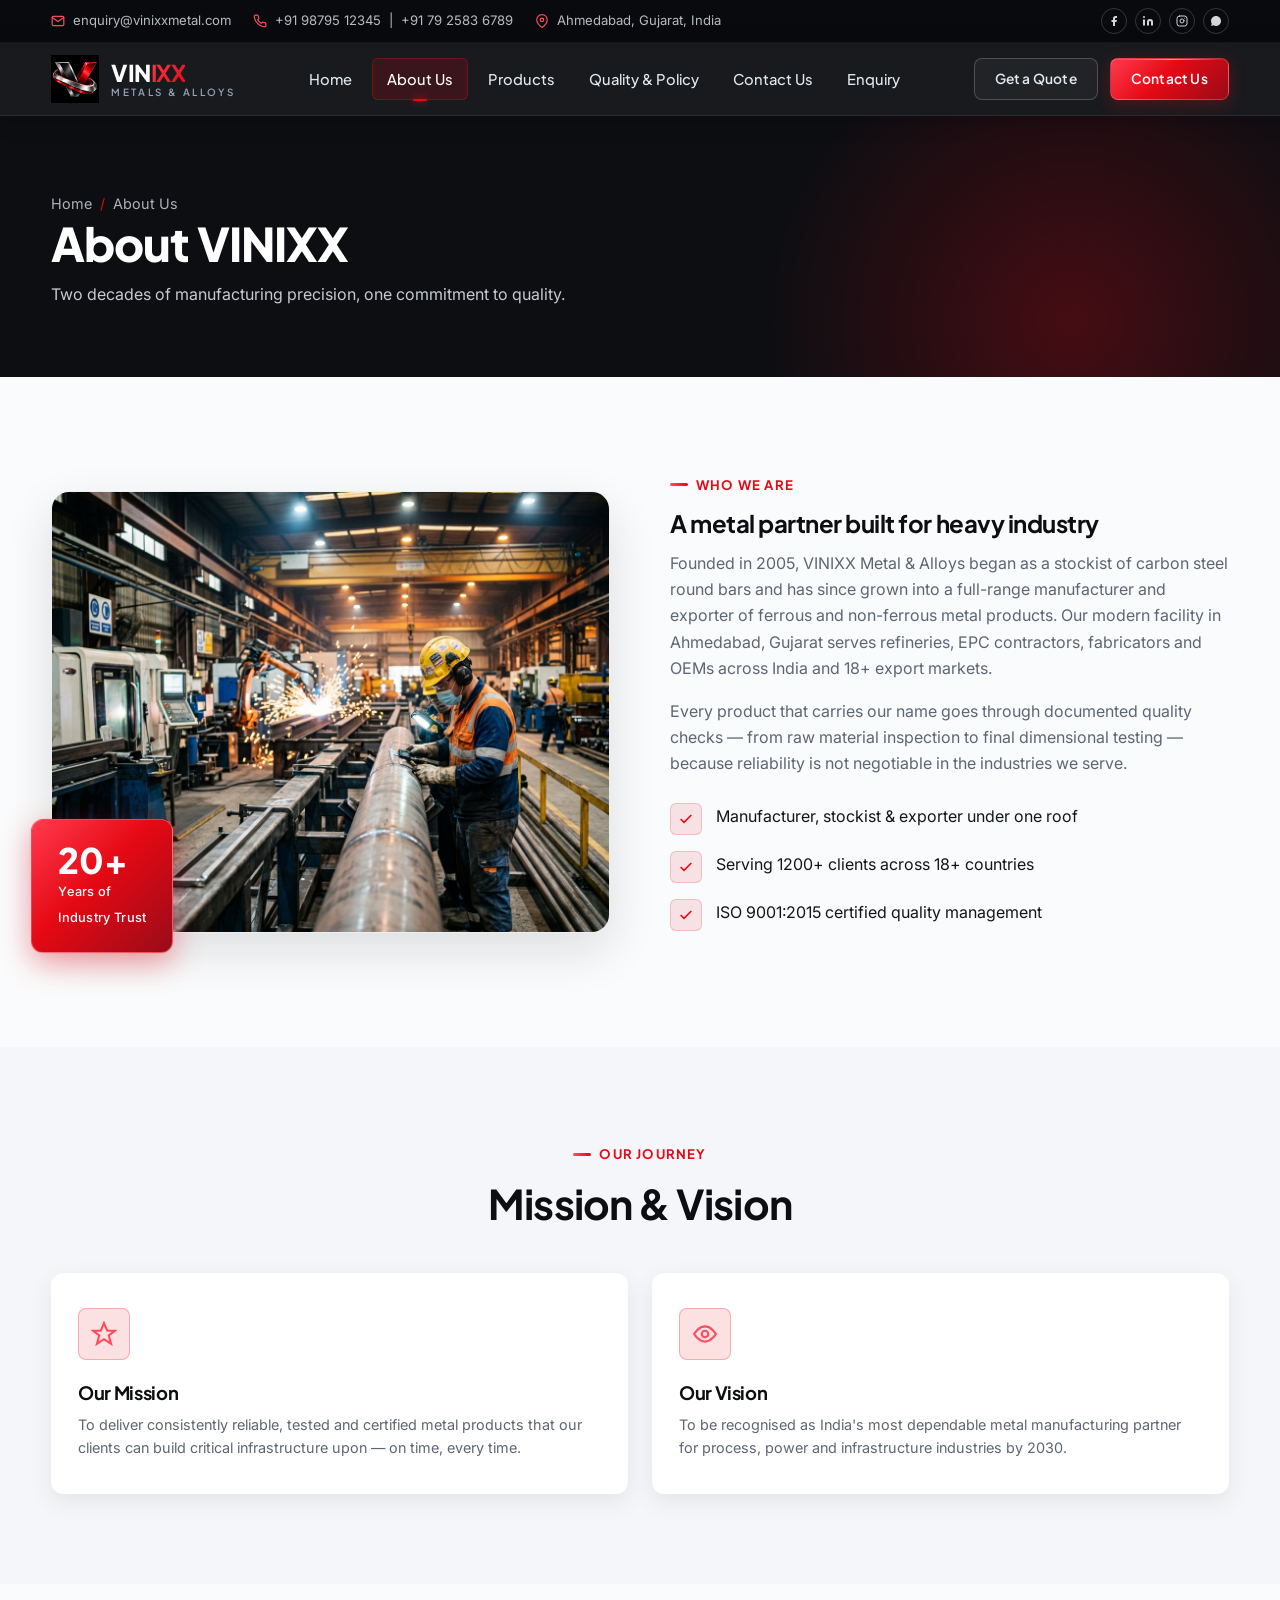
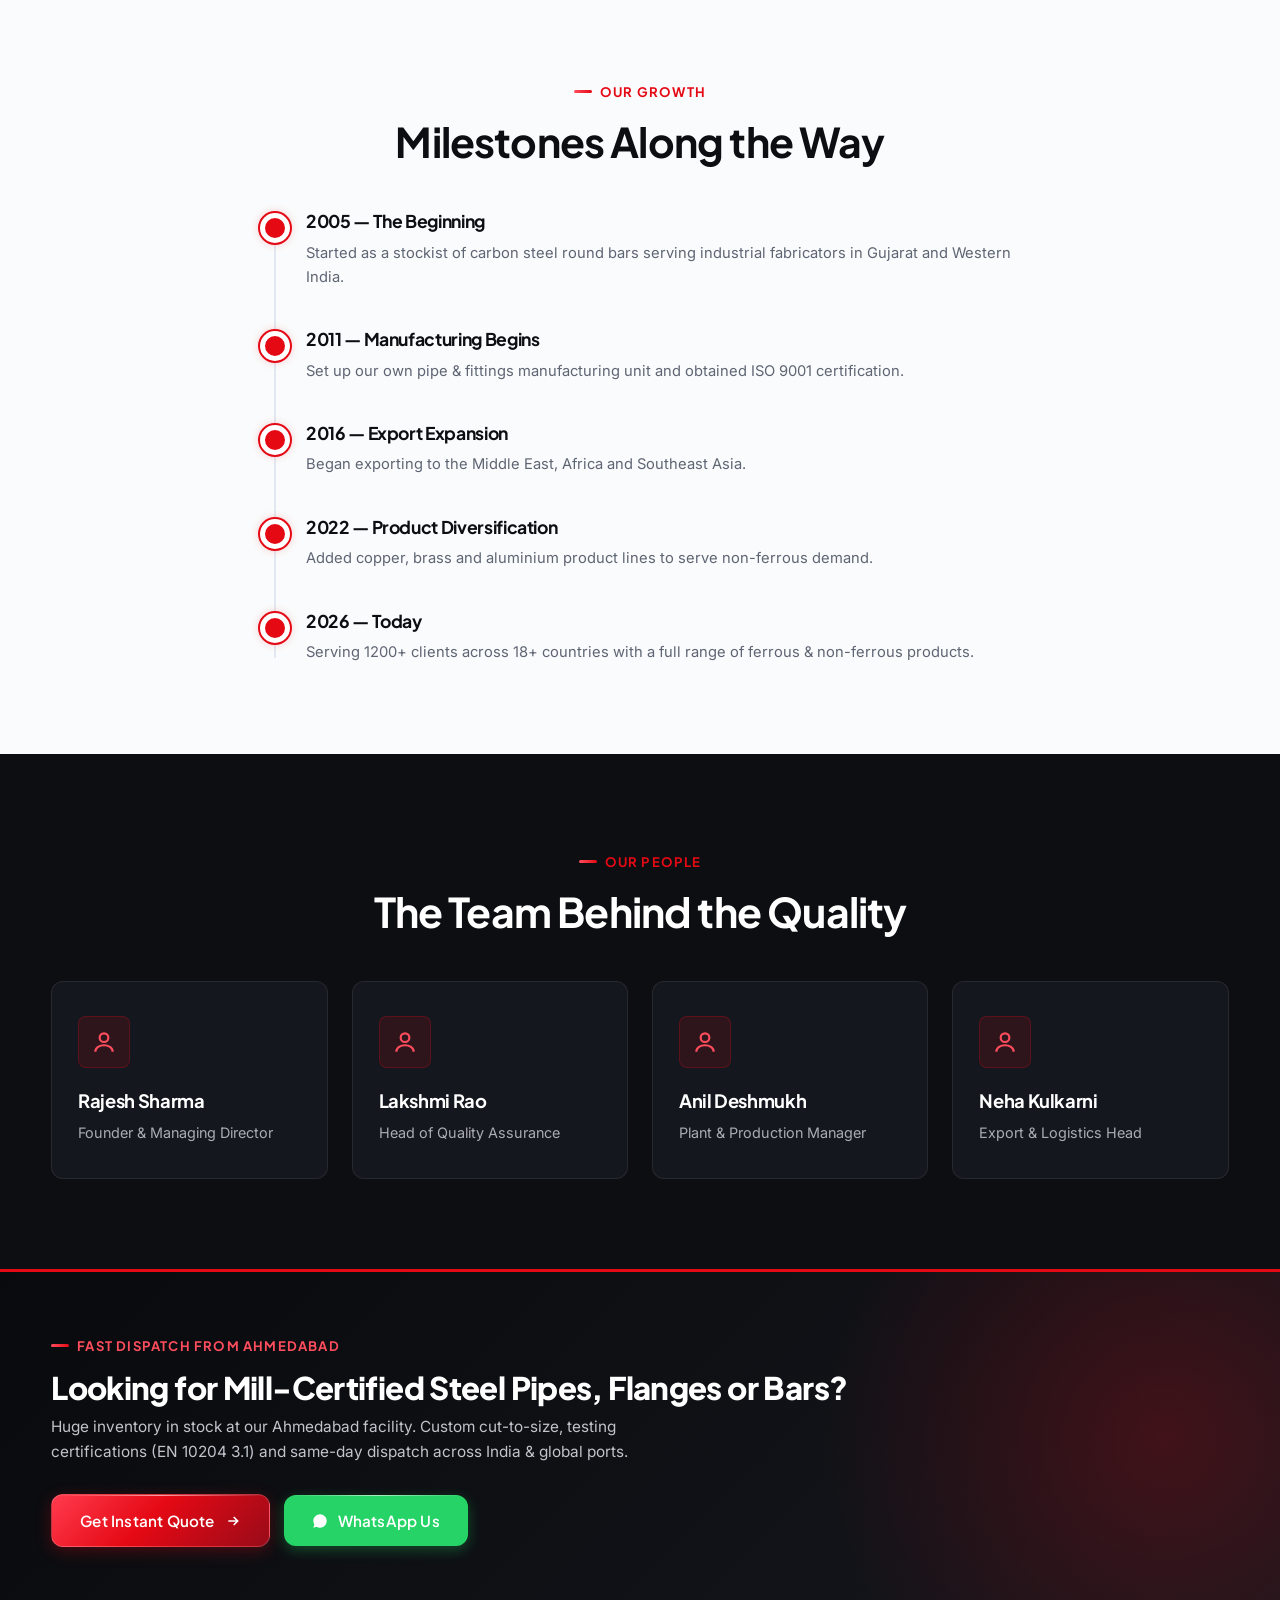
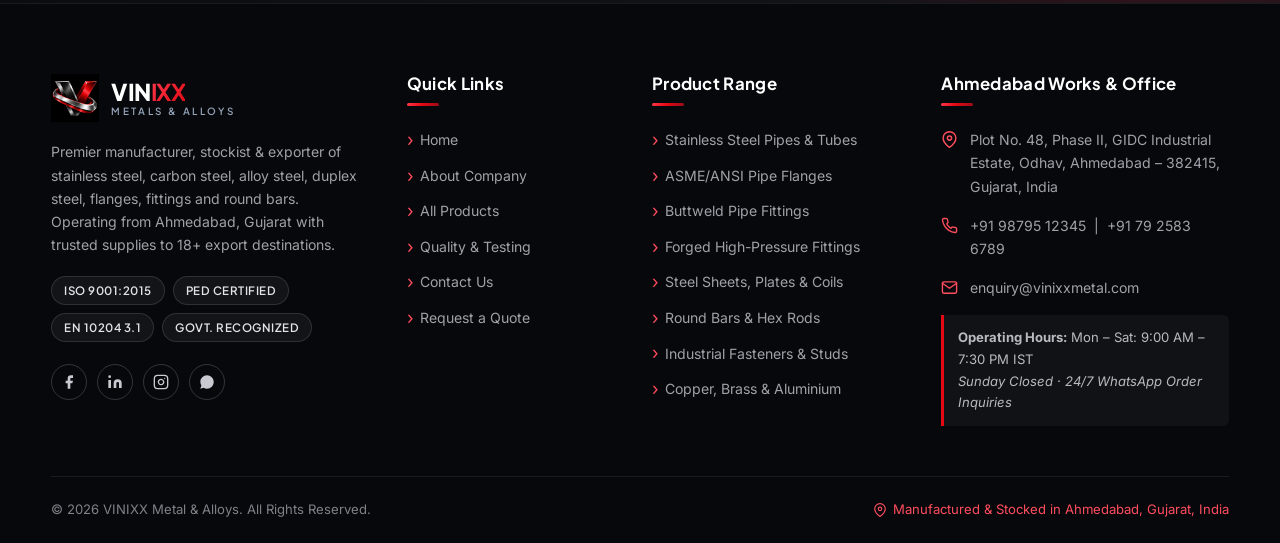
==== about.html @ be4196d0 "upload vinixx" ====
<!DOCTYPE html>
<html lang="en">
<head>
<meta charset="UTF-8">
<meta name="viewport" content="width=device-width, initial-scale=1.0">
<title>About Us | VINIXX Metal &amp; Alloys</title>
<meta name="description" content="VINIXX Metal &amp; Alloys — manufacturer, stockist and exporter of stainless steel, carbon steel, alloy steel pipes, tubes, flanges, fittings and round bars.">
<link rel="icon" href="images/logo.png" type="image/png">
<link rel="preconnect" href="https://fonts.googleapis.com">
<link rel="preconnect" href="https://fonts.gstatic.com" crossorigin>
<link href="https://fonts.googleapis.com/css2?family=Plus+Jakarta+Sans:wght@400;500;600;700;800&family=Inter:wght@400;500;600;700&display=swap" rel="stylesheet">
<link rel="stylesheet" href="css/style.css">

</head>
<body>

<div class="topbar">
  <div class="container">
    <div class="tb-links">
      <a href="mailto:enquiry@vinixxmetal.com">
        <svg viewBox="0 0 24 24" fill="none" stroke="currentColor" stroke-width="2" stroke-linecap="round" stroke-linejoin="round"><path d="M4 4h16c1.1 0 2 .9 2 2v12c0 1.1-.9 2-2 2H4c-1.1 0-2-.9-2-2V6c0-1.1.9-2 2-2z"/><polyline points="22,6 12,13 2,6"/></svg>
        <span>enquiry@vinixxmetal.com</span>
      </a>
      <a href="tel:+919879512345">
        <svg viewBox="0 0 24 24" fill="none" stroke="currentColor" stroke-width="2" stroke-linecap="round" stroke-linejoin="round"><path d="M22 16.92v3a2 2 0 0 1-2.18 2 19.79 19.79 0 0 1-8.63-3.07 19.5 19.5 0 0 1-6-6 19.79 19.79 0 0 1-3.07-8.67A2 2 0 0 1 4.11 2h3a2 2 0 0 1 2 1.72 12.84 12.84 0 0 0 .7 2.81 2 2 0 0 1-.45 2.11L8.09 9.91a16 16 0 0 0 6 6l1.27-1.27a2 2 0 0 1 2.11-.45 12.84 12.84 0 0 0 2.81.7A2 2 0 0 1 22 16.92z"/></svg>
        <span>+91 98795 12345 &nbsp;|&nbsp; +91 79 2583 6789</span>
      </a>
      <span>
        <svg viewBox="0 0 24 24" fill="none" stroke="currentColor" stroke-width="2" stroke-linecap="round" stroke-linejoin="round"><path d="M21 10c0 7-9 13-9 13s-9-6-9-13a9 9 0 0 1 18 0z"/><circle cx="12" cy="10" r="3"/></svg>
        <span>Ahmedabad, Gujarat, India</span>
      </span>
    </div>
    <div class="tb-social">
      <a href="#" aria-label="Facebook"><svg viewBox="0 0 24 24" fill="currentColor"><path d="M18 2h-3a5 5 0 0 0-5 5v3H7v4h3v8h4v-8h3l1-4h-4V7a1 1 0 0 1 1-1h3z"/></svg></a>
      <a href="#" aria-label="LinkedIn"><svg viewBox="0 0 24 24" fill="currentColor"><path d="M16 8a6 6 0 0 1 6 6v7h-4v-7a2 2 0 0 0-2-2 2 2 0 0 0-2 2v7h-4v-7a6 6 0 0 1 6-6zM2 9h4v12H2z"/><circle cx="4" cy="4" r="2"/></svg></a>
      <a href="#" aria-label="Instagram"><svg viewBox="0 0 24 24" fill="none" stroke="currentColor" stroke-width="2" stroke-linecap="round" stroke-linejoin="round"><rect x="2" y="2" width="20" height="20" rx="5" ry="5"/><path d="M16 11.37A4 4 0 1 1 12.63 8 4 4 0 0 1 16 11.37z"/><line x1="17.5" y1="6.5" x2="17.51" y2="6.5"/></svg></a>
      <a href="https://wa.me/919879512345" aria-label="WhatsApp"><svg viewBox="0 0 24 24" fill="currentColor"><path d="M17.472 14.382c-.301-.15-1.78-.878-2.056-.979-.275-.1-.475-.15-.675.15-.199.3-.775.979-.95 1.179-.175.2-.35.225-.651.075-.3-.15-1.267-.467-2.414-1.489-.893-.796-1.496-1.78-1.672-2.08-.175-.3-.019-.462.131-.611.136-.134.301-.35.451-.525.15-.175.2-.3.3-.5.1-.2.05-.375-.025-.525-.075-.15-.675-1.628-.925-2.228-.243-.584-.49-.505-.675-.514-.175-.009-.375-.01-.575-.01-.2 0-.525.075-.8.375-.275.3-1.05 1.026-1.05 2.502s1.075 2.903 1.225 3.103c.15.2 2.115 3.23 5.124 4.529.716.309 1.275.494 1.71.633.719.229 1.374.197 1.892.12.577-.087 1.78-.727 2.03-1.428.25-.701.25-1.303.175-1.428-.075-.125-.275-.2-.575-.35zM12.04 2C6.51 2 2.03 6.47 2.03 12c0 1.95.56 3.77 1.54 5.31L2 22l4.83-1.53A9.94 9.94 0 0 0 12.04 22c5.53 0 10.01-4.47 10.01-10s-4.48-10-10.01-10z"/></svg></a>
    </div>
  </div>
</div>

<header class="site-header">
  <div class="container nav-wrap">
    <a href="index.html" class="brand">
      <img src="images/logo.png" alt="VINIXX logo">
      <span class="brand-text">
        <span class="name">VIN<b>IXX</b></span>
        <span class="tag">METALS &amp; ALLOYS</span>
      </span>
    </a>
    <nav class="main-nav">
      <ul>
        <li><a href="index.html">Home</a></li>
        <li><a href="about.html" class="active">About Us</a></li>
        <li><a href="products.html">Products</a></li>
        <li><a href="quality-policy.html">Quality &amp; Policy</a></li>
        <li><a href="contact.html">Contact Us</a></li>
        <li><a href="enquiry.html">Enquiry</a></li>
      </ul>
    </nav>
    <div class="nav-cta">
      <a href="enquiry.html" class="btn ghost ghost-desktop">Get a Quote</a>
      <a href="contact.html" class="btn">Contact Us</a>
      <button class="burger" aria-label="Toggle menu"><span></span></button>
    </div>
  </div>
</header>


<section class="page-hero">
  <div class="container">
    <div class="breadcrumb"><a href="index.html">Home</a><span class="sep">/</span><span>About Us</span></div>
    <h1>About VINIXX</h1>
    <p style="max-width:560px;color:#C7CBD1;">Two decades of manufacturing precision, one commitment to quality.</p>
  </div>
</section>

<section class="section-pad">
  <div class="container about-grid reveal">
    <div class="about-media">
      <div class="frame"><img src="images/about-factory.jpg" alt="VINIXX manufacturing unit in Ahmedabad"></div>
      <div class="badge"><b>20+</b><span>Years of<br>Industry Trust</span></div>
    </div>
    <div>
      <span class="eyebrow">Who We Are</span>
      <h2>A metal partner built for heavy industry</h2>
      <p>Founded in 2005, VINIXX Metal &amp; Alloys began as a stockist of carbon steel round bars and has since grown into a full-range manufacturer and exporter of ferrous and non-ferrous metal products. Our modern facility in Ahmedabad, Gujarat serves refineries, EPC contractors, fabricators and OEMs across India and 18+ export markets.</p>
      <p>Every product that carries our name goes through documented quality checks — from raw material inspection to final dimensional testing — because reliability is not negotiable in the industries we serve.</p>
      <ul class="about-list">
        <li><span class="ic"><svg viewBox="0 0 24 24" fill="none" stroke="currentColor" stroke-width="2.4"><path d="M20 6L9 17l-5-5"/></svg></span><div>Manufacturer, stockist &amp; exporter under one roof</div></li>
        <li><span class="ic"><svg viewBox="0 0 24 24" fill="none" stroke="currentColor" stroke-width="2.4"><path d="M20 6L9 17l-5-5"/></svg></span><div>Serving 1200+ clients across 18+ countries</div></li>
        <li><span class="ic"><svg viewBox="0 0 24 24" fill="none" stroke="currentColor" stroke-width="2.4"><path d="M20 6L9 17l-5-5"/></svg></span><div>ISO 9001:2015 certified quality management</div></li>
      </ul>
    </div>
  </div>
</section>

<section class="section-pad bg-mist">
  <div class="container">
    <div class="section-head center reveal">
      <span class="eyebrow" style="justify-content:center;">Our Journey</span>
      <h2>Mission &amp; Vision</h2>
    </div>
    <div class="feat-grid reveal reveal-stagger" style="grid-template-columns:repeat(2,1fr);">
      <div class="feat-card r-child" style="background:#fff;box-shadow:var(--shadow-1);">
        <div class="ic"><svg viewBox="0 0 24 24" fill="none" stroke="currentColor" stroke-width="2"><path d="M12 2l3 7h7l-5.6 4.4L18.5 21 12 16.8 5.5 21l2.1-7.6L2 9h7z"/></svg></div>
        <h3 style="color:var(--clr-charcoal);">Our Mission</h3>
        <p style="color:var(--clr-text-soft);">To deliver consistently reliable, tested and certified metal products that our clients can build critical infrastructure upon — on time, every time.</p>
      </div>
      <div class="feat-card r-child" style="background:#fff;box-shadow:var(--shadow-1);">
        <div class="ic"><svg viewBox="0 0 24 24" fill="none" stroke="currentColor" stroke-width="2"><path d="M2 12s4-7 10-7 10 7 10 7-4 7-10 7-10-7-10-7z"/><circle cx="12" cy="12" r="3"/></svg></div>
        <h3 style="color:var(--clr-charcoal);">Our Vision</h3>
        <p style="color:var(--clr-text-soft);">To be recognised as India's most dependable metal manufacturing partner for process, power and infrastructure industries by 2030.</p>
      </div>
    </div>
  </div>
</section>

<section class="section-pad">
  <div class="container">
    <div class="section-head center reveal">
      <span class="eyebrow" style="justify-content:center;">Our Growth</span>
      <h2>Milestones Along the Way</h2>
    </div>
    <div class="timeline reveal" style="max-width:760px;margin:0 auto;">
      <div class="t-step"><h3>2005 — The Beginning</h3><p>Started as a stockist of carbon steel round bars serving industrial fabricators in Gujarat and Western India.</p></div>
      <div class="t-step"><h3>2011 — Manufacturing Begins</h3><p>Set up our own pipe &amp; fittings manufacturing unit and obtained ISO 9001 certification.</p></div>
      <div class="t-step"><h3>2016 — Export Expansion</h3><p>Began exporting to the Middle East, Africa and Southeast Asia.</p></div>
      <div class="t-step"><h3>2022 — Product Diversification</h3><p>Added copper, brass and aluminium product lines to serve non-ferrous demand.</p></div>
      <div class="t-step"><h3>2026 — Today</h3><p>Serving 1200+ clients across 18+ countries with a full range of ferrous &amp; non-ferrous products.</p></div>
    </div>
  </div>
</section>

<section class="section-pad bg-charcoal">
  <div class="container">
    <div class="section-head center reveal">
      <span class="eyebrow" style="justify-content:center;">Our People</span>
      <h2>The Team Behind the Quality</h2>
    </div>
    <div class="feat-grid reveal reveal-stagger">
      <div class="feat-card r-child"><div class="ic"><svg viewBox="0 0 24 24" fill="none" stroke="currentColor" stroke-width="2"><circle cx="12" cy="8" r="4"/><path d="M4 21c0-4 4-6 8-6s8 2 8 6"/></svg></div><h3>Rajesh Sharma</h3><p>Founder &amp; Managing Director</p></div>
      <div class="feat-card r-child"><div class="ic"><svg viewBox="0 0 24 24" fill="none" stroke="currentColor" stroke-width="2"><circle cx="12" cy="8" r="4"/><path d="M4 21c0-4 4-6 8-6s8 2 8 6"/></svg></div><h3>Lakshmi Rao</h3><p>Head of Quality Assurance</p></div>
      <div class="feat-card r-child"><div class="ic"><svg viewBox="0 0 24 24" fill="none" stroke="currentColor" stroke-width="2"><circle cx="12" cy="8" r="4"/><path d="M4 21c0-4 4-6 8-6s8 2 8 6"/></svg></div><h3>Anil Deshmukh</h3><p>Plant &amp; Production Manager</p></div>
      <div class="feat-card r-child"><div class="ic"><svg viewBox="0 0 24 24" fill="none" stroke="currentColor" stroke-width="2"><circle cx="12" cy="8" r="4"/><path d="M4 21c0-4 4-6 8-6s8 2 8 6"/></svg></div><h3>Neha Kulkarni</h3><p>Export &amp; Logistics Head</p></div>
    </div>
  </div>
</section>

<section class="pre-footer">
  <div class="container">
    <div class="pre-footer-content">
      <span class="eyebrow" style="color:var(--clr-red-coral);">Fast Dispatch from Ahmedabad</span>
      <h3>Looking for Mill-Certified Steel Pipes, Flanges or Bars?</h3>
      <p>Huge inventory in stock at our Ahmedabad facility. Custom cut-to-size, testing certifications (EN 10204 3.1) and same-day dispatch across India &amp; global ports.</p>
    </div>
    <div class="pre-footer-actions">
      <a href="enquiry.html" class="btn">Get Instant Quote
        <svg viewBox="0 0 24 24" fill="none" stroke="currentColor" stroke-width="2.4"><path d="M5 12h14M13 6l6 6-6 6"/></svg>
      </a>
      <a href="https://wa.me/919879512345" target="_blank" rel="noopener" class="btn whatsapp-btn">
        <svg viewBox="0 0 24 24" fill="currentColor" style="width:16px;height:16px;"><path d="M17.472 14.382c-.301-.15-1.78-.878-2.056-.979-.275-.1-.475-.15-.675.15-.199.3-.775.979-.95 1.179-.175.2-.35.225-.651.075-.3-.15-1.267-.467-2.414-1.489-.893-.796-1.496-1.78-1.672-2.08-.175-.3-.019-.462.131-.611.136-.134.301-.35.451-.525.15-.175.2-.3.3-.5.1-.2.05-.375-.025-.525-.075-.15-.675-1.628-.925-2.228-.243-.584-.49-.505-.675-.514-.175-.009-.375-.01-.575-.01-.2 0-.525.075-.8.375-.275.3-1.05 1.026-1.05 2.502s1.075 2.903 1.225 3.103c.15.2 2.115 3.23 5.124 4.529.716.309 1.275.494 1.71.633.719.229 1.374.197 1.892.12.577-.087 1.78-.727 2.03-1.428.25-.701.25-1.303.175-1.428-.075-.125-.275-.2-.575-.35zM12.04 2C6.51 2 2.03 6.47 2.03 12c0 1.95.56 3.77 1.54 5.31L2 22l4.83-1.53A9.94 9.94 0 0 0 12.04 22c5.53 0 10.01-4.47 10.01-10s-4.48-10-10.01-10z"/></svg>
        WhatsApp Us
      </a>
    </div>
  </div>
</section>

<footer class="site-footer">
  <div class="container">
    <div class="footer-grid">
      <div class="footer-brand">
        <a href="index.html" class="brand">
          <img src="images/logo.png" alt="VINIXX logo">
          <span class="brand-text">
            <span class="name">VIN<b>IXX</b></span>
            <span class="tag">METALS &amp; ALLOYS</span>
          </span>
        </a>
        <p>Premier manufacturer, stockist &amp; exporter of stainless steel, carbon steel, alloy steel, duplex steel, flanges, fittings and round bars. Operating from Ahmedabad, Gujarat with trusted supplies to 18+ export destinations.</p>
        <div class="footer-badges">
          <span>ISO 9001:2015</span>
          <span>PED CERTIFIED</span>
          <span>EN 10204 3.1</span>
          <span>GOVT. RECOGNIZED</span>
        </div>
        <div class="footer-social">
          <a href="#" aria-label="Facebook"><svg viewBox="0 0 24 24" fill="currentColor"><path d="M18 2h-3a5 5 0 0 0-5 5v3H7v4h3v8h4v-8h3l1-4h-4V7a1 1 0 0 1 1-1h3z"/></svg></a>
          <a href="#" aria-label="LinkedIn"><svg viewBox="0 0 24 24" fill="currentColor"><path d="M16 8a6 6 0 0 1 6 6v7h-4v-7a2 2 0 0 0-2-2 2 2 0 0 0-2 2v7h-4v-7a6 6 0 0 1 6-6zM2 9h4v12H2z"/><circle cx="4" cy="4" r="2"/></svg></a>
          <a href="#" aria-label="Instagram"><svg viewBox="0 0 24 24" fill="none" stroke="currentColor" stroke-width="2" stroke-linecap="round" stroke-linejoin="round"><rect x="2" y="2" width="20" height="20" rx="5" ry="5"/><path d="M16 11.37A4 4 0 1 1 12.63 8 4 4 0 0 1 16 11.37z"/><line x1="17.5" y1="6.5" x2="17.51" y2="6.5"/></svg></a>
          <a href="https://wa.me/919879512345" aria-label="WhatsApp"><svg viewBox="0 0 24 24" fill="currentColor"><path d="M17.472 14.382c-.301-.15-1.78-.878-2.056-.979-.275-.1-.475-.15-.675.15-.199.3-.775.979-.95 1.179-.175.2-.35.225-.651.075-.3-.15-1.267-.467-2.414-1.489-.893-.796-1.496-1.78-1.672-2.08-.175-.3-.019-.462.131-.611.136-.134.301-.35.451-.525.15-.175.2-.3.3-.5.1-.2.05-.375-.025-.525-.075-.15-.675-1.628-.925-2.228-.243-.584-.49-.505-.675-.514-.175-.009-.375-.01-.575-.01-.2 0-.525.075-.8.375-.275.3-1.05 1.026-1.05 2.502s1.075 2.903 1.225 3.103c.15.2 2.115 3.23 5.124 4.529.716.309 1.275.494 1.71.633.719.229 1.374.197 1.892.12.577-.087 1.78-.727 2.03-1.428.25-.701.25-1.303.175-1.428-.075-.125-.275-.2-.575-.35zM12.04 2C6.51 2 2.03 6.47 2.03 12c0 1.95.56 3.77 1.54 5.31L2 22l4.83-1.53A9.94 9.94 0 0 0 12.04 22c5.53 0 10.01-4.47 10.01-10s-4.48-10-10.01-10z"/></svg></a>
        </div>
      </div>
      <div>
        <h4>Quick Links</h4>
        <ul class="footer-links">
          <li><a href="index.html">Home</a></li>
          <li><a href="about.html">About Company</a></li>
          <li><a href="products.html">All Products</a></li>
          <li><a href="quality-policy.html">Quality &amp; Testing</a></li>
          <li><a href="contact.html">Contact Us</a></li>
          <li><a href="enquiry.html">Request a Quote</a></li>
        </ul>
      </div>
      <div>
        <h4>Product Range</h4>
        <ul class="footer-links">
          <li><a href="product-detail.html">Stainless Steel Pipes &amp; Tubes</a></li>
          <li><a href="products.html">ASME/ANSI Pipe Flanges</a></li>
          <li><a href="products.html">Buttweld Pipe Fittings</a></li>
          <li><a href="products.html">Forged High-Pressure Fittings</a></li>
          <li><a href="products.html">Steel Sheets, Plates &amp; Coils</a></li>
          <li><a href="products.html">Round Bars &amp; Hex Rods</a></li>
          <li><a href="products.html">Industrial Fasteners &amp; Studs</a></li>
          <li><a href="products.html">Copper, Brass &amp; Aluminium</a></li>
        </ul>
      </div>
      <div>
        <h4>Ahmedabad Works &amp; Office</h4>
        <ul class="footer-contact">
          <li>
            <span class="ic"><svg viewBox="0 0 24 24" fill="none" stroke="currentColor" stroke-width="2" stroke-linecap="round" stroke-linejoin="round"><path d="M21 10c0 7-9 13-9 13s-9-6-9-13a9 9 0 0 1 18 0z"/><circle cx="12" cy="10" r="3"/></svg></span>
            <span>Plot No. 48, Phase II, GIDC Industrial Estate, Odhav, Ahmedabad – 382415, Gujarat, India</span>
          </li>
          <li>
            <span class="ic"><svg viewBox="0 0 24 24" fill="none" stroke="currentColor" stroke-width="2" stroke-linecap="round" stroke-linejoin="round"><path d="M22 16.92v3a2 2 0 0 1-2.18 2 19.79 19.79 0 0 1-8.63-3.07 19.5 19.5 0 0 1-6-6 19.79 19.79 0 0 1-3.07-8.67A2 2 0 0 1 4.11 2h3a2 2 0 0 1 2 1.72 12.84 12.84 0 0 0 .7 2.81 2 2 0 0 1-.45 2.11L8.09 9.91a16 16 0 0 0 6 6l1.27-1.27a2 2 0 0 1 2.11-.45 12.84 12.84 0 0 0 2.81.7A2 2 0 0 1 22 16.92z"/></svg></span>
            <span><a href="tel:+919879512345">+91 98795 12345</a> &nbsp;|&nbsp; <a href="tel:+917925836789">+91 79 2583 6789</a></span>
          </li>
          <li>
            <span class="ic"><svg viewBox="0 0 24 24" fill="none" stroke="currentColor" stroke-width="2" stroke-linecap="round" stroke-linejoin="round"><path d="M4 4h16c1.1 0 2 .9 2 2v12c0 1.1-.9 2-2 2H4c-1.1 0-2-.9-2-2V6c0-1.1.9-2 2-2z"/><polyline points="22,6 12,13 2,6"/></svg></span>
            <span><a href="mailto:enquiry@vinixxmetal.com">enquiry@vinixxmetal.com</a></span>
          </li>
        </ul>
        <div class="footer-hours">
          <strong>Operating Hours:</strong> Mon – Sat: 9:00 AM – 7:30 PM IST<br>
          <em>Sunday Closed · 24/7 WhatsApp Order Inquiries</em>
        </div>
      </div>
    </div>
    <div class="footer-bottom">
      <span>&copy; 2026 VINIXX Metal &amp; Alloys. All Rights Reserved.</span>
      <span class="city-badge">
        <svg viewBox="0 0 24 24" fill="none" stroke="currentColor" stroke-width="2" stroke-linecap="round" stroke-linejoin="round"><path d="M21 10c0 7-9 13-9 13s-9-6-9-13a9 9 0 0 1 18 0z"/><circle cx="12" cy="10" r="3"/></svg>
        Manufactured &amp; Stocked in Ahmedabad, Gujarat, India
      </span>
    </div>
  </div>
</footer>

<button class="back-top" aria-label="Back to top"><svg viewBox="0 0 24 24" fill="none" stroke="currentColor" stroke-width="2.4"><path d="M12 19V5M5 12l7-7 7 7"/></svg></button>

<div class="mobile-action-bar" aria-label="Mobile quick contact">
  <a href="tel:+919879512345" class="mob-act-btn mob-call">
    <svg viewBox="0 0 24 24" fill="none" stroke="currentColor" stroke-width="2.2"><path d="M22 16.92v3a2 2 0 0 1-2.18 2 19.79 19.79 0 0 1-8.63-3.07 19.5 19.5 0 0 1-6-6 19.79 19.79 0 0 1-3.07-8.67A2 2 0 0 1 4.11 2h3a2 2 0 0 1 2 1.72 12.84 12.84 0 0 0 .7 2.81 2 2 0 0 1-.45 2.11L8.09 9.91a16 16 0 0 0 6 6l1.27-1.27a2 2 0 0 1 2.11-.45 12.84 12.84 0 0 0 2.81.7A2 2 0 0 1 22 16.92z"/></svg>
    <span>Call Sales</span>
  </a>
  <a href="https://wa.me/919879512345" target="_blank" rel="noopener" class="mob-act-btn mob-wa">
    <svg viewBox="0 0 24 24" fill="currentColor"><path d="M17.472 14.382c-.301-.15-1.78-.878-2.056-.979-.275-.1-.475-.15-.675.15-.199.3-.775.979-.95 1.179-.175.2-.35.225-.651.075-.3-.15-1.267-.467-2.414-1.489-.893-.796-1.496-1.78-1.672-2.08-.175-.3-.019-.462.131-.611.136-.134.301-.35.451-.525.15-.175.2-.3.3-.5.1-.2.05-.375-.025-.525-.075-.15-.675-1.628-.925-2.228-.243-.584-.49-.505-.675-.514-.175-.009-.375-.01-.575-.01-.2 0-.525.075-.8.375-.275.3-1.05 1.026-1.05 2.502s1.075 2.903 1.225 3.103c.15.2 2.115 3.23 5.124 4.529.716.309 1.275.494 1.71.633.719.229 1.374.197 1.892.12.577-.087 1.78-.727 2.03-1.428.25-.701.25-1.303.175-1.428-.075-.125-.275-.2-.575-.35zM12.04 2C6.51 2 2.03 6.47 2.03 12c0 1.95.56 3.77 1.54 5.31L2 22l4.83-1.53A9.94 9.94 0 0 0 12.04 22c5.53 0 10.01-4.47 10.01-10s-4.48-10-10.01-10z"/></svg>
    <span>WhatsApp RFQ</span>
  </a>
</div>

<script src="js/script.js"></script>
</body>
</html>
---- css/style.css ----
/* =========================================================
   VINIXX — Precision Metals & Alloys | Modern Design System
   ========================================================= */

@import url('https://fonts.googleapis.com/css2?family=Plus+Jakarta+Sans:wght@400;500;600;700;800&family=Inter:wght@400;500;600;700&display=swap');

:root{
  /* Multi-variant Red Palette — derived from the 3D metallic V logo */
  --clr-red-vivid:       #E50914; /* Pure vibrant scarlet / primary brand */
  --clr-red-scarlet:     #FF283C; /* Glowing bright scarlet for hover/active */
  --clr-red-coral:       #FF4D5E; /* Radiant coral highlight for kickers & counters */
  --clr-red-ruby:        #C8102E; /* Metallic ruby red */
  --clr-red-crimson:     #990B19; /* Deep industrial crimson */
  --clr-red-carmine:     #7A0612; /* Dark carmine / gradient shadow */
  --clr-red-wine:        #4D050C; /* Deep metallic wine base */

  /* Legacy aliases for seamless backwards-compatibility */
  --clr-orange:          var(--clr-red-vivid);
  --clr-orange-light:    var(--clr-red-coral);
  --clr-orange-deep:     var(--clr-red-crimson);

  /* Brushed Chrome & Silver Accents */
  --clr-silver-light:    #F8FAFC;
  --clr-silver:          #E2E8F0;
  --clr-silver-mid:      #CBD5E1;
  --clr-silver-dark:     #94A3B8;
  --clr-steel:           #64748B;
  --clr-steel-light:     #CBD5E1;

  /* Obsidian, Titanium Slate & Dark Carbon */
  --clr-charcoal:        #0D0E12; /* Obsidian black */
  --clr-charcoal-2:      #15171E; /* Titanium slate */
  --clr-charcoal-3:      #1F222B; /* Raised card surface */
  --clr-mist:            #F4F6F9;
  --clr-paper:           #FAFBFC;
  --clr-white:           #FFFFFF;
  --clr-text:            #12151C;
  --clr-text-soft:       #5E6573;

  /* Metallic Gradients */
  --grad-red-metallic:   linear-gradient(135deg, #FF3B4E 0%, #E50914 45%, #990B19 100%);
  --grad-red-hover:      linear-gradient(135deg, #FF5263 0%, #FF2438 50%, #B80C1D 100%);
  --grad-red-dark:       linear-gradient(115deg, #4D050C 0%, #7A0612 35%, #C8102E 70%, #E50914 100%);
  --grad-chrome:         linear-gradient(135deg, #FFFFFF 0%, #E2E8F0 50%, #94A3B8 100%);
  --grad-carbon:         linear-gradient(145deg, #181A22 0%, #0D0E12 100%);

  /* Modern Precision Typography */
  --font-head: 'Plus Jakarta Sans', -apple-system, sans-serif;
  --font-body: 'Inter', -apple-system, sans-serif;

  /* Refined Modern Geometry */
  --radius-xs: 6px;
  --radius-sm: 8px;
  --radius-md: 12px;
  --radius-lg: 18px;
  --radius-pill: 9999px;

  /* Soft Ambient Shadows */
  --shadow-sm: 0 2px 8px rgba(13,14,18,.05);
  --shadow-1:  0 8px 24px rgba(13,14,18,.07);
  --shadow-2:  0 18px 48px rgba(13,14,18,.12);
  --shadow-red-sm: 0 4px 16px rgba(229, 9, 20, 0.28);
  --shadow-red-lg: 0 10px 30px rgba(229, 9, 20, 0.38), 0 0 1px rgba(255, 77, 94, 0.5);

  --container: 1220px;
}

*, *::before, *::after{ box-sizing: border-box; }
html{ scroll-behavior: smooth; }
body{
  margin:0;
  font-family: var(--font-body);
  color: var(--clr-text);
  background: var(--clr-paper);
  line-height: 1.65;
  -webkit-font-smoothing: antialiased;
}
img{ max-width:100%; display:block; }
a{ color:inherit; text-decoration:none; }
ul{ margin:0; padding:0; list-style:none; }
h1,h2,h3,h4{
  font-family: var(--font-head);
  font-weight: 700;
  color: var(--clr-charcoal);
  line-height: 1.18;
  margin: 0 0 .5em;
  letter-spacing: -0.02em;
}
p{ margin: 0 0 1em; color: var(--clr-text-soft); }
.container{ width: 92%; max-width: var(--container); margin: 0 auto; }
section{ position: relative; }

::selection{ background: var(--clr-red-vivid); color:#fff; }

/* focus visibility */
a:focus-visible, button:focus-visible, input:focus-visible, textarea:focus-visible, select:focus-visible{
  outline: 3px solid var(--clr-red-coral);
  outline-offset: 2px;
}

@media (prefers-reduced-motion: reduce){
  *{ animation-duration: .001ms !important; animation-iteration-count: 1 !important; transition-duration: .001ms !important; scroll-behavior:auto !important; }
}

/* ---------- Utility ---------- */
.eyebrow{
  display:inline-flex; align-items:center; gap:8px;
  font-family: var(--font-head);
  font-size: .82rem;
  font-weight: 700;
  text-transform: uppercase;
  color: var(--clr-red-vivid);
  margin-bottom: 14px;
  letter-spacing: 1.2px;
}
.eyebrow::before{
  content:"";
  width: 18px; height: 3px;
  border-radius: var(--radius-pill);
  background: linear-gradient(90deg, var(--clr-red-coral), var(--clr-red-vivid));
  display:inline-block;
}
.section-head{ max-width: 640px; margin-bottom: 46px; }
.section-head.center{ margin-left:auto; margin-right:auto; text-align:center; }
.section-head h2{ font-size: clamp(1.8rem, 3.2vw, 2.6rem); }
.section-pad{ padding: 90px 0; }
.bg-charcoal{ background: var(--clr-charcoal); color: var(--clr-steel-light); }
.bg-charcoal p{ color: #A9ADB3; }
.bg-charcoal h2, .bg-charcoal h3{ color:#fff; }
.bg-mist{ background: var(--clr-mist); }

/* ---------- Modern Buttons ---------- */
.btn{
  display:inline-flex; align-items:center; gap:10px;
  font-family: var(--font-head);
  font-size: .95rem; font-weight: 600; letter-spacing: .2px;
  padding: 13px 28px;
  background: var(--grad-red-metallic);
  color:#fff;
  border: 1px solid rgba(255,255,255,0.18);
  cursor:pointer;
  border-radius: var(--radius-md);
  transition: transform .25s ease, background .25s ease, box-shadow .25s ease, filter .25s ease;
  box-shadow: var(--shadow-red-sm);
  position: relative;
  overflow: hidden;
}
.btn::before{
  content: "";
  position: absolute; top: 0; left: 0; right: 0; height: 1px;
  background: linear-gradient(90deg, transparent, rgba(255,255,255,.6), transparent);
  pointer-events: none;
}
.btn:hover{
  background: var(--grad-red-hover);
  transform: translateY(-2px);
  box-shadow: var(--shadow-red-lg);
  filter: brightness(1.04);
}
.btn svg{ width:16px; height:16px; transition: transform .25s ease; flex-shrink: 0; }
.btn:hover svg{ transform: translateX(3px); }
.btn.ghost{
  background: rgba(255,255,255,0.06);
  color:#fff;
  border: 1.5px solid rgba(255,255,255,.3);
  box-shadow: none;
}
.btn.ghost::before{ display: none; }
.btn.ghost:hover{ background: rgba(255,255,255,.16); border-color:#fff; box-shadow: 0 4px 16px rgba(255,255,255,.1); }
.btn.dark{ background: var(--clr-charcoal-2); border-color: rgba(255,255,255,0.12); box-shadow: var(--shadow-sm); }
.btn.dark::before{ display: none; }
.btn.dark:hover{ background: #000; box-shadow: var(--shadow-1); border-color: var(--clr-red-vivid); }
.btn.block{ width:100%; justify-content:center; }

/* ---------- Top info bar ---------- */
.topbar{
  background: #090A0D;
  color: #B7BBC1;
  font-size: .82rem;
  border-bottom: 1px solid rgba(255, 255, 255, 0.06);
}
.topbar .container{ display:flex; justify-content:space-between; align-items:center; padding: 8px 0; flex-wrap:wrap; gap:8px; }
.topbar a{ color:#B7BBC1; transition: color .2s; }
.topbar a:hover{ color: var(--clr-red-coral); }
.topbar .tb-links{ display:flex; gap:22px; flex-wrap:wrap; align-items:center; }
.topbar .tb-links span, .topbar .tb-links a{ display:inline-flex; align-items:center; gap:8px; }
.topbar .tb-links svg{ width:14px; height:14px; color: var(--clr-red-coral); flex-shrink:0; }
.topbar .tb-social{ display:flex; gap:8px; align-items:center; }
.topbar .tb-social a{
  width:26px; height:26px; border-radius:50%;
  border:1px solid rgba(255,255,255,.18);
  display:inline-flex; align-items:center; justify-content:center;
  color: #D2D6DC;
  transition: all .2s ease;
}
.topbar .tb-social a svg{ width:12px; height:12px; }
.topbar .tb-social a:hover{
  border-color: var(--clr-red-vivid);
  background: var(--clr-red-vivid);
  color:#fff;
  transform: translateY(-2px);
  box-shadow: 0 0 10px rgba(229,9,20,.6);
}

/* ---------- Header / nav (Dark Titanium Bar) ---------- */
.site-header{
  background: rgba(13, 14, 18, 0.95);
  backdrop-filter: blur(14px);
  -webkit-backdrop-filter: blur(14px);
  position: sticky; top:0; z-index: 200;
  box-shadow: 0 4px 20px rgba(0,0,0,.25);
  border-bottom: 1px solid rgba(255, 255, 255, 0.08);
}
.nav-wrap{ display:flex; align-items:center; justify-content:space-between; padding: 12px 0; gap: 16px; }
.brand{ display:flex; align-items:center; gap:12px; flex-shrink: 0; }
.brand img{ height: 48px; width:auto; object-fit: contain; }
.brand-text{ font-family: var(--font-head); line-height:1.05; }
.brand-text .name{ font-size: 1.45rem; font-weight:800; color: #FFFFFF; letter-spacing: -0.02em; }
.brand-text .name b{
  color: var(--clr-red-vivid);
  background: linear-gradient(135deg, #FF3B4E 0%, #E50914 100%);
  -webkit-background-clip: text;
  -webkit-text-fill-color: transparent;
}
.brand-text .tag{ font-size: .62rem; letter-spacing: 2.4px; color: #94A3B8; font-weight: 600; display:block; margin-top:2px; }

.main-nav ul{ display:flex; gap: 6px; align-items:center; list-style: none; margin: 0; padding: 0; }
.main-nav li{ list-style: none; margin: 0; padding: 0; }
.main-nav a{
  display:block;
  font-family: var(--font-head);
  font-size: .92rem;
  font-weight: 500;
  padding: 8px 14px;
  color: #E2E8F0;
  position:relative;
  border-radius: var(--radius-xs);
  transition: all .2s ease;
  white-space: nowrap;
}
.main-nav a:hover{
  color: #fff;
  background: rgba(255, 255, 255, 0.08);
}
.main-nav a.active{
  color: #fff;
  background: rgba(229, 9, 20, 0.16);
  border: 1px solid rgba(229, 9, 20, 0.35);
}
.main-nav a.active::after{
  content: "";
  position: absolute; bottom: -2px; left: 50%; transform: translateX(-50%);
  width: 14px; height: 2px;
  background: var(--clr-red-vivid);
  border-radius: 2px;
  box-shadow: 0 0 6px var(--clr-red-vivid);
}

.nav-cta{ display:flex; align-items:center; gap: 12px; flex-shrink: 0; }
.nav-cta .btn{ padding: 9px 20px; font-size: .86rem; border-radius: var(--radius-sm); }
.nav-cta .btn.ghost{
  color: #E2E8F0;
  border-color: rgba(255,255,255,.2);
  background: rgba(255,255,255,0.04);
}
.nav-cta .btn.ghost:hover{
  background: var(--grad-red-metallic);
  border-color: var(--clr-red-vivid);
  color: #fff;
  box-shadow: var(--shadow-red-sm);
}

.burger{
  display:none;
  width: 40px; height: 40px;
  border: 1px solid rgba(255,255,255,.2);
  background: rgba(255,255,255,.05);
  cursor:pointer;
  position:relative;
  z-index: 260;
  border-radius: var(--radius-sm);
  flex-shrink: 0;
}
.burger span, .burger span::before, .burger span::after{
  content:""; position:absolute; left:9px; right:9px; height:2px; background: #fff; transition: all .25s ease; border-radius: 2px;
}
.burger span{ top:50%; transform: translateY(-50%); }
.burger span::before{ top:-7px; }
.burger span::after{ top:7px; }
.burger.open span{ background: transparent; }
.burger.open span::before{ top:0; transform: rotate(45deg); }
.burger.open span::after{ top:0; transform: rotate(-45deg); }

/* ---------- Hero slider ---------- */
.hero{
  position:relative;
  height: 86vh; min-height: 560px;
  overflow:hidden;
  background: var(--clr-charcoal);
}
.hero-slide{
  position:absolute; inset:0;
  opacity:0; visibility:hidden;
  transition: opacity 1.1s ease;
  display:flex; align-items:center;
}
.hero-slide.active{ opacity:1; visibility:visible; z-index:2; }
.hero-slide .slide-bg{
  position:absolute; inset:0;
  background-size: cover; background-position:center;
  transform: scale(1.08);
  transition: transform 7s linear;
}
.hero-slide.active .slide-bg{ transform: scale(1); }
.hero-slide .slide-bg::after{
  content:"";
  position:absolute; inset:0;
  background: linear-gradient(100deg, rgba(13,14,18,.95) 0%, rgba(13,14,18,.78) 40%, rgba(13,14,18,.42) 70%, rgba(13,14,18,.25) 100%);
}
.hero-content{
  position:relative; z-index:3;
  color:#fff;
  max-width: 650px;
}

/* Modern Hero Badge */
.hero-badge{
  display:inline-flex; align-items:center; gap:10px;
  background: rgba(229, 9, 20, 0.12);
  border: 1px solid rgba(229, 9, 20, 0.35);
  padding: 6px 14px;
  border-radius: var(--radius-pill);
  font-family: var(--font-head);
  font-size: .84rem;
  font-weight: 600;
  color: #fff;
  margin-bottom: 20px;
  backdrop-filter: blur(8px);
}
.pulse-dot{
  width: 8px; height: 8px;
  border-radius: 50%;
  background: var(--clr-red-coral);
  box-shadow: 0 0 10px var(--clr-red-vivid);
  animation: pulse 2s infinite;
}
@keyframes pulse{
  0%{ transform: scale(0.95); box-shadow: 0 0 0 0 rgba(229,9,20,0.7); }
  70%{ transform: scale(1); box-shadow: 0 0 0 8px rgba(229,9,20,0); }
  100%{ transform: scale(0.95); box-shadow: 0 0 0 0 rgba(229,9,20,0); }
}

.hero-kicker{
  display:inline-flex; align-items:center; gap:10px;
  font-family: var(--font-head);
  color: var(--clr-red-coral);
  font-size: .95rem; font-weight:600; letter-spacing:.5px;
  margin-bottom: 14px;
  opacity:0; transform: translateY(14px);
}
.hero-kicker::before{
  content:""; width:26px; height:2px;
  background: var(--clr-red-coral);
}
.hero-content h1{
  color:#fff;
  font-size: clamp(2.2rem, 5.2vw, 3.8rem);
  font-weight: 800;
  letter-spacing: -0.03em;
  margin-bottom: 20px;
  opacity:0; transform: translateY(20px);
}
.hero-content p{
  color: #D7D9DC;
  font-size: 1.08rem;
  max-width: 520px;
  opacity:0; transform: translateY(20px);
}
.hero-btns{ display:flex; gap:16px; margin-top: 28px; flex-wrap:wrap; opacity:0; transform: translateY(20px); }
.hero-slide.active .hero-kicker,
.hero-slide.active .hero-content h1,
.hero-slide.active .hero-content p,
.hero-slide.active .hero-btns{
  opacity:1; transform: translateY(0);
  transition: opacity .8s ease, transform .8s ease;
}
.hero-slide.active .hero-kicker{ transition-delay: .2s; }
.hero-slide.active .hero-content h1{ transition-delay: .35s; }
.hero-slide.active .hero-content p{ transition-delay: .5s; }
.hero-slide.active .hero-btns{ transition-delay: .65s; }

.hero-nav{
  position:absolute; z-index:5; bottom: 34px; left:0; right:0;
  display:flex; align-items:center; justify-content:center; gap: 26px;
}
.hero-dots{ display:flex; gap:8px; }
.hero-dots button{
  width: 32px; height:5px; background: rgba(255,255,255,.3);
  border:none; cursor:pointer; padding:0; position:relative; overflow:hidden;
  border-radius: var(--radius-pill);
}
.hero-dots button.active{ background: rgba(255,255,255,.3); }
.hero-dots button.active::after{
  content:""; position:absolute; inset:0; background: var(--grad-red-metallic);
  animation: dotfill 6s linear forwards;
}
@keyframes dotfill{ from{ width:0; } to{ width:100%; } }
.hero-arrows{ position:absolute; z-index:5; top:50%; left:0; right:0; display:flex; justify-content:space-between; transform: translateY(-50%); padding: 0 26px; }
.hero-arrows button{
  width: 46px; height:46px;
  background: rgba(13,14,18,.6);
  backdrop-filter: blur(8px);
  border: 1px solid rgba(255,255,255,.2);
  color:#fff; cursor:pointer;
  display:flex; align-items:center; justify-content:center;
  border-radius: 50%;
  transition: all .2s ease;
}
.hero-arrows button:hover{
  background: var(--clr-red-vivid);
  border-color: var(--clr-red-vivid);
  box-shadow: 0 0 16px rgba(229,9,20,.6);
  transform: scale(1.06);
}
.hero-arrows svg{ width:18px; height:18px; }

/* ---------- Floating Stats Bar ---------- */
.hero-stats{
  position:relative; z-index: 6;
  background: var(--clr-charcoal-2);
  border-top: 1px solid rgba(255,255,255,.08);
  border-bottom: 1px solid rgba(255,255,255,.05);
}
.hero-stats .container{
  display:grid; grid-template-columns: repeat(4, 1fr);
}
.hero-stats .stat{
  padding: 28px 18px;
  text-align:center;
  border-right: 1px solid rgba(255,255,255,.08);
}
.hero-stats .stat:last-child{ border-right:none; }
.hero-stats .stat b{
  display:block; font-family: var(--font-head);
  font-size: 2.2rem; font-weight: 800;
  letter-spacing: -0.02em;
  color: var(--clr-red-coral);
  background: linear-gradient(135deg, #FF4D5E 0%, #E50914 100%);
  -webkit-background-clip: text;
  -webkit-text-fill-color: transparent;
}
.hero-stats .stat span{ font-size: .84rem; font-weight: 500; color:#AEB2B8; letter-spacing:.3px; }

/* ---------- Page header (inner pages) ---------- */
.page-hero{
  background: var(--clr-charcoal);
  color:#fff;
  padding: 76px 0 54px;
  position:relative;
  overflow:hidden;
}
.page-hero::before{
  content:"";
  position:absolute; right:-8%; top:-40%;
  width: 620px; height:620px;
  background: radial-gradient(circle, rgba(229,9,20,.26), transparent 70%);
}
.page-hero h1{ color:#fff; font-size: clamp(2rem, 4vw, 2.9rem); font-weight:800; margin-bottom:10px; position:relative; }
.breadcrumb{ display:flex; gap:8px; font-size:.9rem; color:#AEB2B8; position:relative; }
.breadcrumb a:hover{ color: var(--clr-red-coral); }
.breadcrumb .sep{ color: var(--clr-red-vivid); }

/* ---------- About / welcome ---------- */
.about-grid{
  display:grid; grid-template-columns: 1fr 1fr; gap: 60px; align-items:center;
}
.about-media{ position:relative; }
.about-media .frame{
  position:relative;
  border-radius: var(--radius-lg);
  overflow:hidden;
  box-shadow: var(--shadow-2);
  border: 1px solid #ECEEF2;
}
.about-media img{ width:100%; height: 440px; object-fit:cover; transition: transform .5s ease; }
.about-media:hover img{ transform: scale(1.02); }
.about-media .badge{
  position:absolute; left:-20px; bottom:-20px;
  background: var(--grad-red-metallic);
  color:#fff; padding: 22px 26px;
  border-radius: var(--radius-md);
  box-shadow: var(--shadow-red-lg);
  border: 1px solid rgba(255,255,255,.3);
}
.about-media .badge b{ display:block; font-family: var(--font-head); font-size: 2.2rem; font-weight:800; line-height:1; }
.about-media .badge span{ font-size:.8rem; font-weight: 500; letter-spacing:.3px; }
.about-list{ display:grid; gap: 16px; margin: 26px 0; }
.about-list li{ display:flex; gap: 14px; align-items:flex-start; color: var(--clr-text); font-weight: 400; }
.about-list .ic{
  flex:none; width: 32px; height:32px;
  background: rgba(229,9,20,.1);
  color: var(--clr-red-vivid);
  display:flex; align-items:center; justify-content:center;
  border-radius: var(--radius-xs);
  border: 1px solid rgba(229,9,20,.18);
}
.about-list .ic svg{ width:16px; height:16px; }

/* ---------- Modern Product Grid ---------- */
.grid-products{
  display:grid; grid-template-columns: repeat(4, 1fr); gap: 24px;
}
.prod-card{
  background:#fff;
  border-radius: var(--radius-md);
  box-shadow: var(--shadow-sm);
  overflow:hidden;
  transition: transform .3s ease, box-shadow .3s ease, border-color .3s ease;
  position:relative;
  border: 1px solid #E5E8EB;
  display: flex; flex-direction: column;
}
.prod-card:hover{
  transform: translateY(-6px);
  box-shadow: 0 16px 36px rgba(13,14,18,.10), 0 0 0 1px rgba(229,9,20,.35);
  border-color: rgba(229,9,20,.4);
}
.prod-card .thumb{ position:relative; height: 190px; overflow:hidden; background:#ECEEF2; }
.prod-card .thumb img{ width:100%; height:100%; object-fit:cover; transition: transform .5s ease; }
.prod-card:hover .thumb img{ transform: scale(1.08); }
.prod-card .thumb::after{
  content:""; position:absolute; inset:0;
  background: linear-gradient(180deg, transparent 50%, rgba(13,14,18,.55));
}
.prod-card .info{ padding: 20px 22px 24px; flex-grow: 1; display:flex; flex-direction:column; justify-content:space-between; }
.prod-card .info h3{ font-size:1.12rem; font-weight: 700; margin-bottom:8px; }
.prod-card .info p{ font-size:.88rem; margin-bottom: 16px; color: var(--clr-text-soft); }
.prod-card .info a{
  font-family: var(--font-head);
  font-size:.88rem; font-weight: 600; color: var(--clr-red-vivid);
  display:inline-flex; align-items:center; gap:8px;
  margin-top: auto;
}
.prod-card .info a svg{ width:14px; height:14px; transition: transform .2s ease; }
.prod-card .info a:hover svg{ transform: translateX(4px); }
.prod-card .tag{
  position:absolute; top:12px; left:12px; z-index: 5;
  background: rgba(13, 14, 18, 0.78);
  backdrop-filter: blur(8px);
  border: 1px solid rgba(255,255,255,0.2);
  color:#fff;
  font-family: var(--font-head); font-size:.72rem; font-weight: 700; letter-spacing: .5px;
  padding: 4px 12px;
  border-radius: var(--radius-pill);
  box-shadow: 0 2px 8px rgba(0,0,0,.25);
}

/* ---------- Modern Bento Feature Grid ("Why Choose Us") ---------- */
.feat-grid{ display:grid; grid-template-columns: repeat(4, 1fr); gap: 24px; }
.feat-card{
  background: var(--clr-charcoal-2);
  padding: 34px 26px;
  text-align:left;
  border-radius: var(--radius-md);
  border: 1px solid rgba(255,255,255,0.08);
  transition: border-color .3s ease, transform .3s ease, box-shadow .3s ease;
  position: relative;
}
.feat-card:hover{
  border-color: rgba(229,9,20,.6);
  transform: translateY(-5px);
  box-shadow: 0 16px 36px rgba(0,0,0,.4), 0 0 24px rgba(229,9,20,.12);
}
.feat-card .ic{
  width: 52px; height:52px;
  background: rgba(229,9,20,.12);
  color: var(--clr-red-coral);
  display:flex; align-items:center; justify-content:center;
  margin-bottom: 22px;
  border-radius: var(--radius-sm);
  border: 1px solid rgba(229,9,20,.25);
}
.feat-card .ic svg{ width: 26px; height:26px; }
.feat-card h3{ color:#fff; font-size: 1.15rem; font-weight: 700; }
.feat-card p{ font-size:.9rem; margin:0; line-height: 1.6; }

/* ---------- Testimonials ---------- */
.test-slider{ position:relative; overflow:hidden; }
.test-track{ display:flex; transition: transform .6s ease; }
.test-card{
  flex: 0 0 100%; max-width:100%;
  display:flex; justify-content:center;
}
@media(min-width: 860px){
  .test-card{ flex: 0 0 33.3333%; padding: 0 14px; }
}
.test-inner{
  background: #fff;
  padding: 34px 30px;
  position:relative;
  border-radius: var(--radius-md);
  box-shadow: var(--shadow-sm);
  width:100%;
  border: 1px solid #ECEEF2;
  border-top: 3px solid var(--clr-red-vivid);
}
.test-inner .quote{ color: var(--clr-red-vivid); width:32px; height:24px; margin-bottom:14px; opacity: 0.85; }
.test-inner p.msg{ color: var(--clr-text); font-size:.95rem; min-height: 110px; line-height: 1.6; }
.test-stars{ color: var(--clr-red-vivid); font-size: .88rem; margin-bottom:12px; letter-spacing:2px; }
.test-person{ display:flex; align-items:center; gap:14px; margin-top: 18px; }
.test-person .avatar{
  width:46px; height:46px; border-radius:50%;
  background: rgba(229,9,20,.08);
  display:flex; align-items:center; justify-content:center;
  font-family: var(--font-head); font-weight: 700; color: var(--clr-red-vivid); font-size:1.05rem;
  border: 1.5px solid rgba(229,9,20,.25);
}
.test-person .who b{ display:block; font-size:.92rem; font-weight: 700; color: var(--clr-charcoal); }
.test-person .who span{ font-size:.78rem; color: var(--clr-text-soft); }
.test-dots{ display:flex; justify-content:center; gap:8px; margin-top: 30px; }
.test-dots button{ width:9px; height:9px; border-radius:50%; border:none; background: var(--clr-steel-light); cursor:pointer; }
.test-dots button.active{ background: var(--clr-red-vivid); width: 24px; border-radius:var(--radius-pill); transition: width .3s ease; }

/* ---------- Modern CTA Strip ---------- */
.cta-strip{
  background: var(--grad-red-dark);
  color:#fff;
  padding: 50px 0;
  position: relative;
  overflow: hidden;
}
.cta-strip::before{
  content: ""; position: absolute; inset: 0;
  background: radial-gradient(circle at 80% 50%, rgba(255,255,255,.12), transparent 60%);
  pointer-events: none;
}
.cta-strip .container{ display:flex; align-items:center; justify-content:space-between; gap: 24px; flex-wrap:wrap; position: relative; z-index: 2; }
.cta-strip h3{ color:#fff; margin-bottom:6px; font-size: 1.6rem; font-weight: 800; }
.cta-strip p{ color: rgba(255,255,255,.9); margin:0; }

/* ---------- Industries ---------- */
.industry-grid{ display:grid; grid-template-columns: repeat(3,1fr); gap: 24px; }
.industry-card{ position:relative; height: 260px; overflow:hidden; border-radius: var(--radius-md); box-shadow: var(--shadow-sm); }
.industry-card img{ width:100%; height:100%; object-fit:cover; transition: transform .5s ease; }
.industry-card:hover img{ transform: scale(1.08); }
.industry-card::after{ content:""; position:absolute; inset:0; background: linear-gradient(0deg, rgba(13,14,18,.92), rgba(13,14,18,.12) 60%); }
.industry-card .label{
  position:absolute; left:22px; bottom:20px; z-index:2; color:#fff;
  font-family: var(--font-head); font-size: 1.15rem; font-weight: 700; letter-spacing:-0.01em;
}
.industry-card .label small{ display:block; color: var(--clr-red-coral); font-size:.76rem; font-weight: 500; margin-top:4px; }

/* ---------- Pre-footer CTA strip ---------- */
.pre-footer{
  background: linear-gradient(135deg, #090A0D 0%, #15171D 100%);
  border-top: 3px solid var(--clr-red-vivid);
  padding: 56px 0;
  position: relative;
  overflow: hidden;
}
.pre-footer::after{
  content:"";
  position: absolute; right: 0; top: 0; bottom: 0; width: 45%;
  background: radial-gradient(circle at 80% 50%, rgba(229,9,20,.22), transparent 70%);
  pointer-events: none;
}
.pre-footer .container{
  display: flex; justify-content: space-between; align-items: center; gap: 30px; flex-wrap: wrap; position: relative; z-index: 2;
}
.pre-footer-content h3{
  color: #fff; font-size: clamp(1.5rem, 2.5vw, 1.95rem); font-weight: 800; margin-bottom: 8px;
}
.pre-footer-content p{
  color: #C0C4CB; margin: 0; max-width: 620px; font-size: .96rem; line-height: 1.6;
}
.pre-footer-actions{ display: flex; gap: 14px; flex-wrap: wrap; align-items: center; }
.pre-footer-actions .btn.whatsapp-btn{
  background: #25D366; color: #fff; border: none; box-shadow: 0 4px 14px rgba(37,211,102,.3);
}
.pre-footer-actions .btn.whatsapp-btn:hover{
  background: #1EBE5D; box-shadow: 0 6px 18px rgba(37,211,102,.45);
}

/* ---------- Site footer ---------- */
.site-footer{
  background: #07080B;
  color: #9EA2A8;
  padding: 70px 0 0;
  font-size: .9rem;
  border-top: 1px solid rgba(255, 255, 255, 0.08);
}
.footer-grid{
  display: grid;
  grid-template-columns: 1.4fr 0.9fr 1.1fr 1.3fr;
  gap: 46px;
  padding-bottom: 50px;
}
.footer-brand .brand{ margin-bottom: 18px; }
.footer-brand .brand-text .name{ color: #fff; }
.footer-brand p{ font-size: .88rem; line-height: 1.65; color: #9EA2A8; margin-bottom: 20px; }
.footer-badges{
  display: flex; gap: 8px; flex-wrap: wrap; margin-bottom: 22px;
}
.footer-badges span{
  background: rgba(255,255,255,.05);
  border: 1px solid rgba(255,255,255,.12);
  color: #E2E4E8;
  font-size: .72rem;
  font-family: var(--font-head);
  font-weight: 600;
  letter-spacing: .5px;
  padding: 4px 12px;
  border-radius: var(--radius-pill);
}
.footer-social{ display: flex; gap: 10px; }
.footer-social a{
  width: 36px; height: 36px; border-radius: 50%;
  border: 1px solid rgba(255,255,255,.18);
  display: inline-flex; align-items: center; justify-content: center;
  color: #C7CBD1; font-size: .85rem;
  transition: all .25s ease;
}
.footer-social a svg{ width: 16px; height: 16px; }
.footer-social a:hover{
  background: var(--clr-red-vivid);
  border-color: var(--clr-red-vivid);
  color: #fff;
  transform: translateY(-3px);
  box-shadow: 0 4px 16px rgba(229,9,20,.5);
}

.site-footer h4{
  color: #fff; font-size: 1.05rem; font-weight: 700; letter-spacing: .3px;
  margin-bottom: 22px; position: relative; padding-bottom: 12px;
}
.site-footer h4::after{
  content: ""; position: absolute; left: 0; bottom: 0; width: 32px; height: 3px;
  border-radius: var(--radius-pill);
  background: var(--grad-red-metallic);
}
.footer-links li{ margin-bottom: 11px; }
.footer-links a{
  color: #9EA2A8; font-size: .88rem; transition: all .2s ease; display: inline-flex; align-items: center; gap: 6px;
}
.footer-links a::before{
  content: "›"; color: var(--clr-red-coral); font-size: 1.1rem; line-height: 1; transition: transform .2s ease;
}
.footer-links a:hover{
  color: #fff; transform: translateX(4px);
}
.footer-links a:hover::before{
  transform: translateX(2px);
}

.footer-contact li{
  display: flex; gap: 12px; margin-bottom: 16px; font-size: .88rem; align-items: flex-start;
}
.footer-contact .ic{
  color: var(--clr-red-coral); flex: none; margin-top: 3px;
  display: flex; align-items: center; justify-content: center;
}
.footer-contact .ic svg{ width: 17px; height: 17px; }
.footer-contact a{ color: #9EA2A8; transition: color .2s; }
.footer-contact a:hover{ color: var(--clr-red-coral); }
.footer-hours{
  margin-top: 14px; padding: 12px 14px;
  background: rgba(255,255,255,.04); border-left: 3px solid var(--clr-red-vivid);
  border-radius: 0 var(--radius-xs) var(--radius-xs) 0;
  font-size: .82rem; color: #B7BBC1;
}

.footer-bottom{
  border-top: 1px solid rgba(255,255,255,.08);
  padding: 22px 0;
  display: flex; justify-content: space-between; align-items: center; flex-wrap: wrap; gap: 14px;
  font-size: .82rem; color: #7E8289;
}
.footer-bottom a{ color: #9EA2A8; transition: color .2s; }
.footer-bottom a:hover{ color: var(--clr-red-coral); }
.footer-bottom .city-badge{
  display: inline-flex; align-items: center; gap: 6px; color: var(--clr-red-coral);
}
.footer-bottom .city-badge svg{ width: 14px; height: 14px; }

.back-top{
  position:fixed; right: 26px; bottom: 26px; z-index: 300;
  width: 46px; height:46px;
  background: var(--grad-red-metallic); color:#fff;
  display:flex; align-items:center; justify-content:center;
  border-radius: 50%;
  opacity:0; visibility:hidden; transform: translateY(10px);
  transition: all .3s ease;
  cursor:pointer; border: 1px solid rgba(255,255,255,.2);
  box-shadow: var(--shadow-red-lg);
}
.back-top:hover{
  background: var(--grad-red-hover);
  transform: translateY(-3px);
}
.back-top.show{ opacity:1; visibility:visible; transform: translateY(0); }
.back-top svg{ width:18px; height:18px; }

/* ---------- Modern Forms ---------- */
.form-card{
  background:#fff; padding: 40px;
  border-radius: var(--radius-md);
  box-shadow: var(--shadow-1);
  border: 1px solid #E5E8EB;
  border-top: 3px solid var(--clr-red-vivid);
}
.form-row{ display:grid; grid-template-columns: 1fr 1fr; gap: 20px; }
.field{ margin-bottom: 20px; }
.field label{ display:block; font-size:.85rem; font-weight:600; color: var(--clr-charcoal); margin-bottom: 8px; }
.field input, .field select, .field textarea{
  width:100%; padding: 13px 16px;
  border: 1.5px solid #E2E5E9;
  background: #FAFBFC;
  font-family: var(--font-body); font-size: .95rem; color: var(--clr-text);
  border-radius: var(--radius-sm);
  transition: border-color .2s ease, background .2s ease, box-shadow .2s ease;
}
.field input:focus, .field select:focus, .field textarea:focus{
  outline:none; border-color: var(--clr-red-vivid); background:#fff;
  box-shadow: 0 0 0 3px rgba(229,9,20,.15);
}
.field textarea{ resize: vertical; min-height: 130px; }
.form-msg{
  margin-top: 16px; padding: 14px 18px;
  background: rgba(229,9,20,.1); color: var(--clr-red-crimson);
  font-size:.9rem; display:none;
  border-radius: var(--radius-sm);
  border-left: 3px solid var(--clr-red-vivid);
}
.form-msg.show{ display:block; animation: popin .35s ease; }
@keyframes popin{ from{ opacity:0; transform: translateY(-6px);} to{opacity:1; transform:translateY(0);} }

/* ---------- Contact info cards ---------- */
.info-cards{ display:grid; grid-template-columns: repeat(3,1fr); gap: 24px; margin-bottom: 50px; }
.info-card{
  background:#fff; padding: 32px 26px;
  border-radius: var(--radius-md); box-shadow: var(--shadow-sm);
  text-align:center;
  transition: transform .3s ease, box-shadow .3s ease;
  border: 1px solid #E5E8EB;
}
.info-card:hover{
  transform: translateY(-5px);
  box-shadow: var(--shadow-1);
  border-color: rgba(229,9,20,.35);
}
.info-card .ic{
  width:54px; height:54px; margin: 0 auto 18px;
  background: rgba(229,9,20,.1); color: var(--clr-red-vivid);
  display:flex; align-items:center; justify-content:center;
  border-radius: var(--radius-sm);
  border: 1px solid rgba(229,9,20,.2);
}
.info-card .ic svg{ width:24px; height:24px; }
.info-card h3{ font-size:1.1rem; font-weight: 700; margin-bottom: 8px; }
.info-card p{ margin:0; font-size:.9rem; }

.map-box{ height: 380px; border-radius: var(--radius-md); overflow:hidden; box-shadow: var(--shadow-sm); border: 1px solid #ECEEF2; }
.map-box iframe{ width:100%; height:100%; border:0; filter: grayscale(.2) contrast(1.05); }

/* ---------- Quality / policy page ---------- */
.policy-grid{ display:grid; grid-template-columns: repeat(2, 1fr); gap: 22px; }
.policy-card{
  background:#fff; padding: 32px 30px; display:flex; gap:20px;
  border-radius: var(--radius-md); box-shadow: var(--shadow-sm);
  border: 1px solid #E5E8EB;
  transition: transform .3s ease, box-shadow .3s ease, border-color .3s ease;
}
.policy-card:hover{
  transform: translateY(-5px);
  box-shadow: var(--shadow-1);
  border-color: rgba(229,9,20,.4);
}
.policy-card .num{ font-family: var(--font-head); font-size: 2.2rem; font-weight:800; color: rgba(229,9,20,.32); flex:none; }
.policy-card h3{ font-size: 1.1rem; font-weight: 700; }
.policy-card p{ font-size:.9rem; margin:0; }

.cert-strip{ display:flex; flex-wrap:wrap; gap: 40px; align-items:center; justify-content:center; }
.cert-strip .cert{
  display:flex; flex-direction:column; align-items:center; gap:10px;
  width: 130px; text-align:center; color: var(--clr-text-soft); font-size:.78rem; font-weight: 500;
}
.cert-strip .cert .ring{
  width: 94px; height:94px; border-radius:50%;
  border: 2.5px solid var(--clr-red-vivid);
  display:flex; align-items:center; justify-content:center;
  font-family: var(--font-head); font-weight: 700; color: var(--clr-red-vivid); font-size:.82rem; text-align:center;
  position:relative;
  box-shadow: 0 0 16px rgba(229,9,20,.18);
  background: #fff;
}
.cert-strip .cert .ring::before{
  content:""; position:absolute; inset:-8px; border-radius:50%;
  border: 1.5px dashed var(--clr-steel-light);
}

/* ---------- Process timeline ---------- */
.timeline{ position:relative; padding-left: 46px; }
.timeline::before{ content:""; position:absolute; left:14px; top:6px; bottom:6px; width:2px; background: #E2E8F0; }
.t-step{ position:relative; padding-bottom: 40px; }
.t-step:last-child{ padding-bottom:0; }
.t-step::before{
  content:""; position:absolute; left:-46px; top:2px;
  width: 30px; height:30px; border-radius:50%;
  background: var(--clr-red-vivid); border: 5px solid #fff;
  box-shadow: 0 0 0 2px var(--clr-red-vivid), 0 0 10px rgba(229,9,20,.3);
}
.t-step h3{ font-size: 1.1rem; font-weight: 700; }
.t-step p{ margin:0; font-size: .92rem; }

/* ---------- Product detail page ---------- */
.pd-grid{ display:grid; grid-template-columns: 1fr 1fr; gap: 56px; }
.pd-gallery .main{ border-radius: var(--radius-md); overflow:hidden; box-shadow: var(--shadow-sm); margin-bottom: 14px; height: 400px; border: 1px solid #ECEEF2; }
.pd-gallery .main img{ width:100%; height:100%; object-fit:cover; }
.pd-thumbs{ display:grid; grid-template-columns: repeat(4,1fr); gap: 10px; }
.pd-thumbs img{ height: 78px; width:100%; object-fit:cover; cursor:pointer; opacity:.65; transition: opacity .2s ease, outline .2s ease; border-radius: var(--radius-sm); border: 1px solid #E2E5E9; }
.pd-thumbs img:hover, .pd-thumbs img.active{ opacity:1; outline: 2px solid var(--clr-red-vivid); }
.pd-info .badge-row{ display:flex; gap:10px; margin-bottom: 16px; flex-wrap: wrap; }
.pd-info .badge-row span{
  background: rgba(229,9,20,.08); color: var(--clr-red-crimson);
  font-size:.78rem; font-weight: 600; padding: 4px 12px; font-family: var(--font-head);
  border-radius: var(--radius-pill);
  border: 1px solid rgba(229,9,20,.2);
}
.pd-price{ font-family: var(--font-head); font-size: 1.15rem; font-weight: 700; color: var(--clr-charcoal); margin: 18px 0; }
.pd-price span{ color: var(--clr-text-soft); font-family: var(--font-body); font-size: .85rem; font-weight: 400; margin-left:8px; }
.spec-table{ width:100%; border-collapse: collapse; margin: 18px 0 26px; }
.spec-table tr{ border-bottom: 1px solid #ECEDEF; }
.spec-table td{ padding: 12px 6px; font-size: .92rem; }
.spec-table td:first-child{ color: var(--clr-text-soft); width: 42%; }
.spec-table td:last-child{ color: var(--clr-charcoal); font-weight:600; }
.pd-actions{ display:flex; gap: 14px; flex-wrap:wrap; }

.tabs{ display:flex; gap: 8px; border-bottom: 2px solid #ECEDEF; margin: 60px 0 30px; flex-wrap:wrap; }
.tab-btn{
  font-family: var(--font-head); font-size:.95rem; font-weight: 600;
  padding: 12px 20px; background:none; border:none; cursor:pointer;
  color: var(--clr-text-soft); position:relative; top:2px;
  border-radius: var(--radius-xs) var(--radius-xs) 0 0;
  transition: all .2s ease;
}
.tab-btn.active{ color: var(--clr-red-vivid); border-bottom: 2px solid var(--clr-red-vivid); background: rgba(229,9,20,0.04); }
.tab-panel{ display:none; animation: popin .35s ease; }
.tab-panel.active{ display:block; }
.tab-panel ul{ display:grid; grid-template-columns: 1fr 1fr; gap: 10px 30px; }
.tab-panel ul li{ font-size:.92rem; color: var(--clr-text-soft); padding-left: 20px; position:relative; }
.tab-panel ul li::before{ content:"—"; position:absolute; left:0; color: var(--clr-red-vivid); font-weight:bold; }

.related-grid{ display:grid; grid-template-columns: repeat(4,1fr); gap: 24px; }

/* ---------- Products page filter ---------- */
.filter-bar{ display:flex; flex-wrap:wrap; gap: 10px; margin-bottom: 40px; }
.filter-bar button{
  font-family: var(--font-head); font-size: .88rem; font-weight: 600;
  padding: 9px 20px; background:#fff; border: 1.5px solid #E2E5E9;
  cursor:pointer; transition: all .2s ease; border-radius: var(--radius-pill);
  color: var(--clr-charcoal);
}
.filter-bar button:hover{ border-color: var(--clr-red-vivid); color: var(--clr-red-vivid); }
.filter-bar button.active{
  background: var(--grad-red-metallic);
  border-color: var(--clr-red-vivid);
  color:#fff;
  box-shadow: var(--shadow-red-sm);
}

/* ---------- Reveal-on-scroll ---------- */
.reveal{ opacity:0; transform: translateY(28px); transition: opacity .7s ease, transform .7s ease; }
.reveal.in{ opacity:1; transform: translateY(0); }
.reveal-stagger.in .r-child{ transition-delay: calc(var(--i, 0) * 90ms); }

/* ---------- Marquee strip (clients) ---------- */
.marquee{ overflow:hidden; position:relative; padding: 26px 0; background:#fff; border-top:1px solid #ECEDEF; border-bottom:1px solid #ECEDEF; }
.marquee .track{ display:flex; gap: 70px; width: max-content; animation: scroll-left 22s linear infinite; align-items:center; }
.marquee .track span{ font-family: var(--font-head); font-weight: 700; font-size: 1.15rem; color: var(--clr-silver-dark); white-space:nowrap; letter-spacing:1px; }
@keyframes scroll-left{ from{ transform: translateX(0);} to{ transform: translateX(-50%);} }

/* =========================================================
   Mobile Quick Contact Bar (1-Tap Conversion on Mobile)
   ========================================================= */
.mobile-action-bar{
  display: none;
  position: fixed;
  bottom: 0; left: 0; right: 0;
  z-index: 250;
  background: rgba(13, 14, 18, 0.96);
  backdrop-filter: blur(14px);
  -webkit-backdrop-filter: blur(14px);
  border-top: 1px solid rgba(255, 255, 255, 0.12);
  padding: 10px 14px calc(10px + env(safe-area-inset-bottom, 0px));
  box-shadow: 0 -4px 20px rgba(0,0,0,0.3);
  gap: 10px;
}
.mobile-action-bar .mob-act-btn{
  flex: 1;
  display: flex;
  align-items: center;
  justify-content: center;
  gap: 8px;
  padding: 12px 14px;
  border-radius: var(--radius-sm);
  font-family: var(--font-head);
  font-size: .88rem;
  font-weight: 700;
  color: #fff;
  text-decoration: none;
  transition: transform .2s ease, opacity .2s ease;
}
.mobile-action-bar .mob-act-btn:active{ transform: scale(0.98); }
.mobile-action-bar .mob-act-btn.mob-call{
  background: var(--grad-red-metallic);
  box-shadow: 0 2px 10px rgba(229, 9, 20, 0.4);
}
.mobile-action-bar .mob-act-btn.mob-wa{
  background: #25D366;
  box-shadow: 0 2px 10px rgba(37, 211, 102, 0.35);
}
.mobile-action-bar svg{
  width: 17px; height: 17px; flex-shrink: 0;
}

/* ---------- Responsive ---------- */
@media (max-width: 1080px){
  .nav-wrap{ gap: 10px; }
  .main-nav a{ padding: 8px 10px; font-size: .88rem; }
  .nav-cta{ gap: 10px; }
  .nav-cta .btn{ padding: 9px 16px; font-size: .82rem; }
  .grid-products{ grid-template-columns: repeat(3,1fr); }
  .related-grid{ grid-template-columns: repeat(2,1fr); }
  .footer-grid{ grid-template-columns: 1fr 1fr; }
}
@media (max-width: 900px){
  .main-nav{
    position: fixed; top:0; right:0; height:100vh; width: min(80vw, 320px);
    background: #0D0E12;
    box-shadow: -8px 0 30px rgba(0,0,0,.6);
    border-left: 1px solid rgba(255,255,255,.1);
    transform: translateX(100%); transition: transform .35s ease;
    padding: 100px 24px 30px; z-index: 250; overflow-y:auto;
  }
  .main-nav.open{ transform: translateX(0); }
  .main-nav ul{ flex-direction:column; align-items:flex-start; gap:6px; width:100%; }
  .main-nav li{ width:100%; }
  .main-nav a{ padding: 12px 16px; width:100%; border-radius: var(--radius-xs); }
  .main-nav a.active::after{ display:none; }
  .burger{ display:block; }
  .nav-cta .btn.ghost-desktop{ display:none; }
  .about-grid, .pd-grid{ grid-template-columns: 1fr; }
  .about-media{ order:2; }
  .hero-stats .container{ grid-template-columns: repeat(2,1fr); }
  .hero-stats .stat:nth-child(2){ border-right:none; }
  .industry-grid{ grid-template-columns: 1fr; }
  .feat-grid{ grid-template-columns: 1fr 1fr; }
  .grid-products{ grid-template-columns: 1fr 1fr; }
  .related-grid{ grid-template-columns: 1fr 1fr; }
  .footer-grid{ grid-template-columns: 1fr 1fr; gap: 34px; }
  .policy-grid{ grid-template-columns: 1fr; }
  .info-cards{ grid-template-columns:1fr; }
  .form-row{ grid-template-columns: 1fr; }
}
@media (max-width: 768px){
  /* Show Mobile Action Bar and give body space */
  .mobile-action-bar{ display: flex; }
  body{ padding-bottom: 74px; }
  .back-top{ bottom: 84px; }
}
@media (max-width: 620px){
  .topbar .tb-links span:nth-child(2){ display:none; }
  .section-pad{ padding: 60px 0; }
  .hero{ height: 90vh; }
  .hero-arrows{ display:none; }
  .grid-products{ grid-template-columns: 1fr 1fr; gap: 14px; }
  .prod-card .info{ padding: 16px; }
  .prod-card .thumb{ height: 160px; }
  .related-grid{ grid-template-columns: 1fr 1fr; }
  .feat-grid{ grid-template-columns: 1fr 1fr; gap: 14px; padding: 0; }
  .feat-card{ padding: 24px 18px; }
  .footer-grid{ grid-template-columns: 1fr; gap: 30px; text-align:left; }
  .cta-strip .container{ flex-direction:column; text-align:center; }
  .brand-text .name{ font-size: 1.25rem; }
  .brand img{ height:40px; }
  .tab-panel ul{ grid-template-columns: 1fr; }
  .about-media .badge{ left: 10px; bottom: 10px; padding: 16px 20px; }
  .about-media .badge b{ font-size: 1.7rem; }
}
@media (max-width: 440px){
  .grid-products{ grid-template-columns: 1fr; }
  .related-grid{ grid-template-columns: 1fr; }
  .feat-grid{ grid-template-columns: 1fr; }
  .hero-stats .container{ grid-template-columns: 1fr 1fr; }
  .hero-stats .stat{ padding: 20px 10px; }
  .hero-stats .stat b{ font-size: 1.8rem; }
}
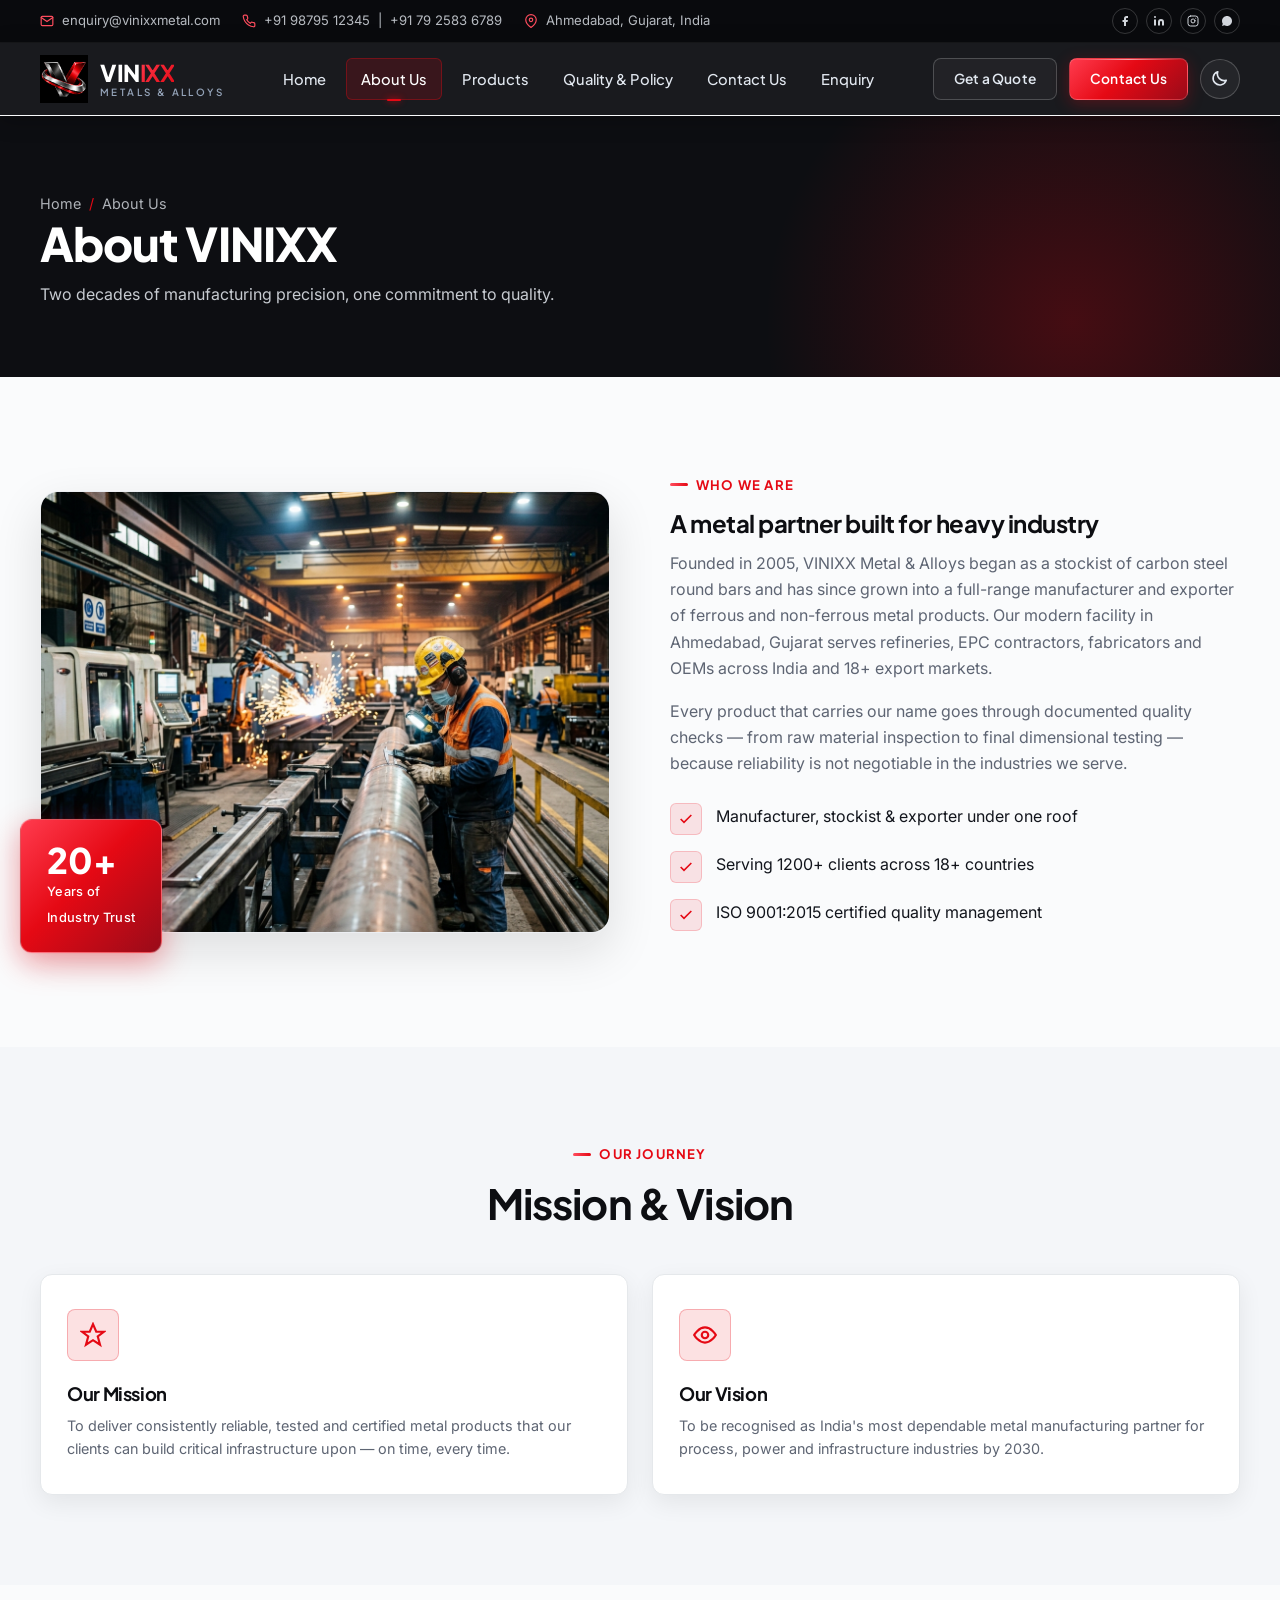
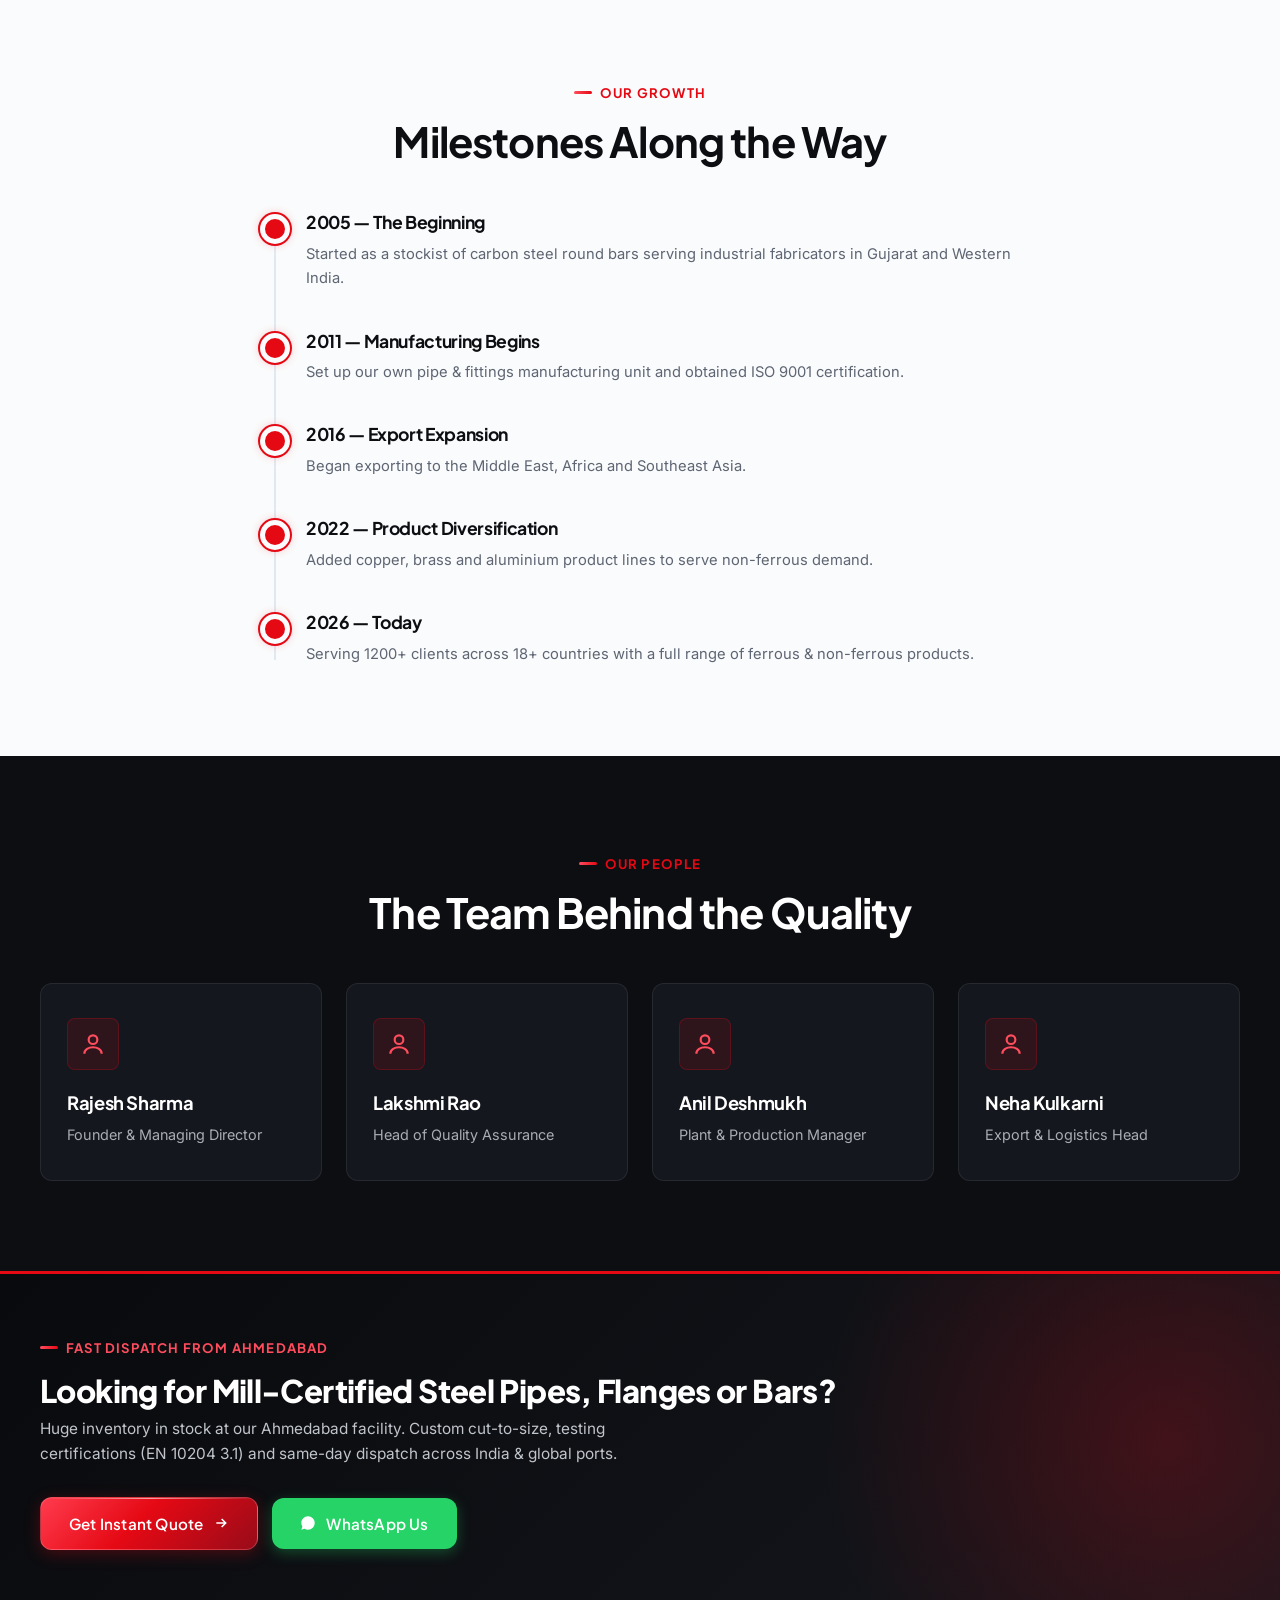
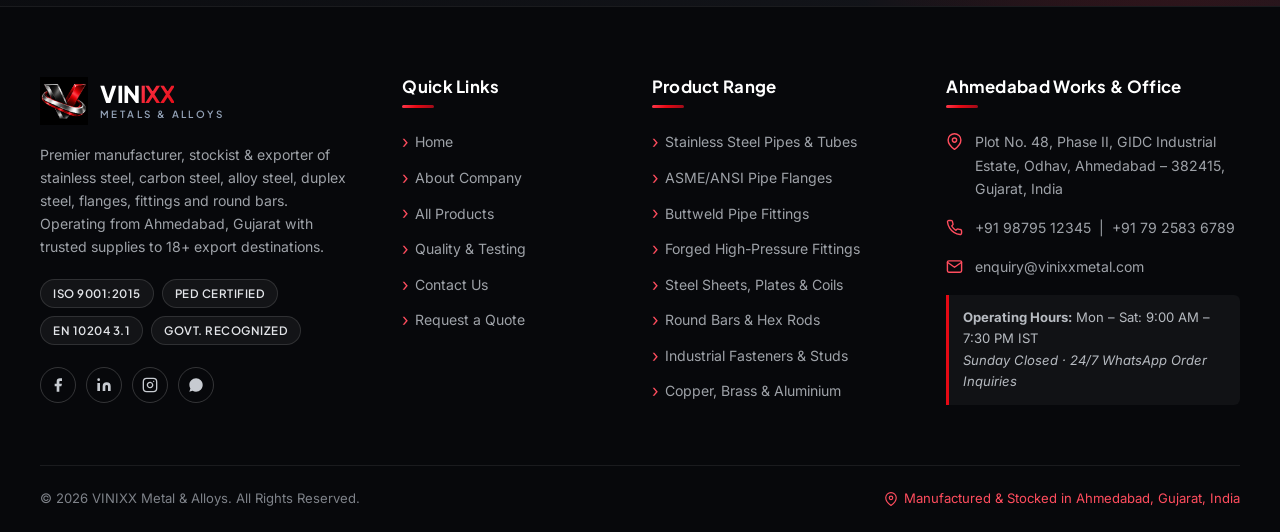
==== commit 3598f6db: "Make site fully responsive and add light/dark theme toggle" ====
--- a/about.html
+++ b/about.html
@@ -1,265 +1,442 @@
 <!DOCTYPE html>
 <html lang="en">
+
 <head>
-<meta charset="UTF-8">
-<meta name="viewport" content="width=device-width, initial-scale=1.0">
-<title>About Us | VINIXX Metal &amp; Alloys</title>
-<meta name="description" content="VINIXX Metal &amp; Alloys — manufacturer, stockist and exporter of stainless steel, carbon steel, alloy steel pipes, tubes, flanges, fittings and round bars.">
-<link rel="icon" href="images/logo.png" type="image/png">
-<link rel="preconnect" href="https://fonts.googleapis.com">
-<link rel="preconnect" href="https://fonts.gstatic.com" crossorigin>
-<link href="https://fonts.googleapis.com/css2?family=Plus+Jakarta+Sans:wght@400;500;600;700;800&family=Inter:wght@400;500;600;700&display=swap" rel="stylesheet">
-<link rel="stylesheet" href="css/style.css">
+  <meta charset="UTF-8">
+  <meta name="viewport" content="width=device-width, initial-scale=1.0, viewport-fit=cover">
+  <meta name="color-scheme" content="light dark">
+  <meta name="theme-color" content="#0D0E12">
+  <title>About Us | VINIXX Metal &amp; Alloys</title>
+  <meta name="description"
+    content="VINIXX Metal &amp; Alloys — manufacturer, stockist and exporter of stainless steel, carbon steel, alloy steel pipes, tubes, flanges, fittings and round bars.">
+  <link rel="icon" href="images/logo.png" type="image/png">
+  <link rel="preconnect" href="https://fonts.googleapis.com">
+  <link rel="preconnect" href="https://fonts.gstatic.com" crossorigin>
+  <link
+    href="https://fonts.googleapis.com/css2?family=Plus+Jakarta+Sans:wght@400;500;600;700;800&family=Inter:wght@400;500;600;700&display=swap"
+    rel="stylesheet">
+  <script>
+    /* Apply saved / system theme before first paint (prevents a flash) */
+    (function () {
+      var t = null;
+      try { t = localStorage.getItem('vinixx-theme'); } catch (e) { }
+      if (t !== 'light' && t !== 'dark') {
+        t = (window.matchMedia && matchMedia('(prefers-color-scheme: dark)').matches) ? 'dark' : 'light';
+      }
+      document.documentElement.setAttribute('data-theme', t);
+    })();
+  </script>
+  <link rel="stylesheet" href="css/style.css">
 
 </head>
+
 <body>
 
-<div class="topbar">
-  <div class="container">
-    <div class="tb-links">
-      <a href="mailto:enquiry@vinixxmetal.com">
-        <svg viewBox="0 0 24 24" fill="none" stroke="currentColor" stroke-width="2" stroke-linecap="round" stroke-linejoin="round"><path d="M4 4h16c1.1 0 2 .9 2 2v12c0 1.1-.9 2-2 2H4c-1.1 0-2-.9-2-2V6c0-1.1.9-2 2-2z"/><polyline points="22,6 12,13 2,6"/></svg>
-        <span>enquiry@vinixxmetal.com</span>
+  <div class="topbar">
+    <div class="container">
+      <div class="tb-links">
+        <a href="mailto:enquiry@vinixxmetal.com" aria-label="Email us">
+          <svg viewBox="0 0 24 24" fill="none" stroke="currentColor" stroke-width="2" stroke-linecap="round"
+            stroke-linejoin="round">
+            <path d="M4 4h16c1.1 0 2 .9 2 2v12c0 1.1-.9 2-2 2H4c-1.1 0-2-.9-2-2V6c0-1.1.9-2 2-2z" />
+            <polyline points="22,6 12,13 2,6" />
+          </svg>
+          <span>enquiry@vinixxmetal.com</span>
+        </a>
+        <a href="tel:+919879512345" aria-label="Call us">
+          <svg viewBox="0 0 24 24" fill="none" stroke="currentColor" stroke-width="2" stroke-linecap="round"
+            stroke-linejoin="round">
+            <path
+              d="M22 16.92v3a2 2 0 0 1-2.18 2 19.79 19.79 0 0 1-8.63-3.07 19.5 19.5 0 0 1-6-6 19.79 19.79 0 0 1-3.07-8.67A2 2 0 0 1 4.11 2h3a2 2 0 0 1 2 1.72 12.84 12.84 0 0 0 .7 2.81 2 2 0 0 1-.45 2.11L8.09 9.91a16 16 0 0 0 6 6l1.27-1.27a2 2 0 0 1 2.11-.45 12.84 12.84 0 0 0 2.81.7A2 2 0 0 1 22 16.92z" />
+          </svg>
+          <span>+91 98795 12345 &nbsp;|&nbsp; +91 79 2583 6789</span>
+        </a>
+        <span>
+          <svg viewBox="0 0 24 24" fill="none" stroke="currentColor" stroke-width="2" stroke-linecap="round"
+            stroke-linejoin="round">
+            <path d="M21 10c0 7-9 13-9 13s-9-6-9-13a9 9 0 0 1 18 0z" />
+            <circle cx="12" cy="10" r="3" />
+          </svg>
+          <span>Ahmedabad, Gujarat, India</span>
+        </span>
+      </div>
+      <div class="tb-social">
+        <a href="#" aria-label="Facebook"><svg viewBox="0 0 24 24" fill="currentColor">
+            <path d="M18 2h-3a5 5 0 0 0-5 5v3H7v4h3v8h4v-8h3l1-4h-4V7a1 1 0 0 1 1-1h3z" />
+          </svg></a>
+        <a href="#" aria-label="LinkedIn"><svg viewBox="0 0 24 24" fill="currentColor">
+            <path d="M16 8a6 6 0 0 1 6 6v7h-4v-7a2 2 0 0 0-2-2 2 2 0 0 0-2 2v7h-4v-7a6 6 0 0 1 6-6zM2 9h4v12H2z" />
+            <circle cx="4" cy="4" r="2" />
+          </svg></a>
+        <a href="#" aria-label="Instagram"><svg viewBox="0 0 24 24" fill="none" stroke="currentColor" stroke-width="2"
+            stroke-linecap="round" stroke-linejoin="round">
+            <rect x="2" y="2" width="20" height="20" rx="5" ry="5" />
+            <path d="M16 11.37A4 4 0 1 1 12.63 8 4 4 0 0 1 16 11.37z" />
+            <line x1="17.5" y1="6.5" x2="17.51" y2="6.5" />
+          </svg></a>
+        <a href="https://wa.me/919879512345" aria-label="WhatsApp"><svg viewBox="0 0 24 24" fill="currentColor">
+            <path
+              d="M17.472 14.382c-.301-.15-1.78-.878-2.056-.979-.275-.1-.475-.15-.675.15-.199.3-.775.979-.95 1.179-.175.2-.35.225-.651.075-.3-.15-1.267-.467-2.414-1.489-.893-.796-1.496-1.78-1.672-2.08-.175-.3-.019-.462.131-.611.136-.134.301-.35.451-.525.15-.175.2-.3.3-.5.1-.2.05-.375-.025-.525-.075-.15-.675-1.628-.925-2.228-.243-.584-.49-.505-.675-.514-.175-.009-.375-.01-.575-.01-.2 0-.525.075-.8.375-.275.3-1.05 1.026-1.05 2.502s1.075 2.903 1.225 3.103c.15.2 2.115 3.23 5.124 4.529.716.309 1.275.494 1.71.633.719.229 1.374.197 1.892.12.577-.087 1.78-.727 2.03-1.428.25-.701.25-1.303.175-1.428-.075-.125-.275-.2-.575-.35zM12.04 2C6.51 2 2.03 6.47 2.03 12c0 1.95.56 3.77 1.54 5.31L2 22l4.83-1.53A9.94 9.94 0 0 0 12.04 22c5.53 0 10.01-4.47 10.01-10s-4.48-10-10.01-10z" />
+          </svg></a>
+      </div>
+    </div>
+  </div>
+
+  <header class="site-header">
+    <div class="container nav-wrap">
+      <a href="index.html" class="brand">
+        <img src="images/logo.png" alt="VINIXX logo">
+        <span class="brand-text">
+          <span class="name">VIN<b>IXX</b></span>
+          <span class="tag">METALS &amp; ALLOYS</span>
+        </span>
       </a>
-      <a href="tel:+919879512345">
-        <svg viewBox="0 0 24 24" fill="none" stroke="currentColor" stroke-width="2" stroke-linecap="round" stroke-linejoin="round"><path d="M22 16.92v3a2 2 0 0 1-2.18 2 19.79 19.79 0 0 1-8.63-3.07 19.5 19.5 0 0 1-6-6 19.79 19.79 0 0 1-3.07-8.67A2 2 0 0 1 4.11 2h3a2 2 0 0 1 2 1.72 12.84 12.84 0 0 0 .7 2.81 2 2 0 0 1-.45 2.11L8.09 9.91a16 16 0 0 0 6 6l1.27-1.27a2 2 0 0 1 2.11-.45 12.84 12.84 0 0 0 2.81.7A2 2 0 0 1 22 16.92z"/></svg>
-        <span>+91 98795 12345 &nbsp;|&nbsp; +91 79 2583 6789</span>
-      </a>
-      <span>
-        <svg viewBox="0 0 24 24" fill="none" stroke="currentColor" stroke-width="2" stroke-linecap="round" stroke-linejoin="round"><path d="M21 10c0 7-9 13-9 13s-9-6-9-13a9 9 0 0 1 18 0z"/><circle cx="12" cy="10" r="3"/></svg>
-        <span>Ahmedabad, Gujarat, India</span>
-      </span>
-    </div>
-    <div class="tb-social">
-      <a href="#" aria-label="Facebook"><svg viewBox="0 0 24 24" fill="currentColor"><path d="M18 2h-3a5 5 0 0 0-5 5v3H7v4h3v8h4v-8h3l1-4h-4V7a1 1 0 0 1 1-1h3z"/></svg></a>
-      <a href="#" aria-label="LinkedIn"><svg viewBox="0 0 24 24" fill="currentColor"><path d="M16 8a6 6 0 0 1 6 6v7h-4v-7a2 2 0 0 0-2-2 2 2 0 0 0-2 2v7h-4v-7a6 6 0 0 1 6-6zM2 9h4v12H2z"/><circle cx="4" cy="4" r="2"/></svg></a>
-      <a href="#" aria-label="Instagram"><svg viewBox="0 0 24 24" fill="none" stroke="currentColor" stroke-width="2" stroke-linecap="round" stroke-linejoin="round"><rect x="2" y="2" width="20" height="20" rx="5" ry="5"/><path d="M16 11.37A4 4 0 1 1 12.63 8 4 4 0 0 1 16 11.37z"/><line x1="17.5" y1="6.5" x2="17.51" y2="6.5"/></svg></a>
-      <a href="https://wa.me/919879512345" aria-label="WhatsApp"><svg viewBox="0 0 24 24" fill="currentColor"><path d="M17.472 14.382c-.301-.15-1.78-.878-2.056-.979-.275-.1-.475-.15-.675.15-.199.3-.775.979-.95 1.179-.175.2-.35.225-.651.075-.3-.15-1.267-.467-2.414-1.489-.893-.796-1.496-1.78-1.672-2.08-.175-.3-.019-.462.131-.611.136-.134.301-.35.451-.525.15-.175.2-.3.3-.5.1-.2.05-.375-.025-.525-.075-.15-.675-1.628-.925-2.228-.243-.584-.49-.505-.675-.514-.175-.009-.375-.01-.575-.01-.2 0-.525.075-.8.375-.275.3-1.05 1.026-1.05 2.502s1.075 2.903 1.225 3.103c.15.2 2.115 3.23 5.124 4.529.716.309 1.275.494 1.71.633.719.229 1.374.197 1.892.12.577-.087 1.78-.727 2.03-1.428.25-.701.25-1.303.175-1.428-.075-.125-.275-.2-.575-.35zM12.04 2C6.51 2 2.03 6.47 2.03 12c0 1.95.56 3.77 1.54 5.31L2 22l4.83-1.53A9.94 9.94 0 0 0 12.04 22c5.53 0 10.01-4.47 10.01-10s-4.48-10-10.01-10z"/></svg></a>
-    </div>
-  </div>
-</div>
-
-<header class="site-header">
-  <div class="container nav-wrap">
-    <a href="index.html" class="brand">
-      <img src="images/logo.png" alt="VINIXX logo">
-      <span class="brand-text">
-        <span class="name">VIN<b>IXX</b></span>
-        <span class="tag">METALS &amp; ALLOYS</span>
-      </span>
-    </a>
-    <nav class="main-nav">
-      <ul>
-        <li><a href="index.html">Home</a></li>
-        <li><a href="about.html" class="active">About Us</a></li>
-        <li><a href="products.html">Products</a></li>
-        <li><a href="quality-policy.html">Quality &amp; Policy</a></li>
-        <li><a href="contact.html">Contact Us</a></li>
-        <li><a href="enquiry.html">Enquiry</a></li>
-      </ul>
-    </nav>
-    <div class="nav-cta">
-      <a href="enquiry.html" class="btn ghost ghost-desktop">Get a Quote</a>
-      <a href="contact.html" class="btn">Contact Us</a>
-      <button class="burger" aria-label="Toggle menu"><span></span></button>
-    </div>
-  </div>
-</header>
-
-
-<section class="page-hero">
-  <div class="container">
-    <div class="breadcrumb"><a href="index.html">Home</a><span class="sep">/</span><span>About Us</span></div>
-    <h1>About VINIXX</h1>
-    <p style="max-width:560px;color:#C7CBD1;">Two decades of manufacturing precision, one commitment to quality.</p>
-  </div>
-</section>
-
-<section class="section-pad">
-  <div class="container about-grid reveal">
-    <div class="about-media">
-      <div class="frame"><img src="images/about-factory.jpg" alt="VINIXX manufacturing unit in Ahmedabad"></div>
-      <div class="badge"><b>20+</b><span>Years of<br>Industry Trust</span></div>
-    </div>
-    <div>
-      <span class="eyebrow">Who We Are</span>
-      <h2>A metal partner built for heavy industry</h2>
-      <p>Founded in 2005, VINIXX Metal &amp; Alloys began as a stockist of carbon steel round bars and has since grown into a full-range manufacturer and exporter of ferrous and non-ferrous metal products. Our modern facility in Ahmedabad, Gujarat serves refineries, EPC contractors, fabricators and OEMs across India and 18+ export markets.</p>
-      <p>Every product that carries our name goes through documented quality checks — from raw material inspection to final dimensional testing — because reliability is not negotiable in the industries we serve.</p>
-      <ul class="about-list">
-        <li><span class="ic"><svg viewBox="0 0 24 24" fill="none" stroke="currentColor" stroke-width="2.4"><path d="M20 6L9 17l-5-5"/></svg></span><div>Manufacturer, stockist &amp; exporter under one roof</div></li>
-        <li><span class="ic"><svg viewBox="0 0 24 24" fill="none" stroke="currentColor" stroke-width="2.4"><path d="M20 6L9 17l-5-5"/></svg></span><div>Serving 1200+ clients across 18+ countries</div></li>
-        <li><span class="ic"><svg viewBox="0 0 24 24" fill="none" stroke="currentColor" stroke-width="2.4"><path d="M20 6L9 17l-5-5"/></svg></span><div>ISO 9001:2015 certified quality management</div></li>
-      </ul>
-    </div>
-  </div>
-</section>
-
-<section class="section-pad bg-mist">
-  <div class="container">
-    <div class="section-head center reveal">
-      <span class="eyebrow" style="justify-content:center;">Our Journey</span>
-      <h2>Mission &amp; Vision</h2>
-    </div>
-    <div class="feat-grid reveal reveal-stagger" style="grid-template-columns:repeat(2,1fr);">
-      <div class="feat-card r-child" style="background:#fff;box-shadow:var(--shadow-1);">
-        <div class="ic"><svg viewBox="0 0 24 24" fill="none" stroke="currentColor" stroke-width="2"><path d="M12 2l3 7h7l-5.6 4.4L18.5 21 12 16.8 5.5 21l2.1-7.6L2 9h7z"/></svg></div>
-        <h3 style="color:var(--clr-charcoal);">Our Mission</h3>
-        <p style="color:var(--clr-text-soft);">To deliver consistently reliable, tested and certified metal products that our clients can build critical infrastructure upon — on time, every time.</p>
-      </div>
-      <div class="feat-card r-child" style="background:#fff;box-shadow:var(--shadow-1);">
-        <div class="ic"><svg viewBox="0 0 24 24" fill="none" stroke="currentColor" stroke-width="2"><path d="M2 12s4-7 10-7 10 7 10 7-4 7-10 7-10-7-10-7z"/><circle cx="12" cy="12" r="3"/></svg></div>
-        <h3 style="color:var(--clr-charcoal);">Our Vision</h3>
-        <p style="color:var(--clr-text-soft);">To be recognised as India's most dependable metal manufacturing partner for process, power and infrastructure industries by 2030.</p>
-      </div>
-    </div>
-  </div>
-</section>
-
-<section class="section-pad">
-  <div class="container">
-    <div class="section-head center reveal">
-      <span class="eyebrow" style="justify-content:center;">Our Growth</span>
-      <h2>Milestones Along the Way</h2>
-    </div>
-    <div class="timeline reveal" style="max-width:760px;margin:0 auto;">
-      <div class="t-step"><h3>2005 — The Beginning</h3><p>Started as a stockist of carbon steel round bars serving industrial fabricators in Gujarat and Western India.</p></div>
-      <div class="t-step"><h3>2011 — Manufacturing Begins</h3><p>Set up our own pipe &amp; fittings manufacturing unit and obtained ISO 9001 certification.</p></div>
-      <div class="t-step"><h3>2016 — Export Expansion</h3><p>Began exporting to the Middle East, Africa and Southeast Asia.</p></div>
-      <div class="t-step"><h3>2022 — Product Diversification</h3><p>Added copper, brass and aluminium product lines to serve non-ferrous demand.</p></div>
-      <div class="t-step"><h3>2026 — Today</h3><p>Serving 1200+ clients across 18+ countries with a full range of ferrous &amp; non-ferrous products.</p></div>
-    </div>
-  </div>
-</section>
-
-<section class="section-pad bg-charcoal">
-  <div class="container">
-    <div class="section-head center reveal">
-      <span class="eyebrow" style="justify-content:center;">Our People</span>
-      <h2>The Team Behind the Quality</h2>
-    </div>
-    <div class="feat-grid reveal reveal-stagger">
-      <div class="feat-card r-child"><div class="ic"><svg viewBox="0 0 24 24" fill="none" stroke="currentColor" stroke-width="2"><circle cx="12" cy="8" r="4"/><path d="M4 21c0-4 4-6 8-6s8 2 8 6"/></svg></div><h3>Rajesh Sharma</h3><p>Founder &amp; Managing Director</p></div>
-      <div class="feat-card r-child"><div class="ic"><svg viewBox="0 0 24 24" fill="none" stroke="currentColor" stroke-width="2"><circle cx="12" cy="8" r="4"/><path d="M4 21c0-4 4-6 8-6s8 2 8 6"/></svg></div><h3>Lakshmi Rao</h3><p>Head of Quality Assurance</p></div>
-      <div class="feat-card r-child"><div class="ic"><svg viewBox="0 0 24 24" fill="none" stroke="currentColor" stroke-width="2"><circle cx="12" cy="8" r="4"/><path d="M4 21c0-4 4-6 8-6s8 2 8 6"/></svg></div><h3>Anil Deshmukh</h3><p>Plant &amp; Production Manager</p></div>
-      <div class="feat-card r-child"><div class="ic"><svg viewBox="0 0 24 24" fill="none" stroke="currentColor" stroke-width="2"><circle cx="12" cy="8" r="4"/><path d="M4 21c0-4 4-6 8-6s8 2 8 6"/></svg></div><h3>Neha Kulkarni</h3><p>Export &amp; Logistics Head</p></div>
-    </div>
-  </div>
-</section>
-
-<section class="pre-footer">
-  <div class="container">
-    <div class="pre-footer-content">
-      <span class="eyebrow" style="color:var(--clr-red-coral);">Fast Dispatch from Ahmedabad</span>
-      <h3>Looking for Mill-Certified Steel Pipes, Flanges or Bars?</h3>
-      <p>Huge inventory in stock at our Ahmedabad facility. Custom cut-to-size, testing certifications (EN 10204 3.1) and same-day dispatch across India &amp; global ports.</p>
-    </div>
-    <div class="pre-footer-actions">
-      <a href="enquiry.html" class="btn">Get Instant Quote
-        <svg viewBox="0 0 24 24" fill="none" stroke="currentColor" stroke-width="2.4"><path d="M5 12h14M13 6l6 6-6 6"/></svg>
-      </a>
-      <a href="https://wa.me/919879512345" target="_blank" rel="noopener" class="btn whatsapp-btn">
-        <svg viewBox="0 0 24 24" fill="currentColor" style="width:16px;height:16px;"><path d="M17.472 14.382c-.301-.15-1.78-.878-2.056-.979-.275-.1-.475-.15-.675.15-.199.3-.775.979-.95 1.179-.175.2-.35.225-.651.075-.3-.15-1.267-.467-2.414-1.489-.893-.796-1.496-1.78-1.672-2.08-.175-.3-.019-.462.131-.611.136-.134.301-.35.451-.525.15-.175.2-.3.3-.5.1-.2.05-.375-.025-.525-.075-.15-.675-1.628-.925-2.228-.243-.584-.49-.505-.675-.514-.175-.009-.375-.01-.575-.01-.2 0-.525.075-.8.375-.275.3-1.05 1.026-1.05 2.502s1.075 2.903 1.225 3.103c.15.2 2.115 3.23 5.124 4.529.716.309 1.275.494 1.71.633.719.229 1.374.197 1.892.12.577-.087 1.78-.727 2.03-1.428.25-.701.25-1.303.175-1.428-.075-.125-.275-.2-.575-.35zM12.04 2C6.51 2 2.03 6.47 2.03 12c0 1.95.56 3.77 1.54 5.31L2 22l4.83-1.53A9.94 9.94 0 0 0 12.04 22c5.53 0 10.01-4.47 10.01-10s-4.48-10-10.01-10z"/></svg>
-        WhatsApp Us
-      </a>
-    </div>
-  </div>
-</section>
-
-<footer class="site-footer">
-  <div class="container">
-    <div class="footer-grid">
-      <div class="footer-brand">
-        <a href="index.html" class="brand">
-          <img src="images/logo.png" alt="VINIXX logo">
-          <span class="brand-text">
-            <span class="name">VIN<b>IXX</b></span>
-            <span class="tag">METALS &amp; ALLOYS</span>
-          </span>
-        </a>
-        <p>Premier manufacturer, stockist &amp; exporter of stainless steel, carbon steel, alloy steel, duplex steel, flanges, fittings and round bars. Operating from Ahmedabad, Gujarat with trusted supplies to 18+ export destinations.</p>
-        <div class="footer-badges">
-          <span>ISO 9001:2015</span>
-          <span>PED CERTIFIED</span>
-          <span>EN 10204 3.1</span>
-          <span>GOVT. RECOGNIZED</span>
-        </div>
-        <div class="footer-social">
-          <a href="#" aria-label="Facebook"><svg viewBox="0 0 24 24" fill="currentColor"><path d="M18 2h-3a5 5 0 0 0-5 5v3H7v4h3v8h4v-8h3l1-4h-4V7a1 1 0 0 1 1-1h3z"/></svg></a>
-          <a href="#" aria-label="LinkedIn"><svg viewBox="0 0 24 24" fill="currentColor"><path d="M16 8a6 6 0 0 1 6 6v7h-4v-7a2 2 0 0 0-2-2 2 2 0 0 0-2 2v7h-4v-7a6 6 0 0 1 6-6zM2 9h4v12H2z"/><circle cx="4" cy="4" r="2"/></svg></a>
-          <a href="#" aria-label="Instagram"><svg viewBox="0 0 24 24" fill="none" stroke="currentColor" stroke-width="2" stroke-linecap="round" stroke-linejoin="round"><rect x="2" y="2" width="20" height="20" rx="5" ry="5"/><path d="M16 11.37A4 4 0 1 1 12.63 8 4 4 0 0 1 16 11.37z"/><line x1="17.5" y1="6.5" x2="17.51" y2="6.5"/></svg></a>
-          <a href="https://wa.me/919879512345" aria-label="WhatsApp"><svg viewBox="0 0 24 24" fill="currentColor"><path d="M17.472 14.382c-.301-.15-1.78-.878-2.056-.979-.275-.1-.475-.15-.675.15-.199.3-.775.979-.95 1.179-.175.2-.35.225-.651.075-.3-.15-1.267-.467-2.414-1.489-.893-.796-1.496-1.78-1.672-2.08-.175-.3-.019-.462.131-.611.136-.134.301-.35.451-.525.15-.175.2-.3.3-.5.1-.2.05-.375-.025-.525-.075-.15-.675-1.628-.925-2.228-.243-.584-.49-.505-.675-.514-.175-.009-.375-.01-.575-.01-.2 0-.525.075-.8.375-.275.3-1.05 1.026-1.05 2.502s1.075 2.903 1.225 3.103c.15.2 2.115 3.23 5.124 4.529.716.309 1.275.494 1.71.633.719.229 1.374.197 1.892.12.577-.087 1.78-.727 2.03-1.428.25-.701.25-1.303.175-1.428-.075-.125-.275-.2-.575-.35zM12.04 2C6.51 2 2.03 6.47 2.03 12c0 1.95.56 3.77 1.54 5.31L2 22l4.83-1.53A9.94 9.94 0 0 0 12.04 22c5.53 0 10.01-4.47 10.01-10s-4.48-10-10.01-10z"/></svg></a>
-        </div>
+      <nav class="main-nav" id="site-nav" aria-label="Main navigation">
+        <ul>
+          <li><a href="index.html">Home</a></li>
+          <li><a href="about.html" class="active">About Us</a></li>
+          <li><a href="products.html">Products</a></li>
+          <li><a href="quality-policy.html">Quality &amp; Policy</a></li>
+          <li><a href="contact.html">Contact Us</a></li>
+          <li><a href="enquiry.html">Enquiry</a></li>
+        </ul>
+        <div class="drawer-actions">
+          <a href="enquiry.html" class="btn block">Get a Quote</a>
+          <a href="https://wa.me/919879512345" target="_blank" rel="noopener" class="btn whatsapp-btn block">WhatsApp
+            Us</a>
+        </div>
+      </nav>
+      <div class="nav-cta">
+        <a href="enquiry.html" class="btn ghost ghost-desktop">Get a Quote</a>
+        <a href="contact.html" class="btn nav-contact-btn">Contact Us</a>
+        <button class="theme-toggle" type="button" aria-label="Switch to dark mode" aria-pressed="false"
+          title="Switch theme">
+          <svg class="ic-sun" viewBox="0 0 24 24" fill="none" stroke="currentColor" stroke-width="2"
+            stroke-linecap="round" stroke-linejoin="round" aria-hidden="true">
+            <circle cx="12" cy="12" r="4.2" />
+            <path
+              d="M12 2.5v2.2M12 19.3v2.2M4.6 4.6l1.6 1.6M17.8 17.8l1.6 1.6M2.5 12h2.2M19.3 12h2.2M4.6 19.4l1.6-1.6M17.8 6.2l1.6-1.6" />
+          </svg>
+          <svg class="ic-moon" viewBox="0 0 24 24" fill="none" stroke="currentColor" stroke-width="2"
+            stroke-linecap="round" stroke-linejoin="round" aria-hidden="true">
+            <path d="M20.5 14.2A8.5 8.5 0 0 1 9.8 3.5a8.5 8.5 0 1 0 10.7 10.7z" />
+          </svg>
+        </button>
+        <button class="burger" type="button" aria-label="Open menu" aria-expanded="false"
+          aria-controls="site-nav"><span></span></button>
+      </div>
+    </div>
+  </header>
+
+
+  <section class="page-hero">
+    <div class="container">
+      <div class="breadcrumb"><a href="index.html">Home</a><span class="sep">/</span><span>About Us</span></div>
+      <h1>About VINIXX</h1>
+      <p style="max-width:560px;color:#C7CBD1;">Two decades of manufacturing precision, one commitment to quality.</p>
+    </div>
+  </section>
+
+  <section class="section-pad">
+    <div class="container about-grid reveal">
+      <div class="about-media">
+        <div class="frame"><img src="images/about-factory.jpg" alt="VINIXX manufacturing unit in Ahmedabad"></div>
+        <div class="badge"><b>20+</b><span>Years of<br>Industry Trust</span></div>
       </div>
       <div>
-        <h4>Quick Links</h4>
-        <ul class="footer-links">
-          <li><a href="index.html">Home</a></li>
-          <li><a href="about.html">About Company</a></li>
-          <li><a href="products.html">All Products</a></li>
-          <li><a href="quality-policy.html">Quality &amp; Testing</a></li>
-          <li><a href="contact.html">Contact Us</a></li>
-          <li><a href="enquiry.html">Request a Quote</a></li>
-        </ul>
-      </div>
-      <div>
-        <h4>Product Range</h4>
-        <ul class="footer-links">
-          <li><a href="product-detail.html">Stainless Steel Pipes &amp; Tubes</a></li>
-          <li><a href="products.html">ASME/ANSI Pipe Flanges</a></li>
-          <li><a href="products.html">Buttweld Pipe Fittings</a></li>
-          <li><a href="products.html">Forged High-Pressure Fittings</a></li>
-          <li><a href="products.html">Steel Sheets, Plates &amp; Coils</a></li>
-          <li><a href="products.html">Round Bars &amp; Hex Rods</a></li>
-          <li><a href="products.html">Industrial Fasteners &amp; Studs</a></li>
-          <li><a href="products.html">Copper, Brass &amp; Aluminium</a></li>
-        </ul>
-      </div>
-      <div>
-        <h4>Ahmedabad Works &amp; Office</h4>
-        <ul class="footer-contact">
-          <li>
-            <span class="ic"><svg viewBox="0 0 24 24" fill="none" stroke="currentColor" stroke-width="2" stroke-linecap="round" stroke-linejoin="round"><path d="M21 10c0 7-9 13-9 13s-9-6-9-13a9 9 0 0 1 18 0z"/><circle cx="12" cy="10" r="3"/></svg></span>
-            <span>Plot No. 48, Phase II, GIDC Industrial Estate, Odhav, Ahmedabad – 382415, Gujarat, India</span>
+        <span class="eyebrow">Who We Are</span>
+        <h2>A metal partner built for heavy industry</h2>
+        <p>Founded in 2005, VINIXX Metal &amp; Alloys began as a stockist of carbon steel round bars and has since grown
+          into a full-range manufacturer and exporter of ferrous and non-ferrous metal products. Our modern facility in
+          Ahmedabad, Gujarat serves refineries, EPC contractors, fabricators and OEMs across India and 18+ export
+          markets.</p>
+        <p>Every product that carries our name goes through documented quality checks — from raw material inspection to
+          final dimensional testing — because reliability is not negotiable in the industries we serve.</p>
+        <ul class="about-list">
+          <li><span class="ic"><svg viewBox="0 0 24 24" fill="none" stroke="currentColor" stroke-width="2.4">
+                <path d="M20 6L9 17l-5-5" />
+              </svg></span>
+            <div>Manufacturer, stockist &amp; exporter under one roof</div>
           </li>
-          <li>
-            <span class="ic"><svg viewBox="0 0 24 24" fill="none" stroke="currentColor" stroke-width="2" stroke-linecap="round" stroke-linejoin="round"><path d="M22 16.92v3a2 2 0 0 1-2.18 2 19.79 19.79 0 0 1-8.63-3.07 19.5 19.5 0 0 1-6-6 19.79 19.79 0 0 1-3.07-8.67A2 2 0 0 1 4.11 2h3a2 2 0 0 1 2 1.72 12.84 12.84 0 0 0 .7 2.81 2 2 0 0 1-.45 2.11L8.09 9.91a16 16 0 0 0 6 6l1.27-1.27a2 2 0 0 1 2.11-.45 12.84 12.84 0 0 0 2.81.7A2 2 0 0 1 22 16.92z"/></svg></span>
-            <span><a href="tel:+919879512345">+91 98795 12345</a> &nbsp;|&nbsp; <a href="tel:+917925836789">+91 79 2583 6789</a></span>
+          <li><span class="ic"><svg viewBox="0 0 24 24" fill="none" stroke="currentColor" stroke-width="2.4">
+                <path d="M20 6L9 17l-5-5" />
+              </svg></span>
+            <div>Serving 1200+ clients across 18+ countries</div>
           </li>
-          <li>
-            <span class="ic"><svg viewBox="0 0 24 24" fill="none" stroke="currentColor" stroke-width="2" stroke-linecap="round" stroke-linejoin="round"><path d="M4 4h16c1.1 0 2 .9 2 2v12c0 1.1-.9 2-2 2H4c-1.1 0-2-.9-2-2V6c0-1.1.9-2 2-2z"/><polyline points="22,6 12,13 2,6"/></svg></span>
-            <span><a href="mailto:enquiry@vinixxmetal.com">enquiry@vinixxmetal.com</a></span>
+          <li><span class="ic"><svg viewBox="0 0 24 24" fill="none" stroke="currentColor" stroke-width="2.4">
+                <path d="M20 6L9 17l-5-5" />
+              </svg></span>
+            <div>ISO 9001:2015 certified quality management</div>
           </li>
         </ul>
-        <div class="footer-hours">
-          <strong>Operating Hours:</strong> Mon – Sat: 9:00 AM – 7:30 PM IST<br>
-          <em>Sunday Closed · 24/7 WhatsApp Order Inquiries</em>
-        </div>
-      </div>
-    </div>
-    <div class="footer-bottom">
-      <span>&copy; 2026 VINIXX Metal &amp; Alloys. All Rights Reserved.</span>
-      <span class="city-badge">
-        <svg viewBox="0 0 24 24" fill="none" stroke="currentColor" stroke-width="2" stroke-linecap="round" stroke-linejoin="round"><path d="M21 10c0 7-9 13-9 13s-9-6-9-13a9 9 0 0 1 18 0z"/><circle cx="12" cy="10" r="3"/></svg>
-        Manufactured &amp; Stocked in Ahmedabad, Gujarat, India
-      </span>
-    </div>
+      </div>
+    </div>
+  </section>
+
+  <section class="section-pad bg-mist">
+    <div class="container">
+      <div class="section-head center reveal">
+        <span class="eyebrow" style="justify-content:center;">Our Journey</span>
+        <h2>Mission &amp; Vision</h2>
+      </div>
+      <div class="feat-grid two-col reveal reveal-stagger">
+        <div class="feat-card surface r-child">
+          <div class="ic"><svg viewBox="0 0 24 24" fill="none" stroke="currentColor" stroke-width="2">
+              <path d="M12 2l3 7h7l-5.6 4.4L18.5 21 12 16.8 5.5 21l2.1-7.6L2 9h7z" />
+            </svg></div>
+          <h3>Our Mission</h3>
+          <p>To deliver consistently reliable, tested and certified metal products that our clients can build critical
+            infrastructure upon — on time, every time.</p>
+        </div>
+        <div class="feat-card surface r-child">
+          <div class="ic"><svg viewBox="0 0 24 24" fill="none" stroke="currentColor" stroke-width="2">
+              <path d="M2 12s4-7 10-7 10 7 10 7-4 7-10 7-10-7-10-7z" />
+              <circle cx="12" cy="12" r="3" />
+            </svg></div>
+          <h3>Our Vision</h3>
+          <p>To be recognised as India's most dependable metal manufacturing partner for process, power and
+            infrastructure industries by 2030.</p>
+        </div>
+      </div>
+    </div>
+  </section>
+
+  <section class="section-pad">
+    <div class="container">
+      <div class="section-head center reveal">
+        <span class="eyebrow" style="justify-content:center;">Our Growth</span>
+        <h2>Milestones Along the Way</h2>
+      </div>
+      <div class="timeline centered reveal">
+        <div class="t-step">
+          <h3>2005 — The Beginning</h3>
+          <p>Started as a stockist of carbon steel round bars serving industrial fabricators in Gujarat and Western
+            India.</p>
+        </div>
+        <div class="t-step">
+          <h3>2011 — Manufacturing Begins</h3>
+          <p>Set up our own pipe &amp; fittings manufacturing unit and obtained ISO 9001 certification.</p>
+        </div>
+        <div class="t-step">
+          <h3>2016 — Export Expansion</h3>
+          <p>Began exporting to the Middle East, Africa and Southeast Asia.</p>
+        </div>
+        <div class="t-step">
+          <h3>2022 — Product Diversification</h3>
+          <p>Added copper, brass and aluminium product lines to serve non-ferrous demand.</p>
+        </div>
+        <div class="t-step">
+          <h3>2026 — Today</h3>
+          <p>Serving 1200+ clients across 18+ countries with a full range of ferrous &amp; non-ferrous products.</p>
+        </div>
+      </div>
+    </div>
+  </section>
+
+  <section class="section-pad bg-charcoal">
+    <div class="container">
+      <div class="section-head center reveal">
+        <span class="eyebrow" style="justify-content:center;">Our People</span>
+        <h2>The Team Behind the Quality</h2>
+      </div>
+      <div class="feat-grid reveal reveal-stagger">
+        <div class="feat-card r-child">
+          <div class="ic"><svg viewBox="0 0 24 24" fill="none" stroke="currentColor" stroke-width="2">
+              <circle cx="12" cy="8" r="4" />
+              <path d="M4 21c0-4 4-6 8-6s8 2 8 6" />
+            </svg></div>
+          <h3>Rajesh Sharma</h3>
+          <p>Founder &amp; Managing Director</p>
+        </div>
+        <div class="feat-card r-child">
+          <div class="ic"><svg viewBox="0 0 24 24" fill="none" stroke="currentColor" stroke-width="2">
+              <circle cx="12" cy="8" r="4" />
+              <path d="M4 21c0-4 4-6 8-6s8 2 8 6" />
+            </svg></div>
+          <h3>Lakshmi Rao</h3>
+          <p>Head of Quality Assurance</p>
+        </div>
+        <div class="feat-card r-child">
+          <div class="ic"><svg viewBox="0 0 24 24" fill="none" stroke="currentColor" stroke-width="2">
+              <circle cx="12" cy="8" r="4" />
+              <path d="M4 21c0-4 4-6 8-6s8 2 8 6" />
+            </svg></div>
+          <h3>Anil Deshmukh</h3>
+          <p>Plant &amp; Production Manager</p>
+        </div>
+        <div class="feat-card r-child">
+          <div class="ic"><svg viewBox="0 0 24 24" fill="none" stroke="currentColor" stroke-width="2">
+              <circle cx="12" cy="8" r="4" />
+              <path d="M4 21c0-4 4-6 8-6s8 2 8 6" />
+            </svg></div>
+          <h3>Neha Kulkarni</h3>
+          <p>Export &amp; Logistics Head</p>
+        </div>
+      </div>
+    </div>
+  </section>
+
+  <section class="pre-footer">
+    <div class="container">
+      <div class="pre-footer-content">
+        <span class="eyebrow" style="color:var(--clr-red-coral);">Fast Dispatch from Ahmedabad</span>
+        <h3>Looking for Mill-Certified Steel Pipes, Flanges or Bars?</h3>
+        <p>Huge inventory in stock at our Ahmedabad facility. Custom cut-to-size, testing certifications (EN 10204 3.1)
+          and same-day dispatch across India &amp; global ports.</p>
+      </div>
+      <div class="pre-footer-actions">
+        <a href="enquiry.html" class="btn">Get Instant Quote
+          <svg viewBox="0 0 24 24" fill="none" stroke="currentColor" stroke-width="2.4">
+            <path d="M5 12h14M13 6l6 6-6 6" />
+          </svg>
+        </a>
+        <a href="https://wa.me/919879512345" target="_blank" rel="noopener" class="btn whatsapp-btn">
+          <svg viewBox="0 0 24 24" fill="currentColor" style="width:16px;height:16px;">
+            <path
+              d="M17.472 14.382c-.301-.15-1.78-.878-2.056-.979-.275-.1-.475-.15-.675.15-.199.3-.775.979-.95 1.179-.175.2-.35.225-.651.075-.3-.15-1.267-.467-2.414-1.489-.893-.796-1.496-1.78-1.672-2.08-.175-.3-.019-.462.131-.611.136-.134.301-.35.451-.525.15-.175.2-.3.3-.5.1-.2.05-.375-.025-.525-.075-.15-.675-1.628-.925-2.228-.243-.584-.49-.505-.675-.514-.175-.009-.375-.01-.575-.01-.2 0-.525.075-.8.375-.275.3-1.05 1.026-1.05 2.502s1.075 2.903 1.225 3.103c.15.2 2.115 3.23 5.124 4.529.716.309 1.275.494 1.71.633.719.229 1.374.197 1.892.12.577-.087 1.78-.727 2.03-1.428.25-.701.25-1.303.175-1.428-.075-.125-.275-.2-.575-.35zM12.04 2C6.51 2 2.03 6.47 2.03 12c0 1.95.56 3.77 1.54 5.31L2 22l4.83-1.53A9.94 9.94 0 0 0 12.04 22c5.53 0 10.01-4.47 10.01-10s-4.48-10-10.01-10z" />
+          </svg>
+          WhatsApp Us
+        </a>
+      </div>
+    </div>
+  </section>
+
+  <footer class="site-footer">
+    <div class="container">
+      <div class="footer-grid">
+        <div class="footer-brand">
+          <a href="index.html" class="brand">
+            <img src="images/logo.png" alt="VINIXX logo">
+            <span class="brand-text">
+              <span class="name">VIN<b>IXX</b></span>
+              <span class="tag">METALS &amp; ALLOYS</span>
+            </span>
+          </a>
+          <p>Premier manufacturer, stockist &amp; exporter of stainless steel, carbon steel, alloy steel, duplex steel,
+            flanges, fittings and round bars. Operating from Ahmedabad, Gujarat with trusted supplies to 18+ export
+            destinations.</p>
+          <div class="footer-badges">
+            <span>ISO 9001:2015</span>
+            <span>PED CERTIFIED</span>
+            <span>EN 10204 3.1</span>
+            <span>GOVT. RECOGNIZED</span>
+          </div>
+          <div class="footer-social">
+            <a href="#" aria-label="Facebook"><svg viewBox="0 0 24 24" fill="currentColor">
+                <path d="M18 2h-3a5 5 0 0 0-5 5v3H7v4h3v8h4v-8h3l1-4h-4V7a1 1 0 0 1 1-1h3z" />
+              </svg></a>
+            <a href="#" aria-label="LinkedIn"><svg viewBox="0 0 24 24" fill="currentColor">
+                <path d="M16 8a6 6 0 0 1 6 6v7h-4v-7a2 2 0 0 0-2-2 2 2 0 0 0-2 2v7h-4v-7a6 6 0 0 1 6-6zM2 9h4v12H2z" />
+                <circle cx="4" cy="4" r="2" />
+              </svg></a>
+            <a href="#" aria-label="Instagram"><svg viewBox="0 0 24 24" fill="none" stroke="currentColor"
+                stroke-width="2" stroke-linecap="round" stroke-linejoin="round">
+                <rect x="2" y="2" width="20" height="20" rx="5" ry="5" />
+                <path d="M16 11.37A4 4 0 1 1 12.63 8 4 4 0 0 1 16 11.37z" />
+                <line x1="17.5" y1="6.5" x2="17.51" y2="6.5" />
+              </svg></a>
+            <a href="https://wa.me/919879512345" aria-label="WhatsApp"><svg viewBox="0 0 24 24" fill="currentColor">
+                <path
+                  d="M17.472 14.382c-.301-.15-1.78-.878-2.056-.979-.275-.1-.475-.15-.675.15-.199.3-.775.979-.95 1.179-.175.2-.35.225-.651.075-.3-.15-1.267-.467-2.414-1.489-.893-.796-1.496-1.78-1.672-2.08-.175-.3-.019-.462.131-.611.136-.134.301-.35.451-.525.15-.175.2-.3.3-.5.1-.2.05-.375-.025-.525-.075-.15-.675-1.628-.925-2.228-.243-.584-.49-.505-.675-.514-.175-.009-.375-.01-.575-.01-.2 0-.525.075-.8.375-.275.3-1.05 1.026-1.05 2.502s1.075 2.903 1.225 3.103c.15.2 2.115 3.23 5.124 4.529.716.309 1.275.494 1.71.633.719.229 1.374.197 1.892.12.577-.087 1.78-.727 2.03-1.428.25-.701.25-1.303.175-1.428-.075-.125-.275-.2-.575-.35zM12.04 2C6.51 2 2.03 6.47 2.03 12c0 1.95.56 3.77 1.54 5.31L2 22l4.83-1.53A9.94 9.94 0 0 0 12.04 22c5.53 0 10.01-4.47 10.01-10s-4.48-10-10.01-10z" />
+              </svg></a>
+          </div>
+        </div>
+        <div>
+          <h4>Quick Links</h4>
+          <ul class="footer-links">
+            <li><a href="index.html">Home</a></li>
+            <li><a href="about.html">About Company</a></li>
+            <li><a href="products.html">All Products</a></li>
+            <li><a href="quality-policy.html">Quality &amp; Testing</a></li>
+            <li><a href="contact.html">Contact Us</a></li>
+            <li><a href="enquiry.html">Request a Quote</a></li>
+          </ul>
+        </div>
+        <div>
+          <h4>Product Range</h4>
+          <ul class="footer-links">
+            <li><a href="product-detail.html">Stainless Steel Pipes &amp; Tubes</a></li>
+            <li><a href="products.html">ASME/ANSI Pipe Flanges</a></li>
+            <li><a href="products.html">Buttweld Pipe Fittings</a></li>
+            <li><a href="products.html">Forged High-Pressure Fittings</a></li>
+            <li><a href="products.html">Steel Sheets, Plates &amp; Coils</a></li>
+            <li><a href="products.html">Round Bars &amp; Hex Rods</a></li>
+            <li><a href="products.html">Industrial Fasteners &amp; Studs</a></li>
+            <li><a href="products.html">Copper, Brass &amp; Aluminium</a></li>
+          </ul>
+        </div>
+        <div>
+          <h4>Ahmedabad Works &amp; Office</h4>
+          <ul class="footer-contact">
+            <li>
+              <span class="ic"><svg viewBox="0 0 24 24" fill="none" stroke="currentColor" stroke-width="2"
+                  stroke-linecap="round" stroke-linejoin="round">
+                  <path d="M21 10c0 7-9 13-9 13s-9-6-9-13a9 9 0 0 1 18 0z" />
+                  <circle cx="12" cy="10" r="3" />
+                </svg></span>
+              <span>Plot No. 48, Phase II, GIDC Industrial Estate, Odhav, Ahmedabad – 382415, Gujarat, India</span>
+            </li>
+            <li>
+              <span class="ic"><svg viewBox="0 0 24 24" fill="none" stroke="currentColor" stroke-width="2"
+                  stroke-linecap="round" stroke-linejoin="round">
+                  <path
+                    d="M22 16.92v3a2 2 0 0 1-2.18 2 19.79 19.79 0 0 1-8.63-3.07 19.5 19.5 0 0 1-6-6 19.79 19.79 0 0 1-3.07-8.67A2 2 0 0 1 4.11 2h3a2 2 0 0 1 2 1.72 12.84 12.84 0 0 0 .7 2.81 2 2 0 0 1-.45 2.11L8.09 9.91a16 16 0 0 0 6 6l1.27-1.27a2 2 0 0 1 2.11-.45 12.84 12.84 0 0 0 2.81.7A2 2 0 0 1 22 16.92z" />
+                </svg></span>
+              <span><a href="tel:+919879512345">+91 98795 12345</a> &nbsp;|&nbsp; <a href="tel:+917925836789">+91 79
+                  2583 6789</a></span>
+            </li>
+            <li>
+              <span class="ic"><svg viewBox="0 0 24 24" fill="none" stroke="currentColor" stroke-width="2"
+                  stroke-linecap="round" stroke-linejoin="round">
+                  <path d="M4 4h16c1.1 0 2 .9 2 2v12c0 1.1-.9 2-2 2H4c-1.1 0-2-.9-2-2V6c0-1.1.9-2 2-2z" />
+                  <polyline points="22,6 12,13 2,6" />
+                </svg></span>
+              <span><a href="mailto:enquiry@vinixxmetal.com">enquiry@vinixxmetal.com</a></span>
+            </li>
+          </ul>
+          <div class="footer-hours">
+            <strong>Operating Hours:</strong> Mon – Sat: 9:00 AM – 7:30 PM IST<br>
+            <em>Sunday Closed · 24/7 WhatsApp Order Inquiries</em>
+          </div>
+        </div>
+      </div>
+      <div class="footer-bottom">
+        <span>&copy; 2026 VINIXX Metal &amp; Alloys. All Rights Reserved.</span>
+        <span class="city-badge">
+          <svg viewBox="0 0 24 24" fill="none" stroke="currentColor" stroke-width="2" stroke-linecap="round"
+            stroke-linejoin="round">
+            <path d="M21 10c0 7-9 13-9 13s-9-6-9-13a9 9 0 0 1 18 0z" />
+            <circle cx="12" cy="10" r="3" />
+          </svg>
+          Manufactured &amp; Stocked in Ahmedabad, Gujarat, India
+        </span>
+      </div>
+    </div>
+  </footer>
+
+  <button class="back-top" aria-label="Back to top"><svg viewBox="0 0 24 24" fill="none" stroke="currentColor"
+      stroke-width="2.4">
+      <path d="M12 19V5M5 12l7-7 7 7" />
+    </svg></button>
+
+  <div class="mobile-action-bar" aria-label="Mobile quick contact">
+    <a href="tel:+919879512345" class="mob-act-btn mob-call">
+      <svg viewBox="0 0 24 24" fill="none" stroke="currentColor" stroke-width="2.2">
+        <path
+          d="M22 16.92v3a2 2 0 0 1-2.18 2 19.79 19.79 0 0 1-8.63-3.07 19.5 19.5 0 0 1-6-6 19.79 19.79 0 0 1-3.07-8.67A2 2 0 0 1 4.11 2h3a2 2 0 0 1 2 1.72 12.84 12.84 0 0 0 .7 2.81 2 2 0 0 1-.45 2.11L8.09 9.91a16 16 0 0 0 6 6l1.27-1.27a2 2 0 0 1 2.11-.45 12.84 12.84 0 0 0 2.81.7A2 2 0 0 1 22 16.92z" />
+      </svg>
+      <span>Call Sales</span>
+    </a>
+    <a href="https://wa.me/919879512345" target="_blank" rel="noopener" class="mob-act-btn mob-wa">
+      <svg viewBox="0 0 24 24" fill="currentColor">
+        <path
+          d="M17.472 14.382c-.301-.15-1.78-.878-2.056-.979-.275-.1-.475-.15-.675.15-.199.3-.775.979-.95 1.179-.175.2-.35.225-.651.075-.3-.15-1.267-.467-2.414-1.489-.893-.796-1.496-1.78-1.672-2.08-.175-.3-.019-.462.131-.611.136-.134.301-.35.451-.525.15-.175.2-.3.3-.5.1-.2.05-.375-.025-.525-.075-.15-.675-1.628-.925-2.228-.243-.584-.49-.505-.675-.514-.175-.009-.375-.01-.575-.01-.2 0-.525.075-.8.375-.275.3-1.05 1.026-1.05 2.502s1.075 2.903 1.225 3.103c.15.2 2.115 3.23 5.124 4.529.716.309 1.275.494 1.71.633.719.229 1.374.197 1.892.12.577-.087 1.78-.727 2.03-1.428.25-.701.25-1.303.175-1.428-.075-.125-.275-.2-.575-.35zM12.04 2C6.51 2 2.03 6.47 2.03 12c0 1.95.56 3.77 1.54 5.31L2 22l4.83-1.53A9.94 9.94 0 0 0 12.04 22c5.53 0 10.01-4.47 10.01-10s-4.48-10-10.01-10z" />
+      </svg>
+      <span>WhatsApp RFQ</span>
+    </a>
   </div>
-</footer>
-
-<button class="back-top" aria-label="Back to top"><svg viewBox="0 0 24 24" fill="none" stroke="currentColor" stroke-width="2.4"><path d="M12 19V5M5 12l7-7 7 7"/></svg></button>
-
-<div class="mobile-action-bar" aria-label="Mobile quick contact">
-  <a href="tel:+919879512345" class="mob-act-btn mob-call">
-    <svg viewBox="0 0 24 24" fill="none" stroke="currentColor" stroke-width="2.2"><path d="M22 16.92v3a2 2 0 0 1-2.18 2 19.79 19.79 0 0 1-8.63-3.07 19.5 19.5 0 0 1-6-6 19.79 19.79 0 0 1-3.07-8.67A2 2 0 0 1 4.11 2h3a2 2 0 0 1 2 1.72 12.84 12.84 0 0 0 .7 2.81 2 2 0 0 1-.45 2.11L8.09 9.91a16 16 0 0 0 6 6l1.27-1.27a2 2 0 0 1 2.11-.45 12.84 12.84 0 0 0 2.81.7A2 2 0 0 1 22 16.92z"/></svg>
-    <span>Call Sales</span>
-  </a>
-  <a href="https://wa.me/919879512345" target="_blank" rel="noopener" class="mob-act-btn mob-wa">
-    <svg viewBox="0 0 24 24" fill="currentColor"><path d="M17.472 14.382c-.301-.15-1.78-.878-2.056-.979-.275-.1-.475-.15-.675.15-.199.3-.775.979-.95 1.179-.175.2-.35.225-.651.075-.3-.15-1.267-.467-2.414-1.489-.893-.796-1.496-1.78-1.672-2.08-.175-.3-.019-.462.131-.611.136-.134.301-.35.451-.525.15-.175.2-.3.3-.5.1-.2.05-.375-.025-.525-.075-.15-.675-1.628-.925-2.228-.243-.584-.49-.505-.675-.514-.175-.009-.375-.01-.575-.01-.2 0-.525.075-.8.375-.275.3-1.05 1.026-1.05 2.502s1.075 2.903 1.225 3.103c.15.2 2.115 3.23 5.124 4.529.716.309 1.275.494 1.71.633.719.229 1.374.197 1.892.12.577-.087 1.78-.727 2.03-1.428.25-.701.25-1.303.175-1.428-.075-.125-.275-.2-.575-.35zM12.04 2C6.51 2 2.03 6.47 2.03 12c0 1.95.56 3.77 1.54 5.31L2 22l4.83-1.53A9.94 9.94 0 0 0 12.04 22c5.53 0 10.01-4.47 10.01-10s-4.48-10-10.01-10z"/></svg>
-    <span>WhatsApp RFQ</span>
-  </a>
-</div>
-
-<script src="js/script.js"></script>
+
+  <script src="js/script.js"></script>
 </body>
-</html>
+
+</html>
--- a/css/style.css
+++ b/css/style.css
@@ -2,51 +2,67 @@
    VINIXX — Precision Metals & Alloys | Modern Design System
    ========================================================= */
 
-@import url('https://fonts.googleapis.com/css2?family=Plus+Jakarta+Sans:wght@400;500;600;700;800&family=Inter:wght@400;500;600;700&display=swap');
-
-:root{
+@import url("https://fonts.googleapis.com/css2?family=Plus+Jakarta+Sans:wght@400;500;600;700;800&family=Inter:wght@400;500;600;700&display=swap");
+
+:root {
   /* Multi-variant Red Palette — derived from the 3D metallic V logo */
-  --clr-red-vivid:       #E50914; /* Pure vibrant scarlet / primary brand */
-  --clr-red-scarlet:     #FF283C; /* Glowing bright scarlet for hover/active */
-  --clr-red-coral:       #FF4D5E; /* Radiant coral highlight for kickers & counters */
-  --clr-red-ruby:        #C8102E; /* Metallic ruby red */
-  --clr-red-crimson:     #990B19; /* Deep industrial crimson */
-  --clr-red-carmine:     #7A0612; /* Dark carmine / gradient shadow */
-  --clr-red-wine:        #4D050C; /* Deep metallic wine base */
+  --clr-red-vivid: #e50914; /* Pure vibrant scarlet / primary brand */
+  --clr-red-scarlet: #ff283c; /* Glowing bright scarlet for hover/active */
+  --clr-red-coral: #ff4d5e; /* Radiant coral highlight for kickers & counters */
+  --clr-red-ruby: #c8102e; /* Metallic ruby red */
+  --clr-red-crimson: #990b19; /* Deep industrial crimson */
+  --clr-red-carmine: #7a0612; /* Dark carmine / gradient shadow */
+  --clr-red-wine: #4d050c; /* Deep metallic wine base */
 
   /* Legacy aliases for seamless backwards-compatibility */
-  --clr-orange:          var(--clr-red-vivid);
-  --clr-orange-light:    var(--clr-red-coral);
-  --clr-orange-deep:     var(--clr-red-crimson);
+  --clr-orange: var(--clr-red-vivid);
+  --clr-orange-light: var(--clr-red-coral);
+  --clr-orange-deep: var(--clr-red-crimson);
 
   /* Brushed Chrome & Silver Accents */
-  --clr-silver-light:    #F8FAFC;
-  --clr-silver:          #E2E8F0;
-  --clr-silver-mid:      #CBD5E1;
-  --clr-silver-dark:     #94A3B8;
-  --clr-steel:           #64748B;
-  --clr-steel-light:     #CBD5E1;
+  --clr-silver-light: #f8fafc;
+  --clr-silver: #e2e8f0;
+  --clr-silver-mid: #cbd5e1;
+  --clr-silver-dark: #94a3b8;
+  --clr-steel: #64748b;
+  --clr-steel-light: #cbd5e1;
 
   /* Obsidian, Titanium Slate & Dark Carbon */
-  --clr-charcoal:        #0D0E12; /* Obsidian black */
-  --clr-charcoal-2:      #15171E; /* Titanium slate */
-  --clr-charcoal-3:      #1F222B; /* Raised card surface */
-  --clr-mist:            #F4F6F9;
-  --clr-paper:           #FAFBFC;
-  --clr-white:           #FFFFFF;
-  --clr-text:            #12151C;
-  --clr-text-soft:       #5E6573;
+  --clr-charcoal: #0d0e12; /* Obsidian black */
+  --clr-charcoal-2: #15171e; /* Titanium slate */
+  --clr-charcoal-3: #1f222b; /* Raised card surface */
+  --clr-mist: #f4f6f9;
+  --clr-paper: #fafbfc;
+  --clr-white: #ffffff;
+  --clr-text: #12151c;
+  --clr-text-soft: #5e6573;
 
   /* Metallic Gradients */
-  --grad-red-metallic:   linear-gradient(135deg, #FF3B4E 0%, #E50914 45%, #990B19 100%);
-  --grad-red-hover:      linear-gradient(135deg, #FF5263 0%, #FF2438 50%, #B80C1D 100%);
-  --grad-red-dark:       linear-gradient(115deg, #4D050C 0%, #7A0612 35%, #C8102E 70%, #E50914 100%);
-  --grad-chrome:         linear-gradient(135deg, #FFFFFF 0%, #E2E8F0 50%, #94A3B8 100%);
-  --grad-carbon:         linear-gradient(145deg, #181A22 0%, #0D0E12 100%);
+  --grad-red-metallic: linear-gradient(
+    135deg,
+    #ff3b4e 0%,
+    #e50914 45%,
+    #990b19 100%
+  );
+  --grad-red-hover: linear-gradient(
+    135deg,
+    #ff5263 0%,
+    #ff2438 50%,
+    #b80c1d 100%
+  );
+  --grad-red-dark: linear-gradient(
+    115deg,
+    #4d050c 0%,
+    #7a0612 35%,
+    #c8102e 70%,
+    #e50914 100%
+  );
+  --grad-chrome: linear-gradient(135deg, #ffffff 0%, #e2e8f0 50%, #94a3b8 100%);
+  --grad-carbon: linear-gradient(145deg, #181a22 0%, #0d0e12 100%);
 
   /* Modern Precision Typography */
-  --font-head: 'Plus Jakarta Sans', -apple-system, sans-serif;
-  --font-body: 'Inter', -apple-system, sans-serif;
+  --font-head: "Plus Jakarta Sans", -apple-system, sans-serif;
+  --font-body: "Inter", -apple-system, sans-serif;
 
   /* Refined Modern Geometry */
   --radius-xs: 6px;
@@ -56,946 +72,2095 @@
   --radius-pill: 9999px;
 
   /* Soft Ambient Shadows */
-  --shadow-sm: 0 2px 8px rgba(13,14,18,.05);
-  --shadow-1:  0 8px 24px rgba(13,14,18,.07);
-  --shadow-2:  0 18px 48px rgba(13,14,18,.12);
+  --shadow-sm: 0 2px 8px rgba(13, 14, 18, 0.05);
+  --shadow-1: 0 8px 24px rgba(13, 14, 18, 0.07);
+  --shadow-2: 0 18px 48px rgba(13, 14, 18, 0.12);
   --shadow-red-sm: 0 4px 16px rgba(229, 9, 20, 0.28);
-  --shadow-red-lg: 0 10px 30px rgba(229, 9, 20, 0.38), 0 0 1px rgba(255, 77, 94, 0.5);
+  --shadow-red-lg:
+    0 10px 30px rgba(229, 9, 20, 0.38), 0 0 1px rgba(255, 77, 94, 0.5);
 
   --container: 1220px;
-}
-
-*, *::before, *::after{ box-sizing: border-box; }
-html{ scroll-behavior: smooth; }
-body{
-  margin:0;
+  --gutter: clamp(16px, 4.5vw, 40px);
+
+  /* ---- Semantic theme tokens: LIGHT (default) ---- */
+  --bg: #fafbfc; /* page */
+  --bg-alt: #f4f6f9; /* alternate sections */
+  --surface: #ffffff; /* cards, forms */
+  --surface-2: #fafbfc; /* inputs */
+  --border: #e5e8eb;
+  --border-soft: #eceef2;
+  --border-input: #e2e5e9;
+  --line: #e2e8f0; /* timeline rail */
+  --dot: #cbd5e1; /* slider dots */
+  --heading: #0d0e12;
+  --clr-text: #12151c;
+  --clr-text-soft: #5e6573;
+  --accent-text: #e50914; /* red used as TEXT on page background */
+  --accent-strong: #990b19; /* darker red text on tinted chips */
+  --thumb-bg: #eceef2;
+  --section-dark: #0d0e12; /* .bg-charcoal sections */
+  --ring-bg: var(--bg);
+  --marquee-text: #94a3b8;
+  --map-filter: grayscale(0.2) contrast(1.05);
+  color-scheme: light;
+}
+
+/* ---- DARK theme ---- */
+:root[data-theme="dark"] {
+  --bg: #0e1015;
+  --bg-alt: #131620;
+  --surface: #1a1d27;
+  --surface-2: #12141b;
+  --border: rgba(255, 255, 255, 0.1);
+  --border-soft: rgba(255, 255, 255, 0.07);
+  --border-input: rgba(255, 255, 255, 0.16);
+  --line: #2c313e;
+  --dot: #3a4152;
+  --heading: #f4f6f9;
+  --clr-text: #e4e7ec;
+  --clr-text-soft: #a5adbb;
+  --accent-text: #ff5a69;
+  --accent-strong: #ff9aa3;
+  --thumb-bg: #232836;
+  --section-dark: #08090c;
+  --marquee-text: #6e7789;
+  --map-filter: invert(0.92) hue-rotate(180deg) grayscale(0.35) contrast(0.95);
+  --shadow-sm: 0 2px 10px rgba(0, 0, 0, 0.35);
+  --shadow-1: 0 8px 26px rgba(0, 0, 0, 0.42);
+  --shadow-2: 0 18px 48px rgba(0, 0, 0, 0.55);
+  color-scheme: dark;
+}
+
+*,
+*::before,
+*::after {
+  box-sizing: border-box;
+}
+html {
+  scroll-behavior: smooth;
+  -webkit-text-size-adjust: 100%;
+  text-size-adjust: 100%;
+}
+body {
+  margin: 0;
   font-family: var(--font-body);
   color: var(--clr-text);
-  background: var(--clr-paper);
+  background: var(--bg);
   line-height: 1.65;
   -webkit-font-smoothing: antialiased;
-}
-img{ max-width:100%; display:block; }
-a{ color:inherit; text-decoration:none; }
-ul{ margin:0; padding:0; list-style:none; }
-h1,h2,h3,h4{
+  overflow-x: hidden; /* safety net: never allow sideways scrolling */
+}
+@supports (overflow: clip) {
+  body {
+    overflow-x: clip;
+  }
+} /* clip keeps position:sticky working */
+img,
+svg,
+video,
+iframe {
+  max-width: 100%;
+}
+img {
+  display: block;
+}
+body.nav-open {
+  overflow: hidden;
+}
+a {
+  color: inherit;
+  text-decoration: none;
+}
+ul {
+  margin: 0;
+  padding: 0;
+  list-style: none;
+}
+h1,
+h2,
+h3,
+h4 {
   font-family: var(--font-head);
   font-weight: 700;
-  color: var(--clr-charcoal);
+  color: var(--heading);
   line-height: 1.18;
-  margin: 0 0 .5em;
+  overflow-wrap: break-word;
+  margin: 0 0 0.5em;
   letter-spacing: -0.02em;
 }
-p{ margin: 0 0 1em; color: var(--clr-text-soft); }
-.container{ width: 92%; max-width: var(--container); margin: 0 auto; }
-section{ position: relative; }
-
-::selection{ background: var(--clr-red-vivid); color:#fff; }
+p {
+  margin: 0 0 1em;
+  color: var(--clr-text-soft);
+}
+.container {
+  width: min(calc(100% - (var(--gutter) * 2)), var(--container));
+  margin: 0 auto;
+}
+section {
+  position: relative;
+}
+
+::selection {
+  background: var(--clr-red-vivid);
+  color: #fff;
+}
 
 /* focus visibility */
-a:focus-visible, button:focus-visible, input:focus-visible, textarea:focus-visible, select:focus-visible{
+a:focus-visible,
+button:focus-visible,
+input:focus-visible,
+textarea:focus-visible,
+select:focus-visible {
   outline: 3px solid var(--clr-red-coral);
   outline-offset: 2px;
 }
 
-@media (prefers-reduced-motion: reduce){
-  *{ animation-duration: .001ms !important; animation-iteration-count: 1 !important; transition-duration: .001ms !important; scroll-behavior:auto !important; }
+@media (prefers-reduced-motion: reduce) {
+  * {
+    animation-duration: 0.001ms !important;
+    animation-iteration-count: 1 !important;
+    transition-duration: 0.001ms !important;
+    scroll-behavior: auto !important;
+  }
 }
 
 /* ---------- Utility ---------- */
-.eyebrow{
-  display:inline-flex; align-items:center; gap:8px;
+.eyebrow {
+  display: inline-flex;
+  align-items: center;
+  gap: 8px;
   font-family: var(--font-head);
-  font-size: .82rem;
+  font-size: 0.82rem;
   font-weight: 700;
   text-transform: uppercase;
-  color: var(--clr-red-vivid);
+  color: var(--accent-text);
   margin-bottom: 14px;
   letter-spacing: 1.2px;
 }
-.eyebrow::before{
-  content:"";
-  width: 18px; height: 3px;
+.eyebrow::before {
+  content: "";
+  width: 18px;
+  height: 3px;
   border-radius: var(--radius-pill);
-  background: linear-gradient(90deg, var(--clr-red-coral), var(--clr-red-vivid));
-  display:inline-block;
-}
-.section-head{ max-width: 640px; margin-bottom: 46px; }
-.section-head.center{ margin-left:auto; margin-right:auto; text-align:center; }
-.section-head h2{ font-size: clamp(1.8rem, 3.2vw, 2.6rem); }
-.section-pad{ padding: 90px 0; }
-.bg-charcoal{ background: var(--clr-charcoal); color: var(--clr-steel-light); }
-.bg-charcoal p{ color: #A9ADB3; }
-.bg-charcoal h2, .bg-charcoal h3{ color:#fff; }
-.bg-mist{ background: var(--clr-mist); }
+  background: linear-gradient(
+    90deg,
+    var(--clr-red-coral),
+    var(--clr-red-vivid)
+  );
+  display: inline-block;
+}
+.section-head {
+  max-width: 640px;
+  margin-bottom: 46px;
+}
+.section-head.center {
+  margin-left: auto;
+  margin-right: auto;
+  text-align: center;
+}
+.section-head h2 {
+  font-size: clamp(1.8rem, 3.2vw, 2.6rem);
+}
+.section-pad {
+  padding: 90px 0;
+}
+.bg-charcoal {
+  background: var(--section-dark);
+  color: var(--clr-steel-light);
+}
+.bg-charcoal p {
+  color: #a9adb3;
+}
+.bg-charcoal h2,
+.bg-charcoal h3 {
+  color: #fff;
+}
+.bg-mist {
+  background: var(--bg-alt);
+  --ring-bg: var(--bg-alt);
+}
 
 /* ---------- Modern Buttons ---------- */
-.btn{
-  display:inline-flex; align-items:center; gap:10px;
+.btn {
+  display: inline-flex;
+  align-items: center;
+  gap: 10px;
   font-family: var(--font-head);
-  font-size: .95rem; font-weight: 600; letter-spacing: .2px;
+  font-size: 0.95rem;
+  font-weight: 600;
+  letter-spacing: 0.2px;
   padding: 13px 28px;
   background: var(--grad-red-metallic);
-  color:#fff;
-  border: 1px solid rgba(255,255,255,0.18);
-  cursor:pointer;
+  color: #fff;
+  border: 1px solid rgba(255, 255, 255, 0.18);
+  cursor: pointer;
   border-radius: var(--radius-md);
-  transition: transform .25s ease, background .25s ease, box-shadow .25s ease, filter .25s ease;
+  transition:
+    transform 0.25s ease,
+    background 0.25s ease,
+    box-shadow 0.25s ease,
+    filter 0.25s ease;
   box-shadow: var(--shadow-red-sm);
   position: relative;
   overflow: hidden;
 }
-.btn::before{
+.btn::before {
   content: "";
-  position: absolute; top: 0; left: 0; right: 0; height: 1px;
-  background: linear-gradient(90deg, transparent, rgba(255,255,255,.6), transparent);
+  position: absolute;
+  top: 0;
+  left: 0;
+  right: 0;
+  height: 1px;
+  background: linear-gradient(
+    90deg,
+    transparent,
+    rgba(255, 255, 255, 0.6),
+    transparent
+  );
   pointer-events: none;
 }
-.btn:hover{
+.btn:hover {
   background: var(--grad-red-hover);
   transform: translateY(-2px);
   box-shadow: var(--shadow-red-lg);
   filter: brightness(1.04);
 }
-.btn svg{ width:16px; height:16px; transition: transform .25s ease; flex-shrink: 0; }
-.btn:hover svg{ transform: translateX(3px); }
-.btn.ghost{
-  background: rgba(255,255,255,0.06);
-  color:#fff;
-  border: 1.5px solid rgba(255,255,255,.3);
+.btn svg {
+  width: 16px;
+  height: 16px;
+  transition: transform 0.25s ease;
+  flex-shrink: 0;
+}
+.btn:hover svg {
+  transform: translateX(3px);
+}
+.btn.ghost {
+  background: rgba(255, 255, 255, 0.06);
+  color: #fff;
+  border: 1.5px solid rgba(255, 255, 255, 0.3);
   box-shadow: none;
 }
-.btn.ghost::before{ display: none; }
-.btn.ghost:hover{ background: rgba(255,255,255,.16); border-color:#fff; box-shadow: 0 4px 16px rgba(255,255,255,.1); }
-.btn.dark{ background: var(--clr-charcoal-2); border-color: rgba(255,255,255,0.12); box-shadow: var(--shadow-sm); }
-.btn.dark::before{ display: none; }
-.btn.dark:hover{ background: #000; box-shadow: var(--shadow-1); border-color: var(--clr-red-vivid); }
-.btn.block{ width:100%; justify-content:center; }
+.btn.ghost::before {
+  display: none;
+}
+.btn.ghost:hover {
+  background: rgba(255, 255, 255, 0.16);
+  border-color: #fff;
+  box-shadow: 0 4px 16px rgba(255, 255, 255, 0.1);
+}
+.btn.dark {
+  background: var(--clr-charcoal-2);
+  border-color: rgba(255, 255, 255, 0.12);
+  box-shadow: var(--shadow-sm);
+}
+.btn.dark::before {
+  display: none;
+}
+.btn.dark:hover {
+  background: #000;
+  box-shadow: var(--shadow-1);
+  border-color: var(--clr-red-vivid);
+}
+.btn.block {
+  width: 100%;
+  justify-content: center;
+}
 
 /* ---------- Top info bar ---------- */
-.topbar{
-  background: #090A0D;
-  color: #B7BBC1;
-  font-size: .82rem;
+.topbar {
+  background: #090a0d;
+  color: #b7bbc1;
+  font-size: 0.82rem;
   border-bottom: 1px solid rgba(255, 255, 255, 0.06);
 }
-.topbar .container{ display:flex; justify-content:space-between; align-items:center; padding: 8px 0; flex-wrap:wrap; gap:8px; }
-.topbar a{ color:#B7BBC1; transition: color .2s; }
-.topbar a:hover{ color: var(--clr-red-coral); }
-.topbar .tb-links{ display:flex; gap:22px; flex-wrap:wrap; align-items:center; }
-.topbar .tb-links span, .topbar .tb-links a{ display:inline-flex; align-items:center; gap:8px; }
-.topbar .tb-links svg{ width:14px; height:14px; color: var(--clr-red-coral); flex-shrink:0; }
-.topbar .tb-social{ display:flex; gap:8px; align-items:center; }
-.topbar .tb-social a{
-  width:26px; height:26px; border-radius:50%;
-  border:1px solid rgba(255,255,255,.18);
-  display:inline-flex; align-items:center; justify-content:center;
-  color: #D2D6DC;
-  transition: all .2s ease;
-}
-.topbar .tb-social a svg{ width:12px; height:12px; }
-.topbar .tb-social a:hover{
+.topbar .container {
+  display: flex;
+  justify-content: space-between;
+  align-items: center;
+  padding: 8px 0;
+  flex-wrap: wrap;
+  gap: 8px;
+}
+.topbar a {
+  color: #b7bbc1;
+  transition: color 0.2s;
+}
+.topbar a:hover {
+  color: var(--clr-red-coral);
+}
+.topbar .tb-links {
+  display: flex;
+  gap: 22px;
+  flex-wrap: wrap;
+  align-items: center;
+}
+.topbar .tb-links span,
+.topbar .tb-links a {
+  display: inline-flex;
+  align-items: center;
+  gap: 8px;
+}
+.topbar .tb-links svg {
+  width: 14px;
+  height: 14px;
+  color: var(--clr-red-coral);
+  flex-shrink: 0;
+}
+.topbar .tb-social {
+  display: flex;
+  gap: 8px;
+  align-items: center;
+}
+.topbar .tb-social a {
+  width: 26px;
+  height: 26px;
+  border-radius: 50%;
+  border: 1px solid rgba(255, 255, 255, 0.18);
+  display: inline-flex;
+  align-items: center;
+  justify-content: center;
+  color: #d2d6dc;
+  transition: all 0.2s ease;
+}
+.topbar .tb-social a svg {
+  width: 12px;
+  height: 12px;
+}
+.topbar .tb-social a:hover {
   border-color: var(--clr-red-vivid);
   background: var(--clr-red-vivid);
-  color:#fff;
+  color: #fff;
   transform: translateY(-2px);
-  box-shadow: 0 0 10px rgba(229,9,20,.6);
+  box-shadow: 0 0 10px rgba(229, 9, 20, 0.6);
 }
 
 /* ---------- Header / nav (Dark Titanium Bar) ---------- */
-.site-header{
+.site-header {
+  background: transparent;
+  position: sticky;
+  top: 0;
+  z-index: 200;
+  box-shadow: 0 4px 20px rgba(0, 0, 0, 0.25);
+  border-bottom: 1px solid rgba(255, 255, 255, 0.08);
+}
+/* NOTE: backdrop-filter on the header itself would make it the containing block for the
+   position:fixed mobile drawer (drawer would overflow sideways). The blur lives here instead. */
+.site-header::before {
+  content: "";
+  position: absolute;
+  inset: 0;
+  z-index: -1;
   background: rgba(13, 14, 18, 0.95);
   backdrop-filter: blur(14px);
   -webkit-backdrop-filter: blur(14px);
-  position: sticky; top:0; z-index: 200;
-  box-shadow: 0 4px 20px rgba(0,0,0,.25);
-  border-bottom: 1px solid rgba(255, 255, 255, 0.08);
-}
-.nav-wrap{ display:flex; align-items:center; justify-content:space-between; padding: 12px 0; gap: 16px; }
-.brand{ display:flex; align-items:center; gap:12px; flex-shrink: 0; }
-.brand img{ height: 48px; width:auto; object-fit: contain; }
-.brand-text{ font-family: var(--font-head); line-height:1.05; }
-.brand-text .name{ font-size: 1.45rem; font-weight:800; color: #FFFFFF; letter-spacing: -0.02em; }
-.brand-text .name b{
+}
+.nav-wrap {
+  display: flex;
+  align-items: center;
+  justify-content: space-between;
+  padding: 12px 0;
+  gap: 16px;
+}
+.brand {
+  display: flex;
+  align-items: center;
+  gap: 12px;
+  flex-shrink: 0;
+}
+.brand img {
+  height: 48px;
+  width: auto;
+  object-fit: contain;
+}
+.brand-text {
+  font-family: var(--font-head);
+  line-height: 1.05;
+}
+.brand-text .name {
+  font-size: 1.45rem;
+  font-weight: 800;
+  color: #ffffff;
+  letter-spacing: -0.02em;
+}
+.brand-text .name b {
   color: var(--clr-red-vivid);
-  background: linear-gradient(135deg, #FF3B4E 0%, #E50914 100%);
+  background: linear-gradient(135deg, #ff3b4e 0%, #e50914 100%);
   -webkit-background-clip: text;
   -webkit-text-fill-color: transparent;
 }
-.brand-text .tag{ font-size: .62rem; letter-spacing: 2.4px; color: #94A3B8; font-weight: 600; display:block; margin-top:2px; }
-
-.main-nav ul{ display:flex; gap: 6px; align-items:center; list-style: none; margin: 0; padding: 0; }
-.main-nav li{ list-style: none; margin: 0; padding: 0; }
-.main-nav a{
-  display:block;
+.brand-text .tag {
+  font-size: 0.62rem;
+  letter-spacing: 2.4px;
+  color: #94a3b8;
+  font-weight: 600;
+  display: block;
+  margin-top: 2px;
+}
+
+.main-nav ul {
+  display: flex;
+  gap: 6px;
+  align-items: center;
+  list-style: none;
+  margin: 0;
+  padding: 0;
+}
+.main-nav li {
+  list-style: none;
+  margin: 0;
+  padding: 0;
+}
+.main-nav a {
+  display: block;
   font-family: var(--font-head);
-  font-size: .92rem;
+  font-size: 0.92rem;
   font-weight: 500;
   padding: 8px 14px;
-  color: #E2E8F0;
-  position:relative;
+  color: #e2e8f0;
+  position: relative;
   border-radius: var(--radius-xs);
-  transition: all .2s ease;
+  transition: all 0.2s ease;
   white-space: nowrap;
 }
-.main-nav a:hover{
+.main-nav a:hover {
   color: #fff;
   background: rgba(255, 255, 255, 0.08);
 }
-.main-nav a.active{
+.main-nav a.active {
   color: #fff;
   background: rgba(229, 9, 20, 0.16);
   border: 1px solid rgba(229, 9, 20, 0.35);
 }
-.main-nav a.active::after{
+.main-nav a.active::after {
   content: "";
-  position: absolute; bottom: -2px; left: 50%; transform: translateX(-50%);
-  width: 14px; height: 2px;
+  position: absolute;
+  bottom: -2px;
+  left: 50%;
+  transform: translateX(-50%);
+  width: 14px;
+  height: 2px;
   background: var(--clr-red-vivid);
   border-radius: 2px;
   box-shadow: 0 0 6px var(--clr-red-vivid);
 }
 
-.nav-cta{ display:flex; align-items:center; gap: 12px; flex-shrink: 0; }
-.nav-cta .btn{ padding: 9px 20px; font-size: .86rem; border-radius: var(--radius-sm); }
-.nav-cta .btn.ghost{
-  color: #E2E8F0;
-  border-color: rgba(255,255,255,.2);
-  background: rgba(255,255,255,0.04);
-}
-.nav-cta .btn.ghost:hover{
+.nav-cta {
+  display: flex;
+  align-items: center;
+  gap: 12px;
+  flex-shrink: 0;
+}
+.nav-cta .btn {
+  padding: 9px 20px;
+  font-size: 0.86rem;
+  border-radius: var(--radius-sm);
+}
+.nav-cta .btn.ghost {
+  color: #e2e8f0;
+  border-color: rgba(255, 255, 255, 0.2);
+  background: rgba(255, 255, 255, 0.04);
+}
+.nav-cta .btn.ghost:hover {
   background: var(--grad-red-metallic);
   border-color: var(--clr-red-vivid);
   color: #fff;
   box-shadow: var(--shadow-red-sm);
 }
 
-.burger{
-  display:none;
-  width: 40px; height: 40px;
-  border: 1px solid rgba(255,255,255,.2);
-  background: rgba(255,255,255,.05);
-  cursor:pointer;
-  position:relative;
+.burger {
+  display: none;
+  width: 40px;
+  height: 40px;
+  border: 1px solid rgba(255, 255, 255, 0.2);
+  background: rgba(255, 255, 255, 0.05);
+  cursor: pointer;
+  position: relative;
   z-index: 260;
   border-radius: var(--radius-sm);
   flex-shrink: 0;
 }
-.burger span, .burger span::before, .burger span::after{
-  content:""; position:absolute; left:9px; right:9px; height:2px; background: #fff; transition: all .25s ease; border-radius: 2px;
-}
-.burger span{ top:50%; transform: translateY(-50%); }
-.burger span::before{ top:-7px; }
-.burger span::after{ top:7px; }
-.burger.open span{ background: transparent; }
-.burger.open span::before{ top:0; transform: rotate(45deg); }
-.burger.open span::after{ top:0; transform: rotate(-45deg); }
+.burger span,
+.burger span::before,
+.burger span::after {
+  content: "";
+  position: absolute;
+  left: 9px;
+  right: 9px;
+  height: 2px;
+  background: #fff;
+  transition: all 0.25s ease;
+  border-radius: 2px;
+}
+.burger span {
+  top: 50%;
+  transform: translateY(-50%);
+}
+.burger span::before,
+.burger span::after {
+  left: 0;
+  right: 0;
+}
+.burger span::before {
+  top: -7px;
+}
+.burger span::after {
+  top: 7px;
+}
+.burger.open span {
+  background: transparent;
+}
+.burger.open span::before {
+  top: 0;
+  transform: rotate(45deg);
+}
+.burger.open span::after {
+  top: 0;
+  transform: rotate(-45deg);
+}
 
 /* ---------- Hero slider ---------- */
-.hero{
-  position:relative;
-  height: 86vh; min-height: 560px;
-  overflow:hidden;
+.hero {
+  position: relative;
+  height: 86vh;
+  min-height: 560px;
+  overflow: hidden;
   background: var(--clr-charcoal);
 }
-.hero-slide{
-  position:absolute; inset:0;
-  opacity:0; visibility:hidden;
+.hero-slide {
+  position: absolute;
+  inset: 0;
+  opacity: 0;
+  visibility: hidden;
   transition: opacity 1.1s ease;
-  display:flex; align-items:center;
-}
-.hero-slide.active{ opacity:1; visibility:visible; z-index:2; }
-.hero-slide .slide-bg{
-  position:absolute; inset:0;
-  background-size: cover; background-position:center;
+  display: flex;
+  align-items: center;
+}
+.hero-slide.active {
+  opacity: 1;
+  visibility: visible;
+  z-index: 2;
+}
+.hero-slide .slide-bg {
+  position: absolute;
+  inset: 0;
+  background-size: cover;
+  background-position: center;
   transform: scale(1.08);
   transition: transform 7s linear;
 }
-.hero-slide.active .slide-bg{ transform: scale(1); }
-.hero-slide .slide-bg::after{
-  content:"";
-  position:absolute; inset:0;
-  background: linear-gradient(100deg, rgba(13,14,18,.95) 0%, rgba(13,14,18,.78) 40%, rgba(13,14,18,.42) 70%, rgba(13,14,18,.25) 100%);
-}
-.hero-content{
-  position:relative; z-index:3;
-  color:#fff;
+.hero-slide.active .slide-bg {
+  transform: scale(1);
+}
+.hero-slide .slide-bg::after {
+  content: "";
+  position: absolute;
+  inset: 0;
+  background: linear-gradient(
+    100deg,
+    rgba(13, 14, 18, 0.95) 0%,
+    rgba(13, 14, 18, 0.78) 40%,
+    rgba(13, 14, 18, 0.42) 70%,
+    rgba(13, 14, 18, 0.25) 100%
+  );
+}
+.hero-content {
+  position: relative;
+  z-index: 3;
+  color: #fff;
   max-width: 650px;
 }
 
 /* Modern Hero Badge */
-.hero-badge{
-  display:inline-flex; align-items:center; gap:10px;
+.hero-badge {
+  display: inline-flex;
+  align-items: center;
+  gap: 10px;
   background: rgba(229, 9, 20, 0.12);
   border: 1px solid rgba(229, 9, 20, 0.35);
   padding: 6px 14px;
   border-radius: var(--radius-pill);
   font-family: var(--font-head);
-  font-size: .84rem;
+  font-size: 0.84rem;
   font-weight: 600;
   color: #fff;
   margin-bottom: 20px;
   backdrop-filter: blur(8px);
 }
-.pulse-dot{
-  width: 8px; height: 8px;
+.pulse-dot {
+  width: 8px;
+  height: 8px;
   border-radius: 50%;
   background: var(--clr-red-coral);
   box-shadow: 0 0 10px var(--clr-red-vivid);
   animation: pulse 2s infinite;
 }
-@keyframes pulse{
-  0%{ transform: scale(0.95); box-shadow: 0 0 0 0 rgba(229,9,20,0.7); }
-  70%{ transform: scale(1); box-shadow: 0 0 0 8px rgba(229,9,20,0); }
-  100%{ transform: scale(0.95); box-shadow: 0 0 0 0 rgba(229,9,20,0); }
-}
-
-.hero-kicker{
-  display:inline-flex; align-items:center; gap:10px;
+@keyframes pulse {
+  0% {
+    transform: scale(0.95);
+    box-shadow: 0 0 0 0 rgba(229, 9, 20, 0.7);
+  }
+  70% {
+    transform: scale(1);
+    box-shadow: 0 0 0 8px rgba(229, 9, 20, 0);
+  }
+  100% {
+    transform: scale(0.95);
+    box-shadow: 0 0 0 0 rgba(229, 9, 20, 0);
+  }
+}
+
+.hero-kicker {
+  display: inline-flex;
+  align-items: center;
+  gap: 10px;
   font-family: var(--font-head);
   color: var(--clr-red-coral);
-  font-size: .95rem; font-weight:600; letter-spacing:.5px;
+  font-size: 0.95rem;
+  font-weight: 600;
+  letter-spacing: 0.5px;
   margin-bottom: 14px;
-  opacity:0; transform: translateY(14px);
-}
-.hero-kicker::before{
-  content:""; width:26px; height:2px;
+  opacity: 0;
+  transform: translateY(14px);
+}
+.hero-kicker::before {
+  content: "";
+  width: 26px;
+  height: 2px;
   background: var(--clr-red-coral);
 }
-.hero-content h1{
-  color:#fff;
+.hero-content h1 {
+  color: #fff;
   font-size: clamp(2.2rem, 5.2vw, 3.8rem);
   font-weight: 800;
   letter-spacing: -0.03em;
   margin-bottom: 20px;
-  opacity:0; transform: translateY(20px);
-}
-.hero-content p{
-  color: #D7D9DC;
+  opacity: 0;
+  transform: translateY(20px);
+}
+.hero-content p {
+  color: #d7d9dc;
   font-size: 1.08rem;
   max-width: 520px;
-  opacity:0; transform: translateY(20px);
-}
-.hero-btns{ display:flex; gap:16px; margin-top: 28px; flex-wrap:wrap; opacity:0; transform: translateY(20px); }
+  opacity: 0;
+  transform: translateY(20px);
+}
+.hero-btns {
+  display: flex;
+  gap: 16px;
+  margin-top: 28px;
+  flex-wrap: wrap;
+  opacity: 0;
+  transform: translateY(20px);
+}
 .hero-slide.active .hero-kicker,
 .hero-slide.active .hero-content h1,
 .hero-slide.active .hero-content p,
-.hero-slide.active .hero-btns{
-  opacity:1; transform: translateY(0);
-  transition: opacity .8s ease, transform .8s ease;
-}
-.hero-slide.active .hero-kicker{ transition-delay: .2s; }
-.hero-slide.active .hero-content h1{ transition-delay: .35s; }
-.hero-slide.active .hero-content p{ transition-delay: .5s; }
-.hero-slide.active .hero-btns{ transition-delay: .65s; }
-
-.hero-nav{
-  position:absolute; z-index:5; bottom: 34px; left:0; right:0;
-  display:flex; align-items:center; justify-content:center; gap: 26px;
-}
-.hero-dots{ display:flex; gap:8px; }
-.hero-dots button{
-  width: 32px; height:5px; background: rgba(255,255,255,.3);
-  border:none; cursor:pointer; padding:0; position:relative; overflow:hidden;
+.hero-slide.active .hero-btns {
+  opacity: 1;
+  transform: translateY(0);
+  transition:
+    opacity 0.8s ease,
+    transform 0.8s ease;
+}
+.hero-slide.active .hero-kicker {
+  transition-delay: 0.2s;
+}
+.hero-slide.active .hero-content h1 {
+  transition-delay: 0.35s;
+}
+.hero-slide.active .hero-content p {
+  transition-delay: 0.5s;
+}
+.hero-slide.active .hero-btns {
+  transition-delay: 0.65s;
+}
+
+.hero-nav {
+  position: absolute;
+  z-index: 5;
+  bottom: 34px;
+  left: 0;
+  right: 0;
+  display: flex;
+  align-items: center;
+  justify-content: center;
+  gap: 26px;
+}
+.hero-dots {
+  display: flex;
+  gap: 8px;
+}
+.hero-dots button {
+  width: 32px;
+  height: 5px;
+  background: rgba(255, 255, 255, 0.3);
+  border: none;
+  cursor: pointer;
+  padding: 0;
+  position: relative;
+  overflow: hidden;
   border-radius: var(--radius-pill);
 }
-.hero-dots button.active{ background: rgba(255,255,255,.3); }
-.hero-dots button.active::after{
-  content:""; position:absolute; inset:0; background: var(--grad-red-metallic);
+.hero-dots button.active {
+  background: rgba(255, 255, 255, 0.3);
+}
+.hero-dots button.active::after {
+  content: "";
+  position: absolute;
+  inset: 0;
+  background: var(--grad-red-metallic);
   animation: dotfill 6s linear forwards;
 }
-@keyframes dotfill{ from{ width:0; } to{ width:100%; } }
-.hero-arrows{ position:absolute; z-index:5; top:50%; left:0; right:0; display:flex; justify-content:space-between; transform: translateY(-50%); padding: 0 26px; }
-.hero-arrows button{
-  width: 46px; height:46px;
-  background: rgba(13,14,18,.6);
+@keyframes dotfill {
+  from {
+    width: 0;
+  }
+  to {
+    width: 100%;
+  }
+}
+.hero-arrows {
+  position: absolute;
+  z-index: 5;
+  top: 50%;
+  left: 0;
+  right: 0;
+  display: flex;
+  justify-content: space-between;
+  transform: translateY(-50%);
+  padding: 0 26px;
+}
+.hero-arrows button {
+  width: 46px;
+  height: 46px;
+  background: rgba(13, 14, 18, 0.6);
   backdrop-filter: blur(8px);
-  border: 1px solid rgba(255,255,255,.2);
-  color:#fff; cursor:pointer;
-  display:flex; align-items:center; justify-content:center;
+  border: 1px solid rgba(255, 255, 255, 0.2);
+  color: #fff;
+  cursor: pointer;
+  display: flex;
+  align-items: center;
+  justify-content: center;
   border-radius: 50%;
-  transition: all .2s ease;
-}
-.hero-arrows button:hover{
+  transition: all 0.2s ease;
+}
+.hero-arrows button:hover {
   background: var(--clr-red-vivid);
   border-color: var(--clr-red-vivid);
-  box-shadow: 0 0 16px rgba(229,9,20,.6);
+  box-shadow: 0 0 16px rgba(229, 9, 20, 0.6);
   transform: scale(1.06);
 }
-.hero-arrows svg{ width:18px; height:18px; }
+.hero-arrows svg {
+  width: 18px;
+  height: 18px;
+}
 
 /* ---------- Floating Stats Bar ---------- */
-.hero-stats{
-  position:relative; z-index: 6;
+.hero-stats {
+  position: relative;
+  z-index: 6;
   background: var(--clr-charcoal-2);
-  border-top: 1px solid rgba(255,255,255,.08);
-  border-bottom: 1px solid rgba(255,255,255,.05);
-}
-.hero-stats .container{
-  display:grid; grid-template-columns: repeat(4, 1fr);
-}
-.hero-stats .stat{
+  border-top: 1px solid rgba(255, 255, 255, 0.08);
+  border-bottom: 1px solid rgba(255, 255, 255, 0.05);
+}
+.hero-stats .container {
+  display: grid;
+  grid-template-columns: repeat(4, 1fr);
+}
+.hero-stats .stat {
   padding: 28px 18px;
-  text-align:center;
-  border-right: 1px solid rgba(255,255,255,.08);
-}
-.hero-stats .stat:last-child{ border-right:none; }
-.hero-stats .stat b{
-  display:block; font-family: var(--font-head);
-  font-size: 2.2rem; font-weight: 800;
+  text-align: center;
+  border-right: 1px solid rgba(255, 255, 255, 0.08);
+}
+.hero-stats .stat:last-child {
+  border-right: none;
+}
+.hero-stats .stat b {
+  display: block;
+  font-family: var(--font-head);
+  font-size: 2.2rem;
+  font-weight: 800;
   letter-spacing: -0.02em;
   color: var(--clr-red-coral);
-  background: linear-gradient(135deg, #FF4D5E 0%, #E50914 100%);
+  background: linear-gradient(135deg, #ff4d5e 0%, #e50914 100%);
   -webkit-background-clip: text;
   -webkit-text-fill-color: transparent;
 }
-.hero-stats .stat span{ font-size: .84rem; font-weight: 500; color:#AEB2B8; letter-spacing:.3px; }
+.hero-stats .stat > span {
+  font-size: 0.84rem;
+  font-weight: 500;
+  color: #aeb2b8;
+  letter-spacing: 0.3px;
+  display: block;
+}
+.hero-stats .stat b span {
+  font: inherit;
+  letter-spacing: inherit;
+}
 
 /* ---------- Page header (inner pages) ---------- */
-.page-hero{
+.page-hero {
   background: var(--clr-charcoal);
-  color:#fff;
+  color: #fff;
   padding: 76px 0 54px;
-  position:relative;
-  overflow:hidden;
-}
-.page-hero::before{
-  content:"";
-  position:absolute; right:-8%; top:-40%;
-  width: 620px; height:620px;
-  background: radial-gradient(circle, rgba(229,9,20,.26), transparent 70%);
-}
-.page-hero h1{ color:#fff; font-size: clamp(2rem, 4vw, 2.9rem); font-weight:800; margin-bottom:10px; position:relative; }
-.breadcrumb{ display:flex; gap:8px; font-size:.9rem; color:#AEB2B8; position:relative; }
-.breadcrumb a:hover{ color: var(--clr-red-coral); }
-.breadcrumb .sep{ color: var(--clr-red-vivid); }
+  position: relative;
+  overflow: hidden;
+}
+.page-hero::before {
+  content: "";
+  position: absolute;
+  right: -8%;
+  top: -40%;
+  width: 620px;
+  height: 620px;
+  background: radial-gradient(circle, rgba(229, 9, 20, 0.26), transparent 70%);
+}
+.page-hero h1 {
+  color: #fff;
+  font-size: clamp(2rem, 4vw, 2.9rem);
+  font-weight: 800;
+  margin-bottom: 10px;
+  position: relative;
+}
+.breadcrumb {
+  display: flex;
+  gap: 8px;
+  font-size: 0.9rem;
+  color: #aeb2b8;
+  position: relative;
+}
+.breadcrumb a:hover {
+  color: var(--clr-red-coral);
+}
+.breadcrumb .sep {
+  color: var(--clr-red-vivid);
+}
 
 /* ---------- About / welcome ---------- */
-.about-grid{
-  display:grid; grid-template-columns: 1fr 1fr; gap: 60px; align-items:center;
-}
-.about-media{ position:relative; }
-.about-media .frame{
-  position:relative;
+.about-grid {
+  display: grid;
+  grid-template-columns: 1fr 1fr;
+  gap: 60px;
+  align-items: center;
+}
+.about-media {
+  position: relative;
+}
+.about-media .frame {
+  position: relative;
   border-radius: var(--radius-lg);
-  overflow:hidden;
+  overflow: hidden;
   box-shadow: var(--shadow-2);
-  border: 1px solid #ECEEF2;
-}
-.about-media img{ width:100%; height: 440px; object-fit:cover; transition: transform .5s ease; }
-.about-media:hover img{ transform: scale(1.02); }
-.about-media .badge{
-  position:absolute; left:-20px; bottom:-20px;
+  border: 1px solid var(--border-soft);
+}
+.about-media img {
+  width: 100%;
+  height: 440px;
+  object-fit: cover;
+  transition: transform 0.5s ease;
+}
+.about-media:hover img {
+  transform: scale(1.02);
+}
+.about-media .badge {
+  position: absolute;
+  left: -20px;
+  bottom: -20px;
   background: var(--grad-red-metallic);
-  color:#fff; padding: 22px 26px;
+  color: #fff;
+  padding: 22px 26px;
   border-radius: var(--radius-md);
   box-shadow: var(--shadow-red-lg);
-  border: 1px solid rgba(255,255,255,.3);
-}
-.about-media .badge b{ display:block; font-family: var(--font-head); font-size: 2.2rem; font-weight:800; line-height:1; }
-.about-media .badge span{ font-size:.8rem; font-weight: 500; letter-spacing:.3px; }
-.about-list{ display:grid; gap: 16px; margin: 26px 0; }
-.about-list li{ display:flex; gap: 14px; align-items:flex-start; color: var(--clr-text); font-weight: 400; }
-.about-list .ic{
-  flex:none; width: 32px; height:32px;
-  background: rgba(229,9,20,.1);
-  color: var(--clr-red-vivid);
-  display:flex; align-items:center; justify-content:center;
+  border: 1px solid rgba(255, 255, 255, 0.3);
+}
+.about-media .badge b {
+  display: block;
+  font-family: var(--font-head);
+  font-size: 2.2rem;
+  font-weight: 800;
+  line-height: 1;
+}
+.about-media .badge span {
+  font-size: 0.8rem;
+  font-weight: 500;
+  letter-spacing: 0.3px;
+}
+.about-list {
+  display: grid;
+  gap: 16px;
+  margin: 26px 0;
+}
+.about-list li {
+  display: flex;
+  gap: 14px;
+  align-items: flex-start;
+  color: var(--clr-text);
+  font-weight: 400;
+}
+.about-list .ic {
+  flex: none;
+  width: 32px;
+  height: 32px;
+  background: rgba(229, 9, 20, 0.1);
+  color: var(--accent-text);
+  display: flex;
+  align-items: center;
+  justify-content: center;
   border-radius: var(--radius-xs);
-  border: 1px solid rgba(229,9,20,.18);
-}
-.about-list .ic svg{ width:16px; height:16px; }
+  border: 1px solid rgba(229, 9, 20, 0.18);
+}
+.about-list .ic svg {
+  width: 16px;
+  height: 16px;
+}
 
 /* ---------- Modern Product Grid ---------- */
-.grid-products{
-  display:grid; grid-template-columns: repeat(4, 1fr); gap: 24px;
-}
-.prod-card{
-  background:#fff;
+.grid-products {
+  display: grid;
+  grid-template-columns: repeat(4, 1fr);
+  gap: 24px;
+}
+.prod-card {
+  background: var(--surface);
   border-radius: var(--radius-md);
   box-shadow: var(--shadow-sm);
-  overflow:hidden;
-  transition: transform .3s ease, box-shadow .3s ease, border-color .3s ease;
-  position:relative;
-  border: 1px solid #E5E8EB;
-  display: flex; flex-direction: column;
-}
-.prod-card:hover{
+  overflow: hidden;
+  transition:
+    transform 0.3s ease,
+    box-shadow 0.3s ease,
+    border-color 0.3s ease;
+  position: relative;
+  border: 1px solid var(--border);
+  display: flex;
+  flex-direction: column;
+}
+.prod-card:hover {
   transform: translateY(-6px);
-  box-shadow: 0 16px 36px rgba(13,14,18,.10), 0 0 0 1px rgba(229,9,20,.35);
-  border-color: rgba(229,9,20,.4);
-}
-.prod-card .thumb{ position:relative; height: 190px; overflow:hidden; background:#ECEEF2; }
-.prod-card .thumb img{ width:100%; height:100%; object-fit:cover; transition: transform .5s ease; }
-.prod-card:hover .thumb img{ transform: scale(1.08); }
-.prod-card .thumb::after{
-  content:""; position:absolute; inset:0;
-  background: linear-gradient(180deg, transparent 50%, rgba(13,14,18,.55));
-}
-.prod-card .info{ padding: 20px 22px 24px; flex-grow: 1; display:flex; flex-direction:column; justify-content:space-between; }
-.prod-card .info h3{ font-size:1.12rem; font-weight: 700; margin-bottom:8px; }
-.prod-card .info p{ font-size:.88rem; margin-bottom: 16px; color: var(--clr-text-soft); }
-.prod-card .info a{
+  box-shadow:
+    0 16px 36px rgba(13, 14, 18, 0.1),
+    0 0 0 1px rgba(229, 9, 20, 0.35);
+  border-color: rgba(229, 9, 20, 0.4);
+}
+.prod-card .thumb {
+  position: relative;
+  height: 190px;
+  overflow: hidden;
+  background: var(--thumb-bg);
+}
+.prod-card .thumb img {
+  width: 100%;
+  height: 100%;
+  object-fit: cover;
+  transition: transform 0.5s ease;
+}
+.prod-card:hover .thumb img {
+  transform: scale(1.08);
+}
+.prod-card .thumb::after {
+  content: "";
+  position: absolute;
+  inset: 0;
+  background: linear-gradient(180deg, transparent 50%, rgba(13, 14, 18, 0.55));
+}
+.prod-card .info {
+  padding: 20px 22px 24px;
+  flex-grow: 1;
+  display: flex;
+  flex-direction: column;
+  justify-content: space-between;
+}
+.prod-card .info h3 {
+  font-size: 1.12rem;
+  font-weight: 700;
+  margin-bottom: 8px;
+}
+.prod-card .info p {
+  font-size: 0.88rem;
+  margin-bottom: 16px;
+  color: var(--clr-text-soft);
+}
+.prod-card .info a {
   font-family: var(--font-head);
-  font-size:.88rem; font-weight: 600; color: var(--clr-red-vivid);
-  display:inline-flex; align-items:center; gap:8px;
+  font-size: 0.88rem;
+  font-weight: 600;
+  color: var(--accent-text);
+  display: inline-flex;
+  align-items: center;
+  gap: 8px;
   margin-top: auto;
 }
-.prod-card .info a svg{ width:14px; height:14px; transition: transform .2s ease; }
-.prod-card .info a:hover svg{ transform: translateX(4px); }
-.prod-card .tag{
-  position:absolute; top:12px; left:12px; z-index: 5;
+.prod-card .info a svg {
+  width: 14px;
+  height: 14px;
+  transition: transform 0.2s ease;
+}
+.prod-card .info a:hover svg {
+  transform: translateX(4px);
+}
+.prod-card .tag {
+  position: absolute;
+  top: 12px;
+  left: 12px;
+  z-index: 5;
   background: rgba(13, 14, 18, 0.78);
   backdrop-filter: blur(8px);
-  border: 1px solid rgba(255,255,255,0.2);
-  color:#fff;
-  font-family: var(--font-head); font-size:.72rem; font-weight: 700; letter-spacing: .5px;
+  border: 1px solid rgba(255, 255, 255, 0.2);
+  color: #fff;
+  font-family: var(--font-head);
+  font-size: 0.72rem;
+  font-weight: 700;
+  letter-spacing: 0.5px;
   padding: 4px 12px;
   border-radius: var(--radius-pill);
-  box-shadow: 0 2px 8px rgba(0,0,0,.25);
+  box-shadow: 0 2px 8px rgba(0, 0, 0, 0.25);
 }
 
 /* ---------- Modern Bento Feature Grid ("Why Choose Us") ---------- */
-.feat-grid{ display:grid; grid-template-columns: repeat(4, 1fr); gap: 24px; }
-.feat-card{
+.feat-grid {
+  display: grid;
+  grid-template-columns: repeat(4, 1fr);
+  gap: 24px;
+}
+.feat-card {
   background: var(--clr-charcoal-2);
   padding: 34px 26px;
-  text-align:left;
+  text-align: left;
   border-radius: var(--radius-md);
-  border: 1px solid rgba(255,255,255,0.08);
-  transition: border-color .3s ease, transform .3s ease, box-shadow .3s ease;
-  position: relative;
-}
-.feat-card:hover{
-  border-color: rgba(229,9,20,.6);
+  border: 1px solid rgba(255, 255, 255, 0.08);
+  transition:
+    border-color 0.3s ease,
+    transform 0.3s ease,
+    box-shadow 0.3s ease;
+  position: relative;
+}
+.feat-card:hover {
+  border-color: rgba(229, 9, 20, 0.6);
   transform: translateY(-5px);
-  box-shadow: 0 16px 36px rgba(0,0,0,.4), 0 0 24px rgba(229,9,20,.12);
-}
-.feat-card .ic{
-  width: 52px; height:52px;
-  background: rgba(229,9,20,.12);
+  box-shadow:
+    0 16px 36px rgba(0, 0, 0, 0.4),
+    0 0 24px rgba(229, 9, 20, 0.12);
+}
+.feat-card .ic {
+  width: 52px;
+  height: 52px;
+  background: rgba(229, 9, 20, 0.12);
   color: var(--clr-red-coral);
-  display:flex; align-items:center; justify-content:center;
+  display: flex;
+  align-items: center;
+  justify-content: center;
   margin-bottom: 22px;
   border-radius: var(--radius-sm);
-  border: 1px solid rgba(229,9,20,.25);
-}
-.feat-card .ic svg{ width: 26px; height:26px; }
-.feat-card h3{ color:#fff; font-size: 1.15rem; font-weight: 700; }
-.feat-card p{ font-size:.9rem; margin:0; line-height: 1.6; }
+  border: 1px solid rgba(229, 9, 20, 0.25);
+}
+.feat-card .ic svg {
+  width: 26px;
+  height: 26px;
+}
+.feat-card h3 {
+  color: #fff;
+  font-size: 1.15rem;
+  font-weight: 700;
+}
+.feat-card p {
+  font-size: 0.9rem;
+  margin: 0;
+  line-height: 1.6;
+}
 
 /* ---------- Testimonials ---------- */
-.test-slider{ position:relative; overflow:hidden; }
-.test-track{ display:flex; transition: transform .6s ease; }
-.test-card{
-  flex: 0 0 100%; max-width:100%;
-  display:flex; justify-content:center;
-}
-@media(min-width: 860px){
-  .test-card{ flex: 0 0 33.3333%; padding: 0 14px; }
-}
-.test-inner{
-  background: #fff;
+.test-slider {
+  position: relative;
+  overflow: hidden;
+}
+.test-track {
+  display: flex;
+  transition: transform 0.6s ease;
+}
+.test-card {
+  flex: 0 0 100%;
+  max-width: 100%;
+  display: flex;
+  justify-content: center;
+}
+@media (min-width: 860px) {
+  .test-card {
+    flex: 0 0 33.3333%;
+    padding: 0 14px;
+  }
+}
+.test-inner {
+  background: var(--surface);
   padding: 34px 30px;
-  position:relative;
+  position: relative;
   border-radius: var(--radius-md);
   box-shadow: var(--shadow-sm);
-  width:100%;
-  border: 1px solid #ECEEF2;
+  width: 100%;
+  border: 1px solid var(--border-soft);
   border-top: 3px solid var(--clr-red-vivid);
 }
-.test-inner .quote{ color: var(--clr-red-vivid); width:32px; height:24px; margin-bottom:14px; opacity: 0.85; }
-.test-inner p.msg{ color: var(--clr-text); font-size:.95rem; min-height: 110px; line-height: 1.6; }
-.test-stars{ color: var(--clr-red-vivid); font-size: .88rem; margin-bottom:12px; letter-spacing:2px; }
-.test-person{ display:flex; align-items:center; gap:14px; margin-top: 18px; }
-.test-person .avatar{
-  width:46px; height:46px; border-radius:50%;
-  background: rgba(229,9,20,.08);
-  display:flex; align-items:center; justify-content:center;
-  font-family: var(--font-head); font-weight: 700; color: var(--clr-red-vivid); font-size:1.05rem;
-  border: 1.5px solid rgba(229,9,20,.25);
-}
-.test-person .who b{ display:block; font-size:.92rem; font-weight: 700; color: var(--clr-charcoal); }
-.test-person .who span{ font-size:.78rem; color: var(--clr-text-soft); }
-.test-dots{ display:flex; justify-content:center; gap:8px; margin-top: 30px; }
-.test-dots button{ width:9px; height:9px; border-radius:50%; border:none; background: var(--clr-steel-light); cursor:pointer; }
-.test-dots button.active{ background: var(--clr-red-vivid); width: 24px; border-radius:var(--radius-pill); transition: width .3s ease; }
+.test-inner .quote {
+  color: var(--accent-text);
+  width: 32px;
+  height: 24px;
+  margin-bottom: 14px;
+  opacity: 0.85;
+}
+.test-inner p.msg {
+  color: var(--clr-text);
+  font-size: 0.95rem;
+  min-height: 110px;
+  line-height: 1.6;
+}
+.test-stars {
+  color: var(--accent-text);
+  font-size: 0.88rem;
+  margin-bottom: 12px;
+  letter-spacing: 2px;
+}
+.test-person {
+  display: flex;
+  align-items: center;
+  gap: 14px;
+  margin-top: 18px;
+}
+.test-person .avatar {
+  width: 46px;
+  height: 46px;
+  border-radius: 50%;
+  background: rgba(229, 9, 20, 0.08);
+  display: flex;
+  align-items: center;
+  justify-content: center;
+  font-family: var(--font-head);
+  font-weight: 700;
+  color: var(--accent-text);
+  font-size: 1.05rem;
+  border: 1.5px solid rgba(229, 9, 20, 0.25);
+}
+.test-person .who b {
+  display: block;
+  font-size: 0.92rem;
+  font-weight: 700;
+  color: var(--heading);
+}
+.test-person .who span {
+  font-size: 0.78rem;
+  color: var(--clr-text-soft);
+}
+.test-dots {
+  display: flex;
+  justify-content: center;
+  gap: 8px;
+  margin-top: 30px;
+}
+.test-dots button {
+  width: 9px;
+  height: 9px;
+  border-radius: 50%;
+  border: none;
+  padding: 0;
+  background: var(--dot);
+  cursor: pointer;
+}
+.test-dots button.active {
+  background: var(--clr-red-vivid);
+  width: 24px;
+  border-radius: var(--radius-pill);
+  transition: width 0.3s ease;
+}
 
 /* ---------- Modern CTA Strip ---------- */
-.cta-strip{
+.cta-strip {
   background: var(--grad-red-dark);
-  color:#fff;
+  color: #fff;
   padding: 50px 0;
   position: relative;
   overflow: hidden;
 }
-.cta-strip::before{
-  content: ""; position: absolute; inset: 0;
-  background: radial-gradient(circle at 80% 50%, rgba(255,255,255,.12), transparent 60%);
+.cta-strip::before {
+  content: "";
+  position: absolute;
+  inset: 0;
+  background: radial-gradient(
+    circle at 80% 50%,
+    rgba(255, 255, 255, 0.12),
+    transparent 60%
+  );
   pointer-events: none;
 }
-.cta-strip .container{ display:flex; align-items:center; justify-content:space-between; gap: 24px; flex-wrap:wrap; position: relative; z-index: 2; }
-.cta-strip h3{ color:#fff; margin-bottom:6px; font-size: 1.6rem; font-weight: 800; }
-.cta-strip p{ color: rgba(255,255,255,.9); margin:0; }
+.cta-strip .container {
+  display: flex;
+  align-items: center;
+  justify-content: space-between;
+  gap: 24px;
+  flex-wrap: wrap;
+  position: relative;
+  z-index: 2;
+}
+.cta-strip h3 {
+  color: #fff;
+  margin-bottom: 6px;
+  font-size: 1.6rem;
+  font-weight: 800;
+}
+.cta-strip p {
+  color: rgba(255, 255, 255, 0.9);
+  margin: 0;
+}
 
 /* ---------- Industries ---------- */
-.industry-grid{ display:grid; grid-template-columns: repeat(3,1fr); gap: 24px; }
-.industry-card{ position:relative; height: 260px; overflow:hidden; border-radius: var(--radius-md); box-shadow: var(--shadow-sm); }
-.industry-card img{ width:100%; height:100%; object-fit:cover; transition: transform .5s ease; }
-.industry-card:hover img{ transform: scale(1.08); }
-.industry-card::after{ content:""; position:absolute; inset:0; background: linear-gradient(0deg, rgba(13,14,18,.92), rgba(13,14,18,.12) 60%); }
-.industry-card .label{
-  position:absolute; left:22px; bottom:20px; z-index:2; color:#fff;
-  font-family: var(--font-head); font-size: 1.15rem; font-weight: 700; letter-spacing:-0.01em;
-}
-.industry-card .label small{ display:block; color: var(--clr-red-coral); font-size:.76rem; font-weight: 500; margin-top:4px; }
+.industry-grid {
+  display: grid;
+  grid-template-columns: repeat(3, 1fr);
+  gap: 24px;
+}
+.industry-card {
+  position: relative;
+  height: 260px;
+  overflow: hidden;
+  border-radius: var(--radius-md);
+  box-shadow: var(--shadow-sm);
+}
+.industry-card img {
+  width: 100%;
+  height: 100%;
+  object-fit: cover;
+  transition: transform 0.5s ease;
+}
+.industry-card:hover img {
+  transform: scale(1.08);
+}
+.industry-card::after {
+  content: "";
+  position: absolute;
+  inset: 0;
+  background: linear-gradient(
+    0deg,
+    rgba(13, 14, 18, 0.92),
+    rgba(13, 14, 18, 0.12) 60%
+  );
+}
+.industry-card .label {
+  position: absolute;
+  left: 22px;
+  bottom: 20px;
+  z-index: 2;
+  color: #fff;
+  font-family: var(--font-head);
+  font-size: 1.15rem;
+  font-weight: 700;
+  letter-spacing: -0.01em;
+}
+.industry-card .label small {
+  display: block;
+  color: var(--clr-red-coral);
+  font-size: 0.76rem;
+  font-weight: 500;
+  margin-top: 4px;
+}
 
 /* ---------- Pre-footer CTA strip ---------- */
-.pre-footer{
-  background: linear-gradient(135deg, #090A0D 0%, #15171D 100%);
+.pre-footer {
+  background: linear-gradient(135deg, #090a0d 0%, #15171d 100%);
   border-top: 3px solid var(--clr-red-vivid);
   padding: 56px 0;
   position: relative;
   overflow: hidden;
 }
-.pre-footer::after{
-  content:"";
-  position: absolute; right: 0; top: 0; bottom: 0; width: 45%;
-  background: radial-gradient(circle at 80% 50%, rgba(229,9,20,.22), transparent 70%);
+.pre-footer::after {
+  content: "";
+  position: absolute;
+  right: 0;
+  top: 0;
+  bottom: 0;
+  width: 45%;
+  background: radial-gradient(
+    circle at 80% 50%,
+    rgba(229, 9, 20, 0.22),
+    transparent 70%
+  );
   pointer-events: none;
 }
-.pre-footer .container{
-  display: flex; justify-content: space-between; align-items: center; gap: 30px; flex-wrap: wrap; position: relative; z-index: 2;
-}
-.pre-footer-content h3{
-  color: #fff; font-size: clamp(1.5rem, 2.5vw, 1.95rem); font-weight: 800; margin-bottom: 8px;
-}
-.pre-footer-content p{
-  color: #C0C4CB; margin: 0; max-width: 620px; font-size: .96rem; line-height: 1.6;
-}
-.pre-footer-actions{ display: flex; gap: 14px; flex-wrap: wrap; align-items: center; }
-.pre-footer-actions .btn.whatsapp-btn{
-  background: #25D366; color: #fff; border: none; box-shadow: 0 4px 14px rgba(37,211,102,.3);
-}
-.pre-footer-actions .btn.whatsapp-btn:hover{
-  background: #1EBE5D; box-shadow: 0 6px 18px rgba(37,211,102,.45);
+.pre-footer .container {
+  display: flex;
+  justify-content: space-between;
+  align-items: center;
+  gap: 30px;
+  flex-wrap: wrap;
+  position: relative;
+  z-index: 2;
+}
+.pre-footer-content h3 {
+  color: #fff;
+  font-size: clamp(1.5rem, 2.5vw, 1.95rem);
+  font-weight: 800;
+  margin-bottom: 8px;
+}
+.pre-footer-content p {
+  color: #c0c4cb;
+  margin: 0;
+  max-width: 620px;
+  font-size: 0.96rem;
+  line-height: 1.6;
+}
+.pre-footer-actions {
+  display: flex;
+  gap: 14px;
+  flex-wrap: wrap;
+  align-items: center;
+}
+.btn.whatsapp-btn {
+  background: #25d366;
+  color: #fff;
+  border: none;
+  box-shadow: 0 4px 14px rgba(37, 211, 102, 0.3);
+}
+.btn.whatsapp-btn::before {
+  display: none;
+}
+.btn.whatsapp-btn:hover {
+  background: #1ebe5d;
+  box-shadow: 0 6px 18px rgba(37, 211, 102, 0.45);
+  filter: none;
 }
 
 /* ---------- Site footer ---------- */
-.site-footer{
-  background: #07080B;
-  color: #9EA2A8;
+.site-footer {
+  background: #07080b;
+  color: #9ea2a8;
   padding: 70px 0 0;
-  font-size: .9rem;
+  font-size: 0.9rem;
   border-top: 1px solid rgba(255, 255, 255, 0.08);
 }
-.footer-grid{
+.footer-grid {
   display: grid;
   grid-template-columns: 1.4fr 0.9fr 1.1fr 1.3fr;
   gap: 46px;
   padding-bottom: 50px;
 }
-.footer-brand .brand{ margin-bottom: 18px; }
-.footer-brand .brand-text .name{ color: #fff; }
-.footer-brand p{ font-size: .88rem; line-height: 1.65; color: #9EA2A8; margin-bottom: 20px; }
-.footer-badges{
-  display: flex; gap: 8px; flex-wrap: wrap; margin-bottom: 22px;
-}
-.footer-badges span{
-  background: rgba(255,255,255,.05);
-  border: 1px solid rgba(255,255,255,.12);
-  color: #E2E4E8;
-  font-size: .72rem;
+.footer-brand .brand {
+  margin-bottom: 18px;
+}
+.footer-brand .brand-text .name {
+  color: #fff;
+}
+.footer-brand p {
+  font-size: 0.88rem;
+  line-height: 1.65;
+  color: #9ea2a8;
+  margin-bottom: 20px;
+}
+.footer-badges {
+  display: flex;
+  gap: 8px;
+  flex-wrap: wrap;
+  margin-bottom: 22px;
+}
+.footer-badges span {
+  background: rgba(255, 255, 255, 0.05);
+  border: 1px solid rgba(255, 255, 255, 0.12);
+  color: #e2e4e8;
+  font-size: 0.72rem;
   font-family: var(--font-head);
   font-weight: 600;
-  letter-spacing: .5px;
+  letter-spacing: 0.5px;
   padding: 4px 12px;
   border-radius: var(--radius-pill);
 }
-.footer-social{ display: flex; gap: 10px; }
-.footer-social a{
-  width: 36px; height: 36px; border-radius: 50%;
-  border: 1px solid rgba(255,255,255,.18);
-  display: inline-flex; align-items: center; justify-content: center;
-  color: #C7CBD1; font-size: .85rem;
-  transition: all .25s ease;
-}
-.footer-social a svg{ width: 16px; height: 16px; }
-.footer-social a:hover{
+.footer-social {
+  display: flex;
+  gap: 10px;
+}
+.footer-social a {
+  width: 36px;
+  height: 36px;
+  border-radius: 50%;
+  border: 1px solid rgba(255, 255, 255, 0.18);
+  display: inline-flex;
+  align-items: center;
+  justify-content: center;
+  color: #c7cbd1;
+  font-size: 0.85rem;
+  transition: all 0.25s ease;
+}
+.footer-social a svg {
+  width: 16px;
+  height: 16px;
+}
+.footer-social a:hover {
   background: var(--clr-red-vivid);
   border-color: var(--clr-red-vivid);
   color: #fff;
   transform: translateY(-3px);
-  box-shadow: 0 4px 16px rgba(229,9,20,.5);
-}
-
-.site-footer h4{
-  color: #fff; font-size: 1.05rem; font-weight: 700; letter-spacing: .3px;
-  margin-bottom: 22px; position: relative; padding-bottom: 12px;
-}
-.site-footer h4::after{
-  content: ""; position: absolute; left: 0; bottom: 0; width: 32px; height: 3px;
+  box-shadow: 0 4px 16px rgba(229, 9, 20, 0.5);
+}
+
+.site-footer h4 {
+  color: #fff;
+  font-size: 1.05rem;
+  font-weight: 700;
+  letter-spacing: 0.3px;
+  margin-bottom: 22px;
+  position: relative;
+  padding-bottom: 12px;
+}
+.site-footer h4::after {
+  content: "";
+  position: absolute;
+  left: 0;
+  bottom: 0;
+  width: 32px;
+  height: 3px;
   border-radius: var(--radius-pill);
   background: var(--grad-red-metallic);
 }
-.footer-links li{ margin-bottom: 11px; }
-.footer-links a{
-  color: #9EA2A8; font-size: .88rem; transition: all .2s ease; display: inline-flex; align-items: center; gap: 6px;
-}
-.footer-links a::before{
-  content: "›"; color: var(--clr-red-coral); font-size: 1.1rem; line-height: 1; transition: transform .2s ease;
-}
-.footer-links a:hover{
-  color: #fff; transform: translateX(4px);
-}
-.footer-links a:hover::before{
+.footer-links li {
+  margin-bottom: 11px;
+}
+.footer-links a {
+  color: #9ea2a8;
+  font-size: 0.88rem;
+  transition: all 0.2s ease;
+  display: inline-flex;
+  align-items: center;
+  gap: 6px;
+}
+.footer-links a::before {
+  content: "›";
+  color: var(--clr-red-coral);
+  font-size: 1.1rem;
+  line-height: 1;
+  transition: transform 0.2s ease;
+}
+.footer-links a:hover {
+  color: #fff;
+  transform: translateX(4px);
+}
+.footer-links a:hover::before {
   transform: translateX(2px);
 }
 
-.footer-contact li{
-  display: flex; gap: 12px; margin-bottom: 16px; font-size: .88rem; align-items: flex-start;
-}
-.footer-contact .ic{
-  color: var(--clr-red-coral); flex: none; margin-top: 3px;
-  display: flex; align-items: center; justify-content: center;
-}
-.footer-contact .ic svg{ width: 17px; height: 17px; }
-.footer-contact a{ color: #9EA2A8; transition: color .2s; }
-.footer-contact a:hover{ color: var(--clr-red-coral); }
-.footer-hours{
-  margin-top: 14px; padding: 12px 14px;
-  background: rgba(255,255,255,.04); border-left: 3px solid var(--clr-red-vivid);
+.footer-contact li {
+  display: flex;
+  gap: 12px;
+  margin-bottom: 16px;
+  font-size: 0.88rem;
+  align-items: flex-start;
+}
+.footer-contact .ic {
+  color: var(--clr-red-coral);
+  flex: none;
+  margin-top: 3px;
+  display: flex;
+  align-items: center;
+  justify-content: center;
+}
+.footer-contact .ic svg {
+  width: 17px;
+  height: 17px;
+}
+.footer-contact a {
+  color: #9ea2a8;
+  transition: color 0.2s;
+}
+.footer-contact a:hover {
+  color: var(--clr-red-coral);
+}
+.footer-hours {
+  margin-top: 14px;
+  padding: 12px 14px;
+  background: rgba(255, 255, 255, 0.04);
+  border-left: 3px solid var(--clr-red-vivid);
   border-radius: 0 var(--radius-xs) var(--radius-xs) 0;
-  font-size: .82rem; color: #B7BBC1;
-}
-
-.footer-bottom{
-  border-top: 1px solid rgba(255,255,255,.08);
+  font-size: 0.82rem;
+  color: #b7bbc1;
+}
+
+.footer-bottom {
+  border-top: 1px solid rgba(255, 255, 255, 0.08);
   padding: 22px 0;
-  display: flex; justify-content: space-between; align-items: center; flex-wrap: wrap; gap: 14px;
-  font-size: .82rem; color: #7E8289;
-}
-.footer-bottom a{ color: #9EA2A8; transition: color .2s; }
-.footer-bottom a:hover{ color: var(--clr-red-coral); }
-.footer-bottom .city-badge{
-  display: inline-flex; align-items: center; gap: 6px; color: var(--clr-red-coral);
-}
-.footer-bottom .city-badge svg{ width: 14px; height: 14px; }
-
-.back-top{
-  position:fixed; right: 26px; bottom: 26px; z-index: 300;
-  width: 46px; height:46px;
-  background: var(--grad-red-metallic); color:#fff;
-  display:flex; align-items:center; justify-content:center;
+  display: flex;
+  justify-content: space-between;
+  align-items: center;
+  flex-wrap: wrap;
+  gap: 14px;
+  font-size: 0.82rem;
+  color: #7e8289;
+}
+.footer-bottom a {
+  color: #9ea2a8;
+  transition: color 0.2s;
+}
+.footer-bottom a:hover {
+  color: var(--clr-red-coral);
+}
+.footer-bottom .city-badge {
+  display: inline-flex;
+  align-items: center;
+  gap: 6px;
+  color: var(--clr-red-coral);
+}
+.footer-bottom .city-badge svg {
+  width: 14px;
+  height: 14px;
+}
+
+.back-top {
+  position: fixed;
+  right: 26px;
+  bottom: 26px;
+  z-index: 300;
+  width: 46px;
+  height: 46px;
+  background: var(--grad-red-metallic);
+  color: #fff;
+  display: flex;
+  align-items: center;
+  justify-content: center;
   border-radius: 50%;
-  opacity:0; visibility:hidden; transform: translateY(10px);
-  transition: all .3s ease;
-  cursor:pointer; border: 1px solid rgba(255,255,255,.2);
+  opacity: 0;
+  visibility: hidden;
+  transform: translateY(10px);
+  transition: all 0.3s ease;
+  cursor: pointer;
+  border: 1px solid rgba(255, 255, 255, 0.2);
   box-shadow: var(--shadow-red-lg);
 }
-.back-top:hover{
+.back-top:hover {
   background: var(--grad-red-hover);
   transform: translateY(-3px);
 }
-.back-top.show{ opacity:1; visibility:visible; transform: translateY(0); }
-.back-top svg{ width:18px; height:18px; }
+.back-top.show {
+  opacity: 1;
+  visibility: visible;
+  transform: translateY(0);
+}
+.back-top svg {
+  width: 18px;
+  height: 18px;
+}
 
 /* ---------- Modern Forms ---------- */
-.form-card{
-  background:#fff; padding: 40px;
+.form-card {
+  background: var(--surface);
+  padding: 40px;
   border-radius: var(--radius-md);
   box-shadow: var(--shadow-1);
-  border: 1px solid #E5E8EB;
+  border: 1px solid var(--border);
   border-top: 3px solid var(--clr-red-vivid);
 }
-.form-row{ display:grid; grid-template-columns: 1fr 1fr; gap: 20px; }
-.field{ margin-bottom: 20px; }
-.field label{ display:block; font-size:.85rem; font-weight:600; color: var(--clr-charcoal); margin-bottom: 8px; }
-.field input, .field select, .field textarea{
-  width:100%; padding: 13px 16px;
-  border: 1.5px solid #E2E5E9;
-  background: #FAFBFC;
-  font-family: var(--font-body); font-size: .95rem; color: var(--clr-text);
+.form-row {
+  display: grid;
+  grid-template-columns: 1fr 1fr;
+  gap: 20px;
+}
+.field {
+  margin-bottom: 20px;
+}
+.field label {
+  display: block;
+  font-size: 0.85rem;
+  font-weight: 600;
+  color: var(--heading);
+  margin-bottom: 8px;
+}
+.field input,
+.field select,
+.field textarea {
+  width: 100%;
+  padding: 13px 16px;
+  border: 1.5px solid var(--border-input);
+  background: var(--surface-2);
+  font-family: var(--font-body);
+  font-size: 0.95rem;
+  color: var(--clr-text);
   border-radius: var(--radius-sm);
-  transition: border-color .2s ease, background .2s ease, box-shadow .2s ease;
-}
-.field input:focus, .field select:focus, .field textarea:focus{
-  outline:none; border-color: var(--clr-red-vivid); background:#fff;
-  box-shadow: 0 0 0 3px rgba(229,9,20,.15);
-}
-.field textarea{ resize: vertical; min-height: 130px; }
-.form-msg{
-  margin-top: 16px; padding: 14px 18px;
-  background: rgba(229,9,20,.1); color: var(--clr-red-crimson);
-  font-size:.9rem; display:none;
+  transition:
+    border-color 0.2s ease,
+    background 0.2s ease,
+    box-shadow 0.2s ease;
+}
+.field input:focus,
+.field select:focus,
+.field textarea:focus {
+  outline: none;
+  border-color: var(--clr-red-vivid);
+  background: var(--surface);
+  box-shadow: 0 0 0 3px rgba(229, 9, 20, 0.15);
+}
+.field textarea {
+  resize: vertical;
+  min-height: 130px;
+}
+.form-msg {
+  margin-top: 16px;
+  padding: 14px 18px;
+  background: rgba(229, 9, 20, 0.1);
+  color: var(--accent-strong);
+  font-size: 0.9rem;
+  display: none;
   border-radius: var(--radius-sm);
   border-left: 3px solid var(--clr-red-vivid);
 }
-.form-msg.show{ display:block; animation: popin .35s ease; }
-@keyframes popin{ from{ opacity:0; transform: translateY(-6px);} to{opacity:1; transform:translateY(0);} }
+.form-msg.show {
+  display: block;
+  animation: popin 0.35s ease;
+}
+@keyframes popin {
+  from {
+    opacity: 0;
+    transform: translateY(-6px);
+  }
+  to {
+    opacity: 1;
+    transform: translateY(0);
+  }
+}
 
 /* ---------- Contact info cards ---------- */
-.info-cards{ display:grid; grid-template-columns: repeat(3,1fr); gap: 24px; margin-bottom: 50px; }
-.info-card{
-  background:#fff; padding: 32px 26px;
-  border-radius: var(--radius-md); box-shadow: var(--shadow-sm);
-  text-align:center;
-  transition: transform .3s ease, box-shadow .3s ease;
-  border: 1px solid #E5E8EB;
-}
-.info-card:hover{
+.info-cards {
+  display: grid;
+  grid-template-columns: repeat(3, 1fr);
+  gap: 24px;
+  margin-bottom: 50px;
+}
+.info-card {
+  background: var(--surface);
+  padding: 32px 26px;
+  border-radius: var(--radius-md);
+  box-shadow: var(--shadow-sm);
+  text-align: center;
+  transition:
+    transform 0.3s ease,
+    box-shadow 0.3s ease;
+  border: 1px solid var(--border);
+}
+.info-card:hover {
   transform: translateY(-5px);
   box-shadow: var(--shadow-1);
-  border-color: rgba(229,9,20,.35);
-}
-.info-card .ic{
-  width:54px; height:54px; margin: 0 auto 18px;
-  background: rgba(229,9,20,.1); color: var(--clr-red-vivid);
-  display:flex; align-items:center; justify-content:center;
+  border-color: rgba(229, 9, 20, 0.35);
+}
+.info-card .ic {
+  width: 54px;
+  height: 54px;
+  margin: 0 auto 18px;
+  background: rgba(229, 9, 20, 0.1);
+  color: var(--accent-text);
+  display: flex;
+  align-items: center;
+  justify-content: center;
   border-radius: var(--radius-sm);
-  border: 1px solid rgba(229,9,20,.2);
-}
-.info-card .ic svg{ width:24px; height:24px; }
-.info-card h3{ font-size:1.1rem; font-weight: 700; margin-bottom: 8px; }
-.info-card p{ margin:0; font-size:.9rem; }
-
-.map-box{ height: 380px; border-radius: var(--radius-md); overflow:hidden; box-shadow: var(--shadow-sm); border: 1px solid #ECEEF2; }
-.map-box iframe{ width:100%; height:100%; border:0; filter: grayscale(.2) contrast(1.05); }
+  border: 1px solid rgba(229, 9, 20, 0.2);
+}
+.info-card .ic svg {
+  width: 24px;
+  height: 24px;
+}
+.info-card h3 {
+  font-size: 1.1rem;
+  font-weight: 700;
+  margin-bottom: 8px;
+}
+.info-card p {
+  margin: 0;
+  font-size: 0.9rem;
+}
+
+.map-box {
+  height: 380px;
+  border-radius: var(--radius-md);
+  overflow: hidden;
+  box-shadow: var(--shadow-sm);
+  border: 1px solid var(--border-soft);
+}
+.map-box iframe {
+  width: 100%;
+  height: 100%;
+  border: 0;
+  filter: var(--map-filter);
+}
 
 /* ---------- Quality / policy page ---------- */
-.policy-grid{ display:grid; grid-template-columns: repeat(2, 1fr); gap: 22px; }
-.policy-card{
-  background:#fff; padding: 32px 30px; display:flex; gap:20px;
-  border-radius: var(--radius-md); box-shadow: var(--shadow-sm);
-  border: 1px solid #E5E8EB;
-  transition: transform .3s ease, box-shadow .3s ease, border-color .3s ease;
-}
-.policy-card:hover{
+.policy-grid {
+  display: grid;
+  grid-template-columns: repeat(2, 1fr);
+  gap: 22px;
+}
+.policy-card {
+  background: var(--surface);
+  padding: 32px 30px;
+  display: flex;
+  gap: 20px;
+  border-radius: var(--radius-md);
+  box-shadow: var(--shadow-sm);
+  border: 1px solid var(--border);
+  transition:
+    transform 0.3s ease,
+    box-shadow 0.3s ease,
+    border-color 0.3s ease;
+}
+.policy-card:hover {
   transform: translateY(-5px);
   box-shadow: var(--shadow-1);
-  border-color: rgba(229,9,20,.4);
-}
-.policy-card .num{ font-family: var(--font-head); font-size: 2.2rem; font-weight:800; color: rgba(229,9,20,.32); flex:none; }
-.policy-card h3{ font-size: 1.1rem; font-weight: 700; }
-.policy-card p{ font-size:.9rem; margin:0; }
-
-.cert-strip{ display:flex; flex-wrap:wrap; gap: 40px; align-items:center; justify-content:center; }
-.cert-strip .cert{
-  display:flex; flex-direction:column; align-items:center; gap:10px;
-  width: 130px; text-align:center; color: var(--clr-text-soft); font-size:.78rem; font-weight: 500;
-}
-.cert-strip .cert .ring{
-  width: 94px; height:94px; border-radius:50%;
+  border-color: rgba(229, 9, 20, 0.4);
+}
+.policy-card .num {
+  font-family: var(--font-head);
+  font-size: 2.2rem;
+  font-weight: 800;
+  color: var(--accent-text);
+  opacity: 0.35;
+  flex: none;
+}
+.policy-card h3 {
+  font-size: 1.1rem;
+  font-weight: 700;
+}
+.policy-card p {
+  font-size: 0.9rem;
+  margin: 0;
+}
+
+.cert-strip {
+  display: flex;
+  flex-wrap: wrap;
+  gap: 40px;
+  align-items: center;
+  justify-content: center;
+}
+.cert-strip .cert {
+  display: flex;
+  flex-direction: column;
+  align-items: center;
+  gap: 10px;
+  width: 130px;
+  text-align: center;
+  color: var(--clr-text-soft);
+  font-size: 0.78rem;
+  font-weight: 500;
+}
+.cert-strip .cert .ring {
+  width: 94px;
+  height: 94px;
+  border-radius: 50%;
   border: 2.5px solid var(--clr-red-vivid);
-  display:flex; align-items:center; justify-content:center;
-  font-family: var(--font-head); font-weight: 700; color: var(--clr-red-vivid); font-size:.82rem; text-align:center;
-  position:relative;
-  box-shadow: 0 0 16px rgba(229,9,20,.18);
-  background: #fff;
-}
-.cert-strip .cert .ring::before{
-  content:""; position:absolute; inset:-8px; border-radius:50%;
-  border: 1.5px dashed var(--clr-steel-light);
+  display: flex;
+  align-items: center;
+  justify-content: center;
+  font-family: var(--font-head);
+  font-weight: 700;
+  color: var(--accent-text);
+  font-size: 0.82rem;
+  text-align: center;
+  position: relative;
+  box-shadow: 0 0 16px rgba(229, 9, 20, 0.18);
+  background: var(--surface);
+}
+.cert-strip .cert .ring::before {
+  content: "";
+  position: absolute;
+  inset: -8px;
+  border-radius: 50%;
+  border: 1.5px dashed var(--dot);
 }
 
 /* ---------- Process timeline ---------- */
-.timeline{ position:relative; padding-left: 46px; }
-.timeline::before{ content:""; position:absolute; left:14px; top:6px; bottom:6px; width:2px; background: #E2E8F0; }
-.t-step{ position:relative; padding-bottom: 40px; }
-.t-step:last-child{ padding-bottom:0; }
-.t-step::before{
-  content:""; position:absolute; left:-46px; top:2px;
-  width: 30px; height:30px; border-radius:50%;
-  background: var(--clr-red-vivid); border: 5px solid #fff;
-  box-shadow: 0 0 0 2px var(--clr-red-vivid), 0 0 10px rgba(229,9,20,.3);
-}
-.t-step h3{ font-size: 1.1rem; font-weight: 700; }
-.t-step p{ margin:0; font-size: .92rem; }
+.timeline {
+  position: relative;
+  padding-left: 46px;
+}
+.timeline::before {
+  content: "";
+  position: absolute;
+  left: 14px;
+  top: 6px;
+  bottom: 6px;
+  width: 2px;
+  background: var(--line);
+}
+.t-step {
+  position: relative;
+  padding-bottom: 40px;
+}
+.t-step:last-child {
+  padding-bottom: 0;
+}
+.t-step::before {
+  content: "";
+  position: absolute;
+  left: -46px;
+  top: 2px;
+  width: 30px;
+  height: 30px;
+  border-radius: 50%;
+  background: var(--clr-red-vivid);
+  border: 5px solid var(--ring-bg);
+  box-shadow:
+    0 0 0 2px var(--clr-red-vivid),
+    0 0 10px rgba(229, 9, 20, 0.3);
+}
+.t-step h3 {
+  font-size: 1.1rem;
+  font-weight: 700;
+}
+.t-step p {
+  margin: 0;
+  font-size: 0.92rem;
+}
 
 /* ---------- Product detail page ---------- */
-.pd-grid{ display:grid; grid-template-columns: 1fr 1fr; gap: 56px; }
-.pd-gallery .main{ border-radius: var(--radius-md); overflow:hidden; box-shadow: var(--shadow-sm); margin-bottom: 14px; height: 400px; border: 1px solid #ECEEF2; }
-.pd-gallery .main img{ width:100%; height:100%; object-fit:cover; }
-.pd-thumbs{ display:grid; grid-template-columns: repeat(4,1fr); gap: 10px; }
-.pd-thumbs img{ height: 78px; width:100%; object-fit:cover; cursor:pointer; opacity:.65; transition: opacity .2s ease, outline .2s ease; border-radius: var(--radius-sm); border: 1px solid #E2E5E9; }
-.pd-thumbs img:hover, .pd-thumbs img.active{ opacity:1; outline: 2px solid var(--clr-red-vivid); }
-.pd-info .badge-row{ display:flex; gap:10px; margin-bottom: 16px; flex-wrap: wrap; }
-.pd-info .badge-row span{
-  background: rgba(229,9,20,.08); color: var(--clr-red-crimson);
-  font-size:.78rem; font-weight: 600; padding: 4px 12px; font-family: var(--font-head);
+.pd-grid {
+  display: grid;
+  grid-template-columns: 1fr 1fr;
+  gap: 56px;
+}
+.pd-gallery .main {
+  border-radius: var(--radius-md);
+  overflow: hidden;
+  box-shadow: var(--shadow-sm);
+  margin-bottom: 14px;
+  height: 400px;
+  border: 1px solid var(--border-soft);
+}
+.pd-gallery .main img {
+  width: 100%;
+  height: 100%;
+  object-fit: cover;
+}
+.pd-thumbs {
+  display: grid;
+  grid-template-columns: repeat(4, 1fr);
+  gap: 10px;
+}
+.pd-thumbs img {
+  height: 78px;
+  width: 100%;
+  object-fit: cover;
+  cursor: pointer;
+  opacity: 0.65;
+  transition:
+    opacity 0.2s ease,
+    outline 0.2s ease;
+  border-radius: var(--radius-sm);
+  border: 1px solid var(--border-input);
+}
+.pd-thumbs img:hover,
+.pd-thumbs img.active {
+  opacity: 1;
+  outline: 2px solid var(--clr-red-vivid);
+}
+.pd-info .badge-row {
+  display: flex;
+  gap: 10px;
+  margin-bottom: 16px;
+  flex-wrap: wrap;
+}
+.pd-info .badge-row span {
+  background: rgba(229, 9, 20, 0.08);
+  color: var(--accent-strong);
+  font-size: 0.78rem;
+  font-weight: 600;
+  padding: 4px 12px;
+  font-family: var(--font-head);
   border-radius: var(--radius-pill);
-  border: 1px solid rgba(229,9,20,.2);
-}
-.pd-price{ font-family: var(--font-head); font-size: 1.15rem; font-weight: 700; color: var(--clr-charcoal); margin: 18px 0; }
-.pd-price span{ color: var(--clr-text-soft); font-family: var(--font-body); font-size: .85rem; font-weight: 400; margin-left:8px; }
-.spec-table{ width:100%; border-collapse: collapse; margin: 18px 0 26px; }
-.spec-table tr{ border-bottom: 1px solid #ECEDEF; }
-.spec-table td{ padding: 12px 6px; font-size: .92rem; }
-.spec-table td:first-child{ color: var(--clr-text-soft); width: 42%; }
-.spec-table td:last-child{ color: var(--clr-charcoal); font-weight:600; }
-.pd-actions{ display:flex; gap: 14px; flex-wrap:wrap; }
-
-.tabs{ display:flex; gap: 8px; border-bottom: 2px solid #ECEDEF; margin: 60px 0 30px; flex-wrap:wrap; }
-.tab-btn{
-  font-family: var(--font-head); font-size:.95rem; font-weight: 600;
-  padding: 12px 20px; background:none; border:none; cursor:pointer;
-  color: var(--clr-text-soft); position:relative; top:2px;
+  border: 1px solid rgba(229, 9, 20, 0.2);
+}
+.pd-price {
+  font-family: var(--font-head);
+  font-size: 1.15rem;
+  font-weight: 700;
+  color: var(--heading);
+  margin: 18px 0;
+}
+.pd-price span {
+  color: var(--clr-text-soft);
+  font-family: var(--font-body);
+  font-size: 0.85rem;
+  font-weight: 400;
+  margin-left: 8px;
+}
+.spec-table {
+  width: 100%;
+  border-collapse: collapse;
+  margin: 18px 0 26px;
+}
+.spec-table tr {
+  border-bottom: 1px solid var(--border-soft);
+}
+.spec-table td {
+  padding: 12px 6px;
+  font-size: 0.92rem;
+}
+.spec-table td:first-child {
+  color: var(--clr-text-soft);
+  width: 42%;
+}
+.spec-table td:last-child {
+  color: var(--heading);
+  font-weight: 600;
+}
+.pd-actions {
+  display: flex;
+  gap: 14px;
+  flex-wrap: wrap;
+}
+
+.tabs {
+  display: flex;
+  gap: 8px;
+  border-bottom: 2px solid var(--border-soft);
+  margin: 60px 0 30px;
+  flex-wrap: wrap;
+}
+.tab-btn {
+  font-family: var(--font-head);
+  font-size: 0.95rem;
+  font-weight: 600;
+  padding: 12px 20px;
+  background: none;
+  border: none;
+  cursor: pointer;
+  color: var(--clr-text-soft);
+  position: relative;
+  top: 2px;
   border-radius: var(--radius-xs) var(--radius-xs) 0 0;
-  transition: all .2s ease;
-}
-.tab-btn.active{ color: var(--clr-red-vivid); border-bottom: 2px solid var(--clr-red-vivid); background: rgba(229,9,20,0.04); }
-.tab-panel{ display:none; animation: popin .35s ease; }
-.tab-panel.active{ display:block; }
-.tab-panel ul{ display:grid; grid-template-columns: 1fr 1fr; gap: 10px 30px; }
-.tab-panel ul li{ font-size:.92rem; color: var(--clr-text-soft); padding-left: 20px; position:relative; }
-.tab-panel ul li::before{ content:"—"; position:absolute; left:0; color: var(--clr-red-vivid); font-weight:bold; }
-
-.related-grid{ display:grid; grid-template-columns: repeat(4,1fr); gap: 24px; }
+  transition: all 0.2s ease;
+}
+.tab-btn.active {
+  color: var(--accent-text);
+  border-bottom: 2px solid var(--clr-red-vivid);
+  background: rgba(229, 9, 20, 0.04);
+}
+.tab-panel {
+  display: none;
+  animation: popin 0.35s ease;
+}
+.tab-panel.active {
+  display: block;
+}
+.tab-panel ul {
+  display: grid;
+  grid-template-columns: 1fr 1fr;
+  gap: 10px 30px;
+}
+.tab-panel ul li {
+  font-size: 0.92rem;
+  color: var(--clr-text-soft);
+  padding-left: 20px;
+  position: relative;
+}
+.tab-panel ul li::before {
+  content: "—";
+  position: absolute;
+  left: 0;
+  color: var(--accent-text);
+  font-weight: bold;
+}
+
+.related-grid {
+  display: grid;
+  grid-template-columns: repeat(4, 1fr);
+  gap: 24px;
+}
 
 /* ---------- Products page filter ---------- */
-.filter-bar{ display:flex; flex-wrap:wrap; gap: 10px; margin-bottom: 40px; }
-.filter-bar button{
-  font-family: var(--font-head); font-size: .88rem; font-weight: 600;
-  padding: 9px 20px; background:#fff; border: 1.5px solid #E2E5E9;
-  cursor:pointer; transition: all .2s ease; border-radius: var(--radius-pill);
-  color: var(--clr-charcoal);
-}
-.filter-bar button:hover{ border-color: var(--clr-red-vivid); color: var(--clr-red-vivid); }
-.filter-bar button.active{
+.filter-bar {
+  display: flex;
+  flex-wrap: wrap;
+  gap: 10px;
+  margin-bottom: 40px;
+}
+.filter-bar button {
+  font-family: var(--font-head);
+  font-size: 0.88rem;
+  font-weight: 600;
+  padding: 9px 20px;
+  background: var(--surface);
+  border: 1.5px solid var(--border-input);
+  cursor: pointer;
+  transition: all 0.2s ease;
+  border-radius: var(--radius-pill);
+  color: var(--heading);
+}
+.filter-bar button:hover {
+  border-color: var(--clr-red-vivid);
+  color: var(--accent-text);
+}
+.filter-bar button.active {
   background: var(--grad-red-metallic);
   border-color: var(--clr-red-vivid);
-  color:#fff;
+  color: #fff;
   box-shadow: var(--shadow-red-sm);
 }
 
 /* ---------- Reveal-on-scroll ---------- */
-.reveal{ opacity:0; transform: translateY(28px); transition: opacity .7s ease, transform .7s ease; }
-.reveal.in{ opacity:1; transform: translateY(0); }
-.reveal-stagger.in .r-child{ transition-delay: calc(var(--i, 0) * 90ms); }
+.reveal {
+  opacity: 0;
+  transform: translateY(28px);
+  transition:
+    opacity 0.7s ease,
+    transform 0.7s ease;
+}
+.reveal.in {
+  opacity: 1;
+  transform: translateY(0);
+}
+.reveal-stagger.in .r-child {
+  transition-delay: calc(var(--i, 0) * 90ms);
+}
 
 /* ---------- Marquee strip (clients) ---------- */
-.marquee{ overflow:hidden; position:relative; padding: 26px 0; background:#fff; border-top:1px solid #ECEDEF; border-bottom:1px solid #ECEDEF; }
-.marquee .track{ display:flex; gap: 70px; width: max-content; animation: scroll-left 22s linear infinite; align-items:center; }
-.marquee .track span{ font-family: var(--font-head); font-weight: 700; font-size: 1.15rem; color: var(--clr-silver-dark); white-space:nowrap; letter-spacing:1px; }
-@keyframes scroll-left{ from{ transform: translateX(0);} to{ transform: translateX(-50%);} }
+.marquee {
+  overflow: hidden;
+  position: relative;
+  padding: 26px 0;
+  background: var(--surface);
+  border-top: 1px solid var(--border-soft);
+  border-bottom: 1px solid var(--border-soft);
+}
+.marquee .track {
+  display: flex;
+  gap: 70px;
+  width: max-content;
+  animation: scroll-left 22s linear infinite;
+  align-items: center;
+}
+.marquee .track span {
+  font-family: var(--font-head);
+  font-weight: 700;
+  font-size: 1.15rem;
+  color: var(--marquee-text);
+  white-space: nowrap;
+  letter-spacing: 1px;
+}
+@keyframes scroll-left {
+  from {
+    transform: translateX(0);
+  }
+  to {
+    transform: translateX(-50%);
+  }
+}
 
 /* =========================================================
    Mobile Quick Contact Bar (1-Tap Conversion on Mobile)
    ========================================================= */
-.mobile-action-bar{
+.mobile-action-bar {
   display: none;
   position: fixed;
-  bottom: 0; left: 0; right: 0;
+  bottom: 0;
+  left: 0;
+  right: 0;
   z-index: 250;
   background: rgba(13, 14, 18, 0.96);
   backdrop-filter: blur(14px);
   -webkit-backdrop-filter: blur(14px);
   border-top: 1px solid rgba(255, 255, 255, 0.12);
   padding: 10px 14px calc(10px + env(safe-area-inset-bottom, 0px));
-  box-shadow: 0 -4px 20px rgba(0,0,0,0.3);
+  box-shadow: 0 -4px 20px rgba(0, 0, 0, 0.3);
   gap: 10px;
 }
-.mobile-action-bar .mob-act-btn{
+.mobile-action-bar .mob-act-btn {
   flex: 1;
   display: flex;
   align-items: center;
@@ -1004,94 +2169,776 @@
   padding: 12px 14px;
   border-radius: var(--radius-sm);
   font-family: var(--font-head);
-  font-size: .88rem;
+  font-size: 0.88rem;
   font-weight: 700;
   color: #fff;
   text-decoration: none;
-  transition: transform .2s ease, opacity .2s ease;
-}
-.mobile-action-bar .mob-act-btn:active{ transform: scale(0.98); }
-.mobile-action-bar .mob-act-btn.mob-call{
+  transition:
+    transform 0.2s ease,
+    opacity 0.2s ease;
+}
+.mobile-action-bar .mob-act-btn:active {
+  transform: scale(0.98);
+}
+.mobile-action-bar .mob-act-btn.mob-call {
   background: var(--grad-red-metallic);
   box-shadow: 0 2px 10px rgba(229, 9, 20, 0.4);
 }
-.mobile-action-bar .mob-act-btn.mob-wa{
-  background: #25D366;
+.mobile-action-bar .mob-act-btn.mob-wa {
+  background: #25d366;
   box-shadow: 0 2px 10px rgba(37, 211, 102, 0.35);
 }
-.mobile-action-bar svg{
-  width: 17px; height: 17px; flex-shrink: 0;
-}
-
-/* ---------- Responsive ---------- */
-@media (max-width: 1080px){
-  .nav-wrap{ gap: 10px; }
-  .main-nav a{ padding: 8px 10px; font-size: .88rem; }
-  .nav-cta{ gap: 10px; }
-  .nav-cta .btn{ padding: 9px 16px; font-size: .82rem; }
-  .grid-products{ grid-template-columns: repeat(3,1fr); }
-  .related-grid{ grid-template-columns: repeat(2,1fr); }
-  .footer-grid{ grid-template-columns: 1fr 1fr; }
-}
-@media (max-width: 900px){
-  .main-nav{
-    position: fixed; top:0; right:0; height:100vh; width: min(80vw, 320px);
-    background: #0D0E12;
-    box-shadow: -8px 0 30px rgba(0,0,0,.6);
-    border-left: 1px solid rgba(255,255,255,.1);
-    transform: translateX(100%); transition: transform .35s ease;
-    padding: 100px 24px 30px; z-index: 250; overflow-y:auto;
-  }
-  .main-nav.open{ transform: translateX(0); }
-  .main-nav ul{ flex-direction:column; align-items:flex-start; gap:6px; width:100%; }
-  .main-nav li{ width:100%; }
-  .main-nav a{ padding: 12px 16px; width:100%; border-radius: var(--radius-xs); }
-  .main-nav a.active::after{ display:none; }
-  .burger{ display:block; }
-  .nav-cta .btn.ghost-desktop{ display:none; }
-  .about-grid, .pd-grid{ grid-template-columns: 1fr; }
-  .about-media{ order:2; }
-  .hero-stats .container{ grid-template-columns: repeat(2,1fr); }
-  .hero-stats .stat:nth-child(2){ border-right:none; }
-  .industry-grid{ grid-template-columns: 1fr; }
-  .feat-grid{ grid-template-columns: 1fr 1fr; }
-  .grid-products{ grid-template-columns: 1fr 1fr; }
-  .related-grid{ grid-template-columns: 1fr 1fr; }
-  .footer-grid{ grid-template-columns: 1fr 1fr; gap: 34px; }
-  .policy-grid{ grid-template-columns: 1fr; }
-  .info-cards{ grid-template-columns:1fr; }
-  .form-row{ grid-template-columns: 1fr; }
-}
-@media (max-width: 768px){
-  /* Show Mobile Action Bar and give body space */
-  .mobile-action-bar{ display: flex; }
-  body{ padding-bottom: 74px; }
-  .back-top{ bottom: 84px; }
-}
-@media (max-width: 620px){
-  .topbar .tb-links span:nth-child(2){ display:none; }
-  .section-pad{ padding: 60px 0; }
-  .hero{ height: 90vh; }
-  .hero-arrows{ display:none; }
-  .grid-products{ grid-template-columns: 1fr 1fr; gap: 14px; }
-  .prod-card .info{ padding: 16px; }
-  .prod-card .thumb{ height: 160px; }
-  .related-grid{ grid-template-columns: 1fr 1fr; }
-  .feat-grid{ grid-template-columns: 1fr 1fr; gap: 14px; padding: 0; }
-  .feat-card{ padding: 24px 18px; }
-  .footer-grid{ grid-template-columns: 1fr; gap: 30px; text-align:left; }
-  .cta-strip .container{ flex-direction:column; text-align:center; }
-  .brand-text .name{ font-size: 1.25rem; }
-  .brand img{ height:40px; }
-  .tab-panel ul{ grid-template-columns: 1fr; }
-  .about-media .badge{ left: 10px; bottom: 10px; padding: 16px 20px; }
-  .about-media .badge b{ font-size: 1.7rem; }
-}
-@media (max-width: 440px){
-  .grid-products{ grid-template-columns: 1fr; }
-  .related-grid{ grid-template-columns: 1fr; }
-  .feat-grid{ grid-template-columns: 1fr; }
-  .hero-stats .container{ grid-template-columns: 1fr 1fr; }
-  .hero-stats .stat{ padding: 20px 10px; }
-  .hero-stats .stat b{ font-size: 1.8rem; }
-}
+.mobile-action-bar svg {
+  width: 17px;
+  height: 17px;
+  flex-shrink: 0;
+}
+
+/* =========================================================
+   THEME TOGGLE  (light / dark)
+   ========================================================= */
+.theme-toggle {
+  width: 40px;
+  height: 40px;
+  padding: 0;
+  flex-shrink: 0;
+  display: inline-flex;
+  align-items: center;
+  justify-content: center;
+  border-radius: 50%;
+  border: 1px solid rgba(255, 255, 255, 0.2);
+  background: rgba(255, 255, 255, 0.05);
+  color: #e2e8f0;
+  cursor: pointer;
+  transition:
+    background 0.2s ease,
+    border-color 0.2s ease,
+    color 0.2s ease,
+    transform 0.2s ease;
+}
+.theme-toggle:hover {
+  background: rgba(229, 9, 20, 0.18);
+  border-color: var(--clr-red-vivid);
+  color: #fff;
+}
+.theme-toggle:active {
+  transform: scale(0.94);
+}
+.theme-toggle svg {
+  width: 19px;
+  height: 19px;
+}
+.theme-toggle .ic-sun {
+  display: none;
+} /* light theme -> show moon (click = go dark) */
+:root[data-theme="dark"] .theme-toggle .ic-sun {
+  display: block;
+}
+:root[data-theme="dark"] .theme-toggle .ic-moon {
+  display: none;
+}
+
+/* smooth cross-fade only while the user is switching themes */
+html.theme-anim,
+html.theme-anim *,
+html.theme-anim *::before,
+html.theme-anim *::after {
+  transition:
+    background-color 0.35s ease,
+    color 0.35s ease,
+    border-color 0.35s ease,
+    box-shadow 0.35s ease !important;
+}
+
+/* =========================================================
+   COMPONENT VARIANTS (replace the old inline styles)
+   ========================================================= */
+.about-grid > * {
+  min-width: 0;
+}
+.about-grid.top {
+  align-items: start;
+}
+.about-grid.form-split {
+  grid-template-columns: 1.4fr 1fr;
+}
+
+.feat-grid.two-col {
+  grid-template-columns: repeat(2, 1fr);
+}
+.feat-card.surface {
+  background: var(--surface);
+  border-color: var(--border);
+  box-shadow: var(--shadow-1);
+}
+.feat-card.surface h3 {
+  color: var(--heading);
+}
+.feat-card.surface p {
+  color: var(--clr-text-soft);
+}
+.feat-card.surface .ic {
+  color: var(--accent-text);
+}
+.feat-card.surface:hover {
+  box-shadow:
+    var(--shadow-2),
+    0 0 0 1px rgba(229, 9, 20, 0.3);
+}
+
+.timeline.centered {
+  max-width: 760px;
+  margin-left: auto;
+  margin-right: auto;
+}
+.timeline.spaced {
+  margin-top: 26px;
+}
+.map-box.mb {
+  margin-bottom: 26px;
+}
+.plain-link {
+  color: inherit;
+  text-decoration: none;
+}
+.eyebrow.tight {
+  margin-bottom: 8px;
+}
+
+.help-card {
+  margin-top: 30px;
+  padding: 24px;
+  background: var(--surface);
+  border: 1px solid var(--border-soft);
+  border-top: 3px solid var(--clr-red-vivid);
+  border-radius: var(--radius-md);
+  box-shadow: var(--shadow-1);
+}
+.help-card h4 {
+  margin-bottom: 8px;
+  font-size: 1.15rem;
+}
+.help-card p {
+  margin: 0 0 16px;
+  font-size: 0.92rem;
+  line-height: 1.5;
+}
+.help-actions {
+  display: flex;
+  flex-direction: column;
+  gap: 10px;
+}
+
+.page-hero.compact {
+  padding: clamp(36px, 6vw, 56px) 0 clamp(28px, 5vw, 40px);
+}
+.section-pad.pt-tight {
+  padding-top: 50px;
+}
+.pd-title {
+  font-size: clamp(1.55rem, 1.1rem + 2vw, 2rem);
+}
+
+.btn.ghost.on-light {
+  color: var(--heading);
+  border-color: var(--border-input);
+  background: transparent;
+}
+.btn.ghost.on-light:hover {
+  background: rgba(229, 9, 20, 0.08);
+  border-color: var(--clr-red-vivid);
+  color: var(--accent-text);
+  box-shadow: none;
+}
+
+/* =========================================================
+   FLUID SIZING (applies at every width)
+   ========================================================= */
+.section-head h2 {
+  font-size: clamp(1.55rem, 1.05rem + 2.3vw, 2.6rem);
+}
+.hero-content h1 {
+  font-size: clamp(1.85rem, 1.2rem + 3.6vw, 3.8rem);
+}
+.hero-content p {
+  font-size: clamp(0.98rem, 0.93rem + 0.25vw, 1.08rem);
+}
+.page-hero {
+  padding: clamp(44px, 8vw, 76px) 0 clamp(32px, 6vw, 54px);
+}
+.page-hero h1 {
+  font-size: clamp(1.75rem, 1.1rem + 3vw, 2.9rem);
+}
+.about-grid {
+  gap: clamp(28px, 5vw, 60px);
+}
+.about-media img {
+  height: clamp(260px, 52vw, 440px);
+}
+.hero-stats .stat b {
+  font-size: clamp(1.6rem, 1.1rem + 2vw, 2.2rem);
+}
+.form-card {
+  padding: clamp(22px, 4.5vw, 40px);
+}
+
+/* Hero: slides share one grid cell so the hero grows to fit its tallest slide (never clips text) */
+.hero {
+  display: grid;
+  height: auto;
+  min-height: clamp(560px, 86vh, 820px);
+}
+@supports (height: 1svh) {
+  .hero {
+    min-height: clamp(560px, 86svh, 820px);
+  }
+}
+.hero-slide {
+  position: relative;
+  inset: auto;
+  grid-area: 1 / 1;
+  min-height: inherit;
+}
+.hero-content {
+  padding-top: 0;
+  padding-bottom: 0;
+}
+@media (max-width: 1024px) {
+  .hero-content {
+    padding-top: 56px;
+    padding-bottom: 100px;
+  }
+}
+
+/* =========================================================
+   RESPONSIVE
+   ========================================================= */
+
+/* ---- Navigation switches to the slide-in drawer ---- */
+.drawer-actions {
+  display: none;
+}
+.nav-backdrop {
+  position: fixed;
+  inset: 0;
+  z-index: 240;
+  background: rgba(4, 5, 8, 0.62);
+  opacity: 0;
+  visibility: hidden;
+  transition:
+    opacity 0.3s ease,
+    visibility 0s linear 0.3s;
+}
+.nav-backdrop.show {
+  opacity: 1;
+  visibility: visible;
+  transition: opacity 0.3s ease;
+}
+
+@media (max-width: 1180px) {
+  .nav-wrap {
+    gap: 10px;
+  }
+  .main-nav a {
+    padding: 8px 10px;
+    font-size: 0.88rem;
+  }
+  .nav-cta {
+    gap: 10px;
+  }
+  .nav-cta .btn {
+    padding: 9px 16px;
+    font-size: 0.82rem;
+  }
+  .nav-cta .btn.ghost-desktop {
+    display: none;
+  }
+}
+@media (max-width: 1080px) {
+  .grid-products {
+    grid-template-columns: repeat(3, 1fr);
+  }
+  .related-grid {
+    grid-template-columns: repeat(2, 1fr);
+  }
+  .footer-grid {
+    grid-template-columns: 1fr 1fr;
+  }
+  .footer-brand {
+    grid-column: 1 / -1;
+  }
+  .footer-brand > p {
+    max-width: 620px;
+  }
+}
+@media (max-width: 1024px) {
+  .main-nav {
+    position: fixed;
+    top: 0;
+    right: 0;
+    bottom: 0;
+    width: min(84vw, 340px);
+    height: 100vh;
+    height: 100dvh;
+    background: #0d0e12;
+    box-shadow: -12px 0 40px rgba(0, 0, 0, 0.6);
+    border-left: 1px solid rgba(255, 255, 255, 0.1);
+    transform: translateX(100%);
+    visibility: hidden;
+    transition:
+      transform 0.35s ease,
+      visibility 0s linear 0.35s;
+    padding: 112px 18px calc(22px + env(safe-area-inset-bottom, 0px));
+    z-index: 250;
+    overflow-y: auto;
+    overscroll-behavior: contain;
+    display: flex;
+    flex-direction: column;
+  }
+  .main-nav.open {
+    transform: translateX(0);
+    visibility: visible;
+    transition: transform 0.35s ease;
+  }
+  .main-nav ul {
+    flex-direction: column;
+    align-items: stretch;
+    gap: 4px;
+    width: 100%;
+  }
+  .main-nav li {
+    width: 100%;
+  }
+  .main-nav a {
+    padding: 14px 16px;
+    width: 100%;
+    font-size: 1rem;
+    border-radius: var(--radius-sm);
+  }
+  .main-nav a.active {
+    border: 1px solid rgba(229, 9, 20, 0.35);
+  }
+  .main-nav a.active::after {
+    display: none;
+  }
+  .drawer-actions {
+    display: flex;
+    flex-direction: column;
+    gap: 10px;
+    margin-top: auto;
+    padding-top: 22px;
+    border-top: 1px solid rgba(255, 255, 255, 0.1);
+  }
+  .drawer-actions .btn {
+    display: flex;
+    justify-content: center;
+    width: 100%;
+    padding: 13px 20px;
+    font-size: 0.95rem;
+    border-radius: var(--radius-md);
+  }
+  .burger {
+    display: block;
+  }
+  .nav-cta {
+    margin-left: auto;
+  }
+}
+
+/* ---- Tablet & down: layouts collapse ---- */
+@media (max-width: 900px) {
+  .about-grid,
+  .pd-grid,
+  .about-grid.form-split {
+    grid-template-columns: 1fr;
+  }
+  .about-media {
+    order: 2;
+  }
+  .about-media .badge {
+    left: 14px;
+    bottom: 14px;
+  }
+  .hero-stats .container {
+    grid-template-columns: repeat(2, 1fr);
+  }
+  .hero-stats .stat {
+    border-bottom: 1px solid rgba(255, 255, 255, 0.08);
+  }
+  .hero-stats .stat:nth-child(2) {
+    border-right: none;
+  }
+  .hero-stats .stat:nth-last-child(-n + 2) {
+    border-bottom: none;
+  }
+  .industry-grid {
+    grid-template-columns: 1fr 1fr;
+  }
+  .industry-card:last-child:nth-child(odd) {
+    grid-column: 1 / -1;
+  }
+  .feat-grid {
+    grid-template-columns: 1fr 1fr;
+  }
+  .grid-products {
+    grid-template-columns: 1fr 1fr;
+  }
+  .related-grid {
+    grid-template-columns: 1fr 1fr;
+  }
+  .footer-grid {
+    gap: 34px;
+  }
+  .policy-grid {
+    grid-template-columns: 1fr;
+  }
+  .info-cards {
+    grid-template-columns: 1fr;
+  }
+  .form-row {
+    grid-template-columns: 1fr;
+    gap: 0;
+  }
+  .help-card {
+    margin-top: 24px;
+  }
+  .pd-gallery .main {
+    height: clamp(240px, 62vw, 400px);
+  }
+  /* 16px inputs stop iOS Safari zooming the page when a field is focused */
+  .field input,
+  .field select,
+  .field textarea {
+    font-size: 1rem;
+  }
+}
+
+/* ---- Phones ---- */
+@media (max-width: 768px) {
+  .mobile-action-bar {
+    display: flex;
+  }
+  .site-footer {
+    padding-bottom: calc(74px + env(safe-area-inset-bottom, 0px));
+  }
+  .back-top {
+    right: 16px;
+    bottom: calc(86px + env(safe-area-inset-bottom, 0px));
+    width: 42px;
+    height: 42px;
+  }
+  body.nav-open .mobile-action-bar {
+    transform: translateY(110%);
+  }
+  body.nav-open .back-top {
+    opacity: 0;
+    visibility: hidden;
+  }
+  .mobile-action-bar {
+    transition: transform 0.3s ease;
+  }
+  .hero-slide .slide-bg::after {
+    background: linear-gradient(
+      180deg,
+      rgba(13, 14, 18, 0.78) 0%,
+      rgba(13, 14, 18, 0.86) 55%,
+      rgba(13, 14, 18, 0.94) 100%
+    );
+  }
+  .hero-arrows {
+    display: none;
+  }
+  .hero-content {
+    padding-top: 48px;
+    padding-bottom: 92px;
+  }
+  .hero-nav {
+    bottom: 26px;
+  }
+  .hero-btns {
+    margin-top: 22px;
+    gap: 12px;
+  }
+  .cta-strip {
+    padding: 42px 0;
+  }
+  .pre-footer {
+    padding: 44px 0;
+  }
+  .footer-bottom {
+    justify-content: center;
+    text-align: center;
+  }
+  .tabs {
+    flex-wrap: nowrap;
+    overflow-x: auto;
+    -webkit-overflow-scrolling: touch;
+    scrollbar-width: none;
+    margin: 44px 0 24px;
+  }
+  .tabs::-webkit-scrollbar {
+    display: none;
+  }
+  .tab-btn {
+    white-space: nowrap;
+    flex: none;
+    padding: 12px 16px;
+  }
+  .map-box {
+    height: 300px;
+  }
+}
+
+@media (max-width: 700px) {
+  .feat-grid.two-col {
+    grid-template-columns: 1fr;
+  }
+  .industry-grid {
+    grid-template-columns: 1fr;
+  }
+  .industry-card {
+    height: 220px;
+  }
+}
+
+@media (max-width: 620px) {
+  .topbar .container {
+    padding: 6px 0;
+  }
+  .topbar .tb-links {
+    gap: 8px;
+  }
+  .topbar .tb-links > span {
+    display: none;
+  } /* location: not tappable, drop it */
+  .topbar .tb-links a span {
+    display: none;
+  } /* icon-only email / call */
+  .topbar .tb-links a {
+    width: 34px;
+    height: 34px;
+    justify-content: center;
+    border-radius: 50%;
+    border: 1px solid rgba(255, 255, 255, 0.14);
+  }
+  .topbar .tb-links svg {
+    width: 16px;
+    height: 16px;
+  }
+  .topbar .tb-social {
+    gap: 8px;
+  }
+  .topbar .tb-social a {
+    width: 34px;
+    height: 34px;
+  }
+  .topbar .tb-social a svg {
+    width: 14px;
+    height: 14px;
+  }
+  .nav-contact-btn {
+    display: none;
+  } /* Contact lives in drawer + bottom bar */
+  .section-pad {
+    padding: 56px 0;
+  }
+  .section-pad.pt-tight {
+    padding-top: 34px;
+  }
+  .section-head {
+    margin-bottom: 32px;
+  }
+  .prod-card .info {
+    padding: 16px;
+  }
+  .prod-card .thumb {
+    height: 170px;
+  }
+  .grid-products {
+    gap: 14px;
+  }
+  .feat-grid {
+    gap: 14px;
+  }
+  .feat-card {
+    padding: 26px 20px;
+  }
+  .footer-grid {
+    grid-template-columns: 1fr;
+    gap: 30px;
+  }
+  .footer-brand {
+    grid-column: auto;
+  }
+  .cta-strip .container {
+    flex-direction: column;
+    text-align: center;
+  }
+  .brand-text .name {
+    font-size: 1.25rem;
+  }
+  .brand img {
+    height: 40px;
+  }
+  .tab-panel ul {
+    grid-template-columns: 1fr;
+  }
+  .about-media .badge {
+    left: 12px;
+    bottom: 12px;
+    padding: 14px 18px;
+  }
+  .about-media .badge b {
+    font-size: 1.7rem;
+  }
+  .test-inner {
+    padding: 26px 22px;
+  }
+  .test-inner p.msg {
+    min-height: 0;
+  }
+  .policy-card {
+    padding: 24px 20px;
+    gap: 16px;
+  }
+  .policy-card .num {
+    font-size: 1.8rem;
+  }
+  .cert-strip {
+    gap: 30px 20px;
+  }
+  .cert-strip .cert {
+    width: 112px;
+  }
+  .timeline {
+    padding-left: 40px;
+  }
+  .t-step::before {
+    left: -40px;
+  }
+  .pre-footer-actions,
+  .cta-strip .btn {
+    width: 100%;
+  }
+  .pre-footer-actions .btn {
+    flex: 1 1 100%;
+    justify-content: center;
+  }
+  .cta-strip .btn {
+    justify-content: center;
+  }
+}
+
+@media (max-width: 480px) {
+  .grid-products {
+    grid-template-columns: 1fr;
+  }
+  .related-grid {
+    grid-template-columns: 1fr;
+  }
+  .feat-grid {
+    grid-template-columns: 1fr;
+  }
+  .prod-card .thumb {
+    height: 190px;
+  }
+  .hero-btns .btn {
+    flex: 1 1 100%;
+    justify-content: center;
+  }
+  .pd-actions .btn {
+    flex: 1 1 100%;
+    justify-content: center;
+  }
+  .filter-bar {
+    gap: 8px;
+    margin-bottom: 30px;
+  }
+  .filter-bar button {
+    padding: 8px 15px;
+    font-size: 0.84rem;
+  }
+  .spec-table td {
+    padding: 11px 4px;
+    font-size: 0.88rem;
+  }
+  .spec-table td:first-child {
+    width: 40%;
+  }
+  .pd-thumbs {
+    gap: 8px;
+  }
+  .pd-thumbs img {
+    height: 60px;
+  }
+  .info-card {
+    padding: 26px 20px;
+  }
+  .mobile-action-bar {
+    padding-left: 12px;
+    padding-right: 12px;
+    gap: 8px;
+  }
+  .mobile-action-bar .mob-act-btn {
+    padding: 12px 8px;
+    font-size: 0.84rem;
+    gap: 6px;
+    white-space: nowrap;
+  }
+}
+
+@media (max-width: 380px) {
+  .brand {
+    gap: 8px;
+  }
+  .brand img {
+    height: 36px;
+  }
+  .brand-text .name {
+    font-size: 1.12rem;
+  }
+  .brand-text .tag {
+    font-size: 0.55rem;
+    letter-spacing: 1.6px;
+  }
+  .nav-cta {
+    gap: 8px;
+  }
+  .theme-toggle,
+  .burger {
+    width: 38px;
+    height: 38px;
+  }
+  .hero-stats .stat {
+    padding: 18px 8px;
+  }
+  .hero-stats .stat > span {
+    font-size: 0.78rem;
+  }
+  .btn {
+    padding: 12px 20px;
+  }
+  .mobile-action-bar .mob-act-btn {
+    font-size: 0.8rem;
+  }
+  .mobile-action-bar svg {
+    width: 15px;
+    height: 15px;
+  }
+}
+
+/* Touch devices: no sticky "hover lift" after a tap */
+@media (hover: none) {
+  .prod-card:hover,
+  .feat-card:hover,
+  .info-card:hover,
+  .policy-card:hover,
+  .btn:hover {
+    transform: none;
+  }
+  .prod-card:hover .thumb img,
+  .industry-card:hover img,
+  .about-media:hover img {
+    transform: none;
+  }
+}
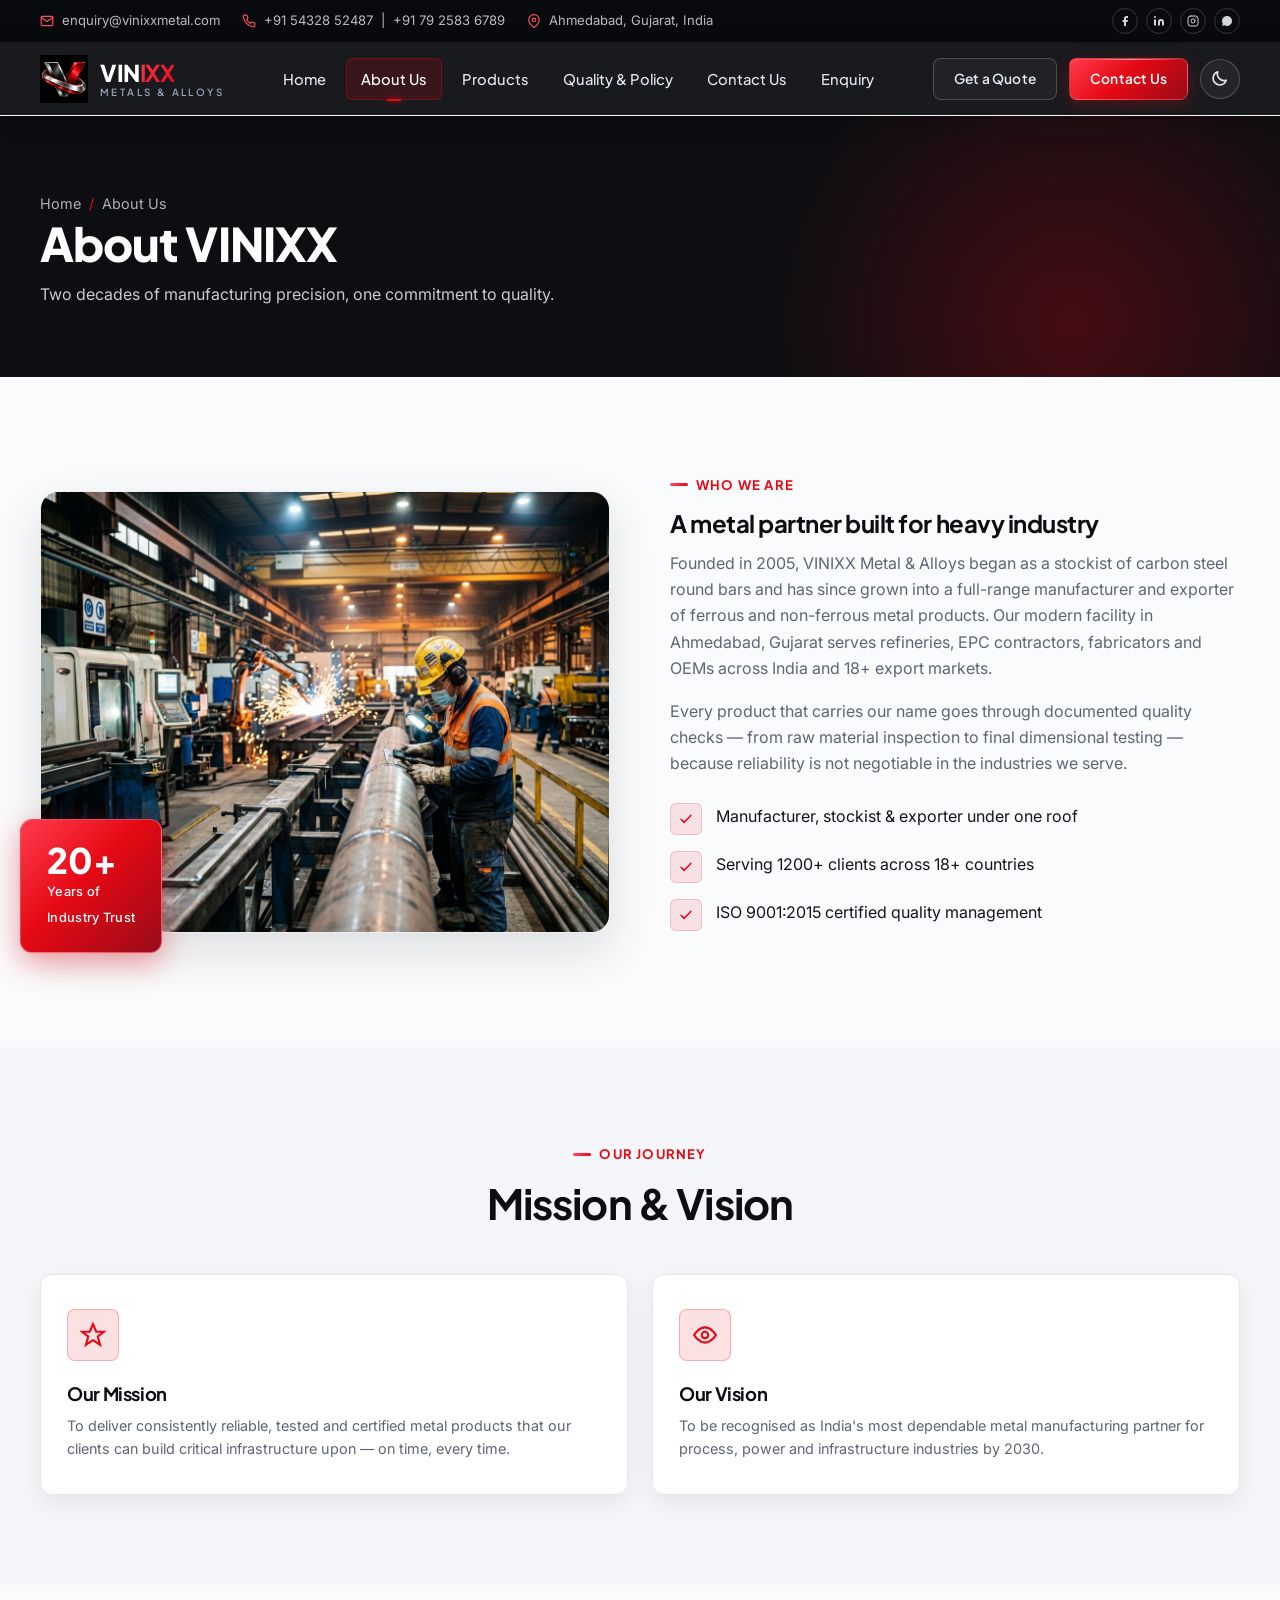
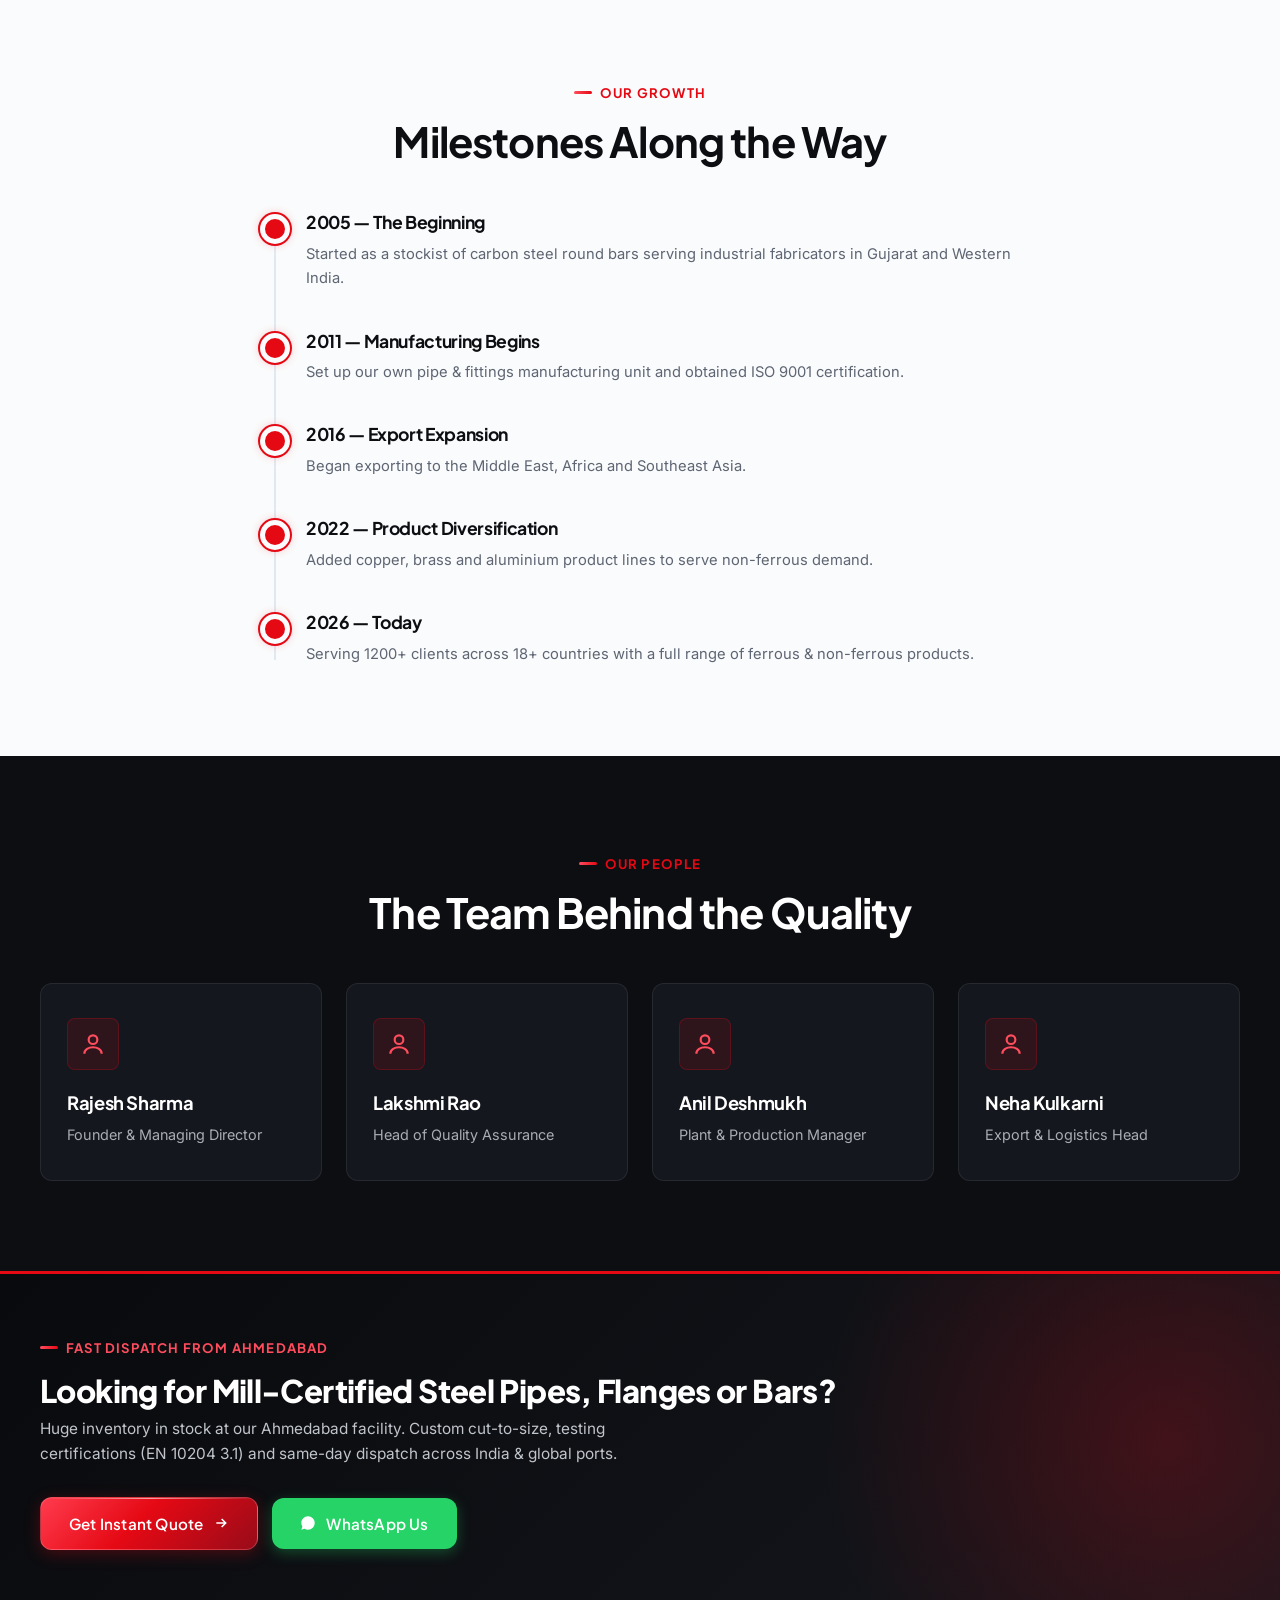
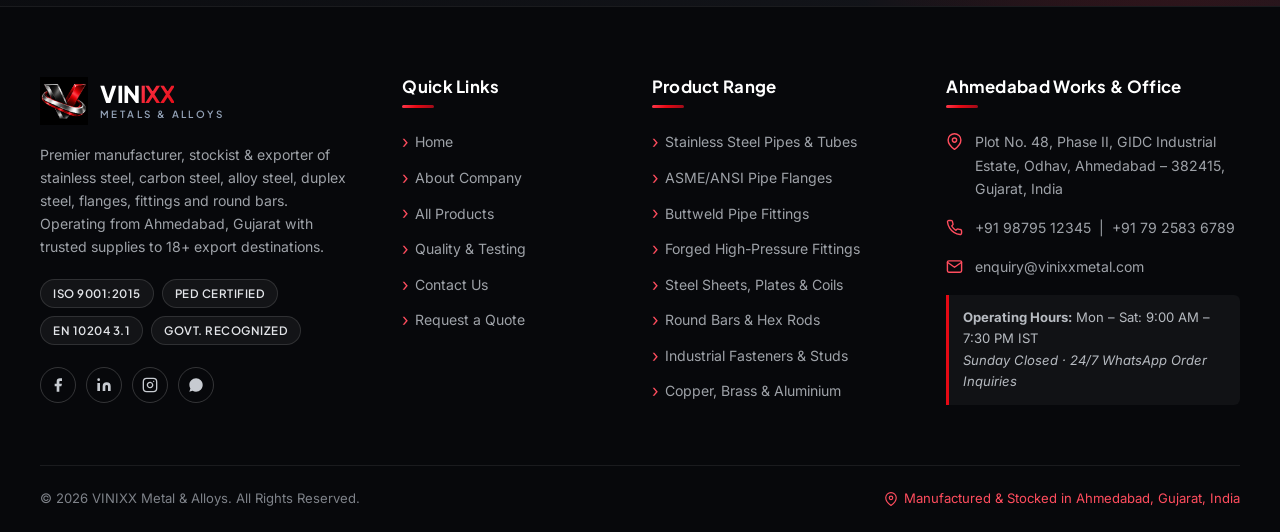
==== commit 4c8d7dec: "initial commit" ====
--- a/about.html
+++ b/about.html
@@ -49,7 +49,7 @@
             <path
               d="M22 16.92v3a2 2 0 0 1-2.18 2 19.79 19.79 0 0 1-8.63-3.07 19.5 19.5 0 0 1-6-6 19.79 19.79 0 0 1-3.07-8.67A2 2 0 0 1 4.11 2h3a2 2 0 0 1 2 1.72 12.84 12.84 0 0 0 .7 2.81 2 2 0 0 1-.45 2.11L8.09 9.91a16 16 0 0 0 6 6l1.27-1.27a2 2 0 0 1 2.11-.45 12.84 12.84 0 0 0 2.81.7A2 2 0 0 1 22 16.92z" />
           </svg>
-          <span>+91 98795 12345 &nbsp;|&nbsp; +91 79 2583 6789</span>
+          <span>+91 54328 52487 &nbsp;|&nbsp; +91 79 2583 6789</span>
         </a>
         <span>
           <svg viewBox="0 0 24 24" fill="none" stroke="currentColor" stroke-width="2" stroke-linecap="round"
